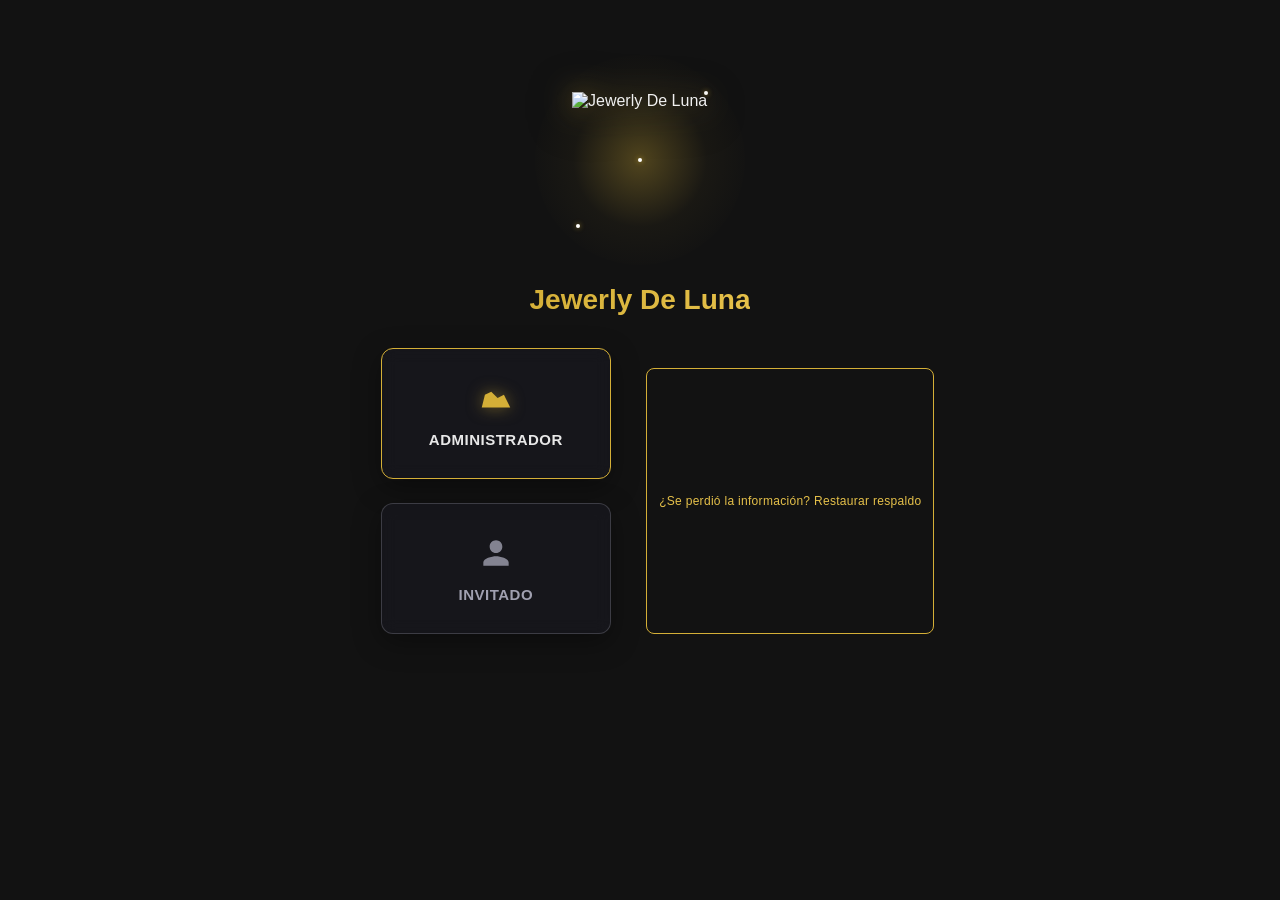
==== index.html @ 83b4154e "Clarify rejected folder selection and request folder before manual backup" ====
<!DOCTYPE html>
<html lang="es">
<head>
    <meta charset="UTF-8">
    <meta name="viewport" content="width=device-width, initial-scale=1.0">
    <title>Jewerly De Luna - Punto de Venta</title>
    <link rel="stylesheet" href="css/styles.css">
</head>
    <body>
    <div id="toast-container" class="toast-container"></div>

    <div id="login-screen" class="login-screen hidden">
        <!-- Header: logotipo circular con halo de destellos dorados -->
        <div class="login-header">
            <img src="assets/logo.png" alt="Jewerly De Luna" class="login-logo">
            <span class="logo-sparkle"></span>
            <span class="logo-sparkle logo-sparkle-2"></span>
            <span class="logo-sparkle logo-sparkle-3"></span>
        </div>

        <h1 class="login-title">Jewerly De Luna</h1>

        <!-- Módulo de Selección de Rol -->
        <div id="role-selection" class="role-selection">
            <div class="role-cards">
                <button type="button" class="role-card role-card-admin" data-role="admin">
                    <svg class="role-icon" viewBox="0 0 24 24" fill="currentColor" aria-hidden="true">
                        <path d="M3 18 L21 18 L17 10 L13 12 L9 8 L5 10 Z"></path>
                    </svg>
                    <span class="role-label">Administrador</span>
                </button>
                <button type="button" class="role-card role-card-guest" data-role="guest">
                    <svg class="role-icon" viewBox="0 0 24 24" fill="currentColor" aria-hidden="true">
                        <path d="M12 12c2.21 0 4-1.79 4-4s-1.79-4-4-4-4 1.79-4 4 1.79 4 4 4zm0 2c-2.67 0-8 1.34-8 4v2h16v-2c0-2.66-5.33-4-8-4z"></path>
                    </svg>
                    <span class="role-label">Invitado</span>
                </button>
            </div>
            <div class="login-restore">
                <button type="button" id="login-restore-btn" class="btn btn-outline btn-sm">¿Se perdió la información? Restaurar respaldo</button>
                <p id="login-local-recovery-hint" class="volume-help-text-small hidden"></p>
            </div>
        </div>

        <!-- Formularios (revelados tras seleccionar un rol) -->
        <div id="login-forms-wrapper" class="login-forms-wrapper hidden">
            <div class="login-card">
                <form id="admin-login-form" class="login-form" data-login-form="admin">
                    <div class="input-group">
                        <input type="text" name="username" placeholder=" " autocomplete="off" required>
                        <label>Usuario</label>
                    </div>
                    <div class="input-group">
                        <input type="password" name="password" placeholder=" " autocomplete="off" required>
                        <label>Contraseña</label>
                    </div>
                    <button type="submit" class="btn btn-primary login-btn">Ingresar</button>
                    <button type="button" id="forgot-password-btn" class="btn btn-link">¿Olvidó su contraseña?</button>
                    <div id="login-error" class="login-error"></div>
                </form>

                <form id="guest-login-form" class="login-form hidden" data-login-form="guest">
                    <div class="input-group">
                        <input type="password" name="guest-key" inputmode="numeric" placeholder=" " autocomplete="off">
                        <label>Clave de Cajero (opcional)</label>
                    </div>
                    <button type="submit" class="btn btn-primary login-btn">Ingresar con Clave</button>
                    <button type="button" id="guest-direct-btn" class="btn btn-outline login-btn">Ingresar como Invitado</button>
                    <div id="guest-login-error" class="login-error"></div>
                </form>

                <button type="button" id="back-to-roles" class="btn btn-link back-to-roles">← Volver a la selección de rol</button>
            </div>
        </div>

        <div id="recovery-modal" class="modal-overlay hidden">
            <div class="modal">
                <h3 class="modal-title">Recuperación de Contraseña</h3>
                <form id="recovery-form" class="recovery-form">
                    <div class="input-group">
                        <input type="email" name="email" placeholder=" " required>
                        <label>Correo Electrónico</label>
                    </div>
                    <div class="recovery-question hidden">
                        <div class="input-group">
                            <input type="text" name="security-answer" placeholder=" " required>
                            <label id="security-question-label">Pregunta de Seguridad</label>
                        </div>
                    </div>
                    <div class="modal-actions">
                        <button type="button" class="btn btn-outline" id="cancel-recovery">Cancelar</button>
                        <button type="submit" class="btn btn-primary" id="submit-recovery">Enviar</button>
                    </div>
                </form>
            </div>
        </div>
    </div>

    <!-- Modal: Acceso a Reportes (Invitado) -->
    <div id="reports-password-modal" class="modal-overlay hidden">
        <div class="modal">
            <h3 class="modal-title">Acceso a Reportes</h3>
            <p>Ingresa la contraseña de Administrador para ver los reportes de ventas del turno.</p>
            <div class="input-group">
                <input type="password" id="reports-admin-password" placeholder=" " required>
                <label for="reports-admin-password">Contraseña de Administrador</label>
            </div>
            <div id="reports-password-error" class="login-error"></div>
            <div class="modal-actions">
                <button type="button" id="cancel-reports-access" class="btn btn-outline">Cancelar</button>
                <button type="button" id="confirm-reports-access" class="btn btn-primary">Acceder</button>
            </div>
        </div>
    </div>

    <div id="cash-open-overlay" class="modal-overlay hidden">
        <div class="modal cash-modal">
            <h3 class="modal-title">Apertura de Caja</h3>
            <div class="cash-open-body">
                <p class="cash-open-message">
                    <span id="cash-open-user">Bienvenido, </span>
                    Ingresa el monto inicial en caja para comenzar tu turno.
                </p>
                <div class="input-group">
                    <input type="number" id="initial-amount" step="0.01" min="0" placeholder=" " required>
                    <label for="initial-amount">Monto Inicial ($)</label>
                </div>
                <div class="modal-actions">
                    <button type="button" id="cancel-cash-open" class="btn btn-outline">Cancelar</button>
                    <button type="button" id="confirm-cash-open" class="btn btn-primary">Ingresar</button>
                </div>
            </div>
        </div>
    </div>

    <!-- Modal: Confirmación de Cierre -->
    <div id="cash-close-confirmation" class="modal-overlay hidden">
        <div class="modal confirmation-modal">
            <h3 class="modal-title">¿Estás seguro?</h3>
            <p class="confirmation-message">
                ¿Estás seguro de que deseas cerrar la sesión de caja?
            </p>
            <div class="modal-actions">
                <button type="button" id="cancel-close-cash" class="btn btn-outline">Cancelar</button>
                <button type="button" id="confirm-close-cash" class="btn btn-primary">Cerrar Caja</button>
            </div>
        </div>
    </div>

    <!-- Modal: Resumen de Cierre de Caja -->
    <div id="cash-summary-overlay" class="modal-overlay hidden">
        <div class="modal summary-modal">
            <h3 class="modal-title">Resumen de Cierre de Caja</h3>
            <div class="summary-content">
                <div class="summary-grid" id="cash-summary-content">
                </div>
            </div>
            <p id="cut-backup-status" class="volume-help-text-small" role="status" aria-live="polite"></p>
<div class="summary-actions">
                <button type="button" id="print-cut-btn" class="btn btn-outline admin-only">Imprimir Cierre de Caja</button>
                <button type="button" id="send-email-btn" class="btn btn-outline">Guardar respaldo y enviar correo</button>
                <button type="button" id="download-local-btn" class="btn btn-outline">Descargar JSON del corte</button>
            </div>
            <div class="summary-footer">
                <div class="auto-save-notice">
                    <span class="auto-save-icon">✓</span>
                    Copia guardada automáticamente en historial local
                </div>
                <button type="button" id="close-summary-btn" class="btn btn-primary">Continuar</button>
            </div>
        </div>
    </div>

    <!-- Vista: Suscripción Vencida / Sistema Bloqueado -->
    <div id="license-overlay" class="license-overlay hidden">
        <div class="license-card">
            <img src="assets/logo.png" alt="Jewerly De Luna" class="license-logo">
            <h1 class="license-title">Suscripción Vencida</h1>
            <p class="license-message" id="license-message">
                Tu licencia de Jewerly De Luna ha expirado.
                Ingresa tu Token de Reactivación mensual para continuar trabajando.
            </p>

            <div id="tamper-warning" class="tamper-warning hidden">
                <p class="tamper-text">
                    ⚠️ Se detectó alteración de reloj.
                    El sistema está bloqueado por seguridad.
                </p>
            </div>

            <form id="token-form" class="token-form">
                <div class="input-group">
                    <input type="text" id="reactivation-token" placeholder=" " required>
                    <label for="reactivation-token">Token de Reactivación</label>
                </div>
                <button type="submit" class="btn btn-primary license-btn">Activar Licencia</button>
                <div id="token-error" class="login-error"></div>
                <div id="token-success" class="success-message"></div>
            </form>

            <div class="license-actions">
                <button id="export-backup-btn" class="btn btn-outline">Exportar Respaldo Local (JSON)</button>
                <button id="import-backup-btn" class="btn btn-outline">Importar Respalado</button>
                <input type="file" id="import-file" accept=".json" style="display: none;">
            </div>

            <div class="license-footer">
                <p class="license-help">
                    Necesitas el token para este mes.
                    Contacta a Jewerly De Luna Soporte.
                </p>
            </div>
        </div>
    </div>

    <div id="pos-app" class="pos-app hidden">
        <header class="pos-header">
        <div class="header-left">
                <img src="assets/moon-logo.svg" alt="Jewerly De Luna" class="header-logo">
                <h1 class="pos-title">Jewerly De Luna</h1>
                <button id="menu-toggle" class="btn btn-icon menu-btn">
                    <span class="hamburger"></span>
                </button>
             </div>
             <div class="header-right">
                <span class="user-badge" id="current-user">Cajero: <span id="user-name"></span></span>
                <button id="cash-drawer-btn" class="btn btn-outline admin-only">Corte de Caja</button>
                <button id="cash-close-btn" class="btn btn-outline guest-only">Cierre de Caja</button>
                <button id="backup-btn" class="btn btn-outline admin-only">Respaldo</button>
                <button id="returns-btn" class="btn btn-outline guest-allowed">Devoluciones</button>
                <button id="cancel-sale-btn" class="btn btn-outline admin-only">Anular Venta</button>
                <button id="guarantee-btn" class="btn btn-outline guest-allowed">Cambio por Garantía</button>
                <button id="withdrawal-btn" class="btn btn-outline guest-allowed">Retiro para Depósito / Retiro de Efectivo</button>
                <button id="logout-btn" class="btn btn-outline">Salir</button>
            </div>
        </header>

        <div class="pos-main">
            <aside id="sidebar" class="sidebar">
                <nav class="nav-menu">
                    <a href="#" class="nav-item active" data-section="sales"> Ventas</a>
                    <a href="#" class="nav-item admin-only" data-section="inventory">Inventario</a>
                    <a href="#" class="nav-item" data-section="vip">Clientes VIP</a>
                    <a href="#" class="nav-item guest-allowed" data-section="reports">Reportes</a>
                    <a href="#" class="nav-item admin-only" data-section="settings">Configuración</a>
                </nav>
            </aside>

            <main class="pos-content">
                <section id="sales-section" class="section active">
                    <div class="sales-toolbar">
                        <div class="search-bar">
                             <input type="text" id="barcode-input" placeholder="Escanea o busca producto..." class="search-input">
                        </div>

                        <!-- Buscador / Picker de Cliente VIP en Caja -->
                        <div class="vip-sales-picker">
                            <div class="vip-picker-row">
                                <input type="text" id="vip-search-input" placeholder="Cliente VIP..." class="search-input vip-search-input" autocomplete="off">
                                <button id="add-vip-quick-btn" class="btn btn-outline btn-sm guest-allowed" title="Registrar nuevo cliente VIP rápidamente">
                                    + Nuevo VIP
                                </button>
                            </div>
                            <div id="vip-search-dropdown" class="vip-dropdown hidden"></div>
                            <div id="vip-selected-badge" class="vip-selected-badge hidden">
                                 <span class="vip-badge-name" id="vip-badge-name"></span>
                                 <span class="vip-badge-phone" id="vip-badge-phone"></span>
                                 <span class="vip-badge-pieces" id="vip-badge-pieces"></span>
                                 <button type="button" id="vip-unlink-sales-btn" class="btn btn-outline btn-sm" title="Desvincular cliente VIP">Desvincular</button>
                                 <button type="button" id="vip-clear-sales-btn" class="btn btn-icon btn-sm" title="Quitar cliente VIP">×</button>
                             </div>
                            <div id="vip-reward-alert" class="reward-alert-highlight hidden">
                                <div class="reward-alert-content">
                                    <span class="reward-alert-icon">🎁</span>
                                    <div class="reward-alert-text">
                                        <strong>¡Cliente elegible para Joya Gratis!</strong>
                                        <span id="reward-alert-customer"></span>
                                    </div>
                                    <div class="reward-alert-actions">
                                        <button type="button" id="reward-redeem-btn" class="btn btn-success btn-sm">Canjear</button>
                                        <button type="button" id="reward-dismiss-btn" class="btn btn-sm btn-outline">Cerrar</button>
                                    </div>
                                </div>
                            </div>
                        </div>

                        <div class="toolbar-actions">
                            <button id="add-product-btn" class="btn btn-outline">Agregar</button>
                            <!-- Botones de pausa y recuperación de ventas -->
                            <button id="pause-sale-btn" class="btn btn-outline">Pausar Venta</button>
                            <button id="held-sales-btn" class="btn btn-outline">Ventas en Espera ( <span id="held-count">0</span> )</button>
                            <button id="reprint-last-btn" class="btn btn-outline">Reimprimir Último Ticket</button>
                            <button id="clear-cart-btn" class="btn btn-outline">Limpiar</button>
                            <button id="checkout-btn" class="btn btn-primary">Finalizar Venta</button>
                        </div>
                    </div>

                    <div class="sales-table-container">
                        <table class="sales-table">
                            <thead>
                                <tr>
                                    <th>Código de Barras</th>
                                    <th>Descripción del Producto</th>
                                    <th>Precio Venta</th>
                                    <th>Cant.</th>
                                    <th>Importe</th>
                                    <th>Existencia</th>
                                    <th>Acciones</th>
                                </tr>
                            </thead>
                            <tbody id="sales-table-body">
                            </tbody>
                        </table>
                    </div>

                    <div class="sales-footer">
                    <div class="totals">
                        <div class="total-row">
                            <span class="total-label">Subtotal:</span>
                            <span class="total-value" id="subtotal-amount">$0.00</span>
                        </div>
                        <div class="total-row total-grand">
                            <span class="total-label">Total:</span>
                            <span class="total-value" id="total-amount">$0.00</span>
                        </div>
                    </div>
                    </div>
                </section>

                <!-- Modal: Ventas en Espera -->
                <div id="held-sales-overlay" class="modal-overlay hidden">
                    <div class="modal" style="max-width: 640px;">
                        <h3 class="modal-title">Ventas en Espera</h3>
                        <div class="held-sales-list" id="held-sales-list">
                            <!-- Ventas pausadas renderizadas por app.renderHeldSales() -->
                        </div>
                        <div class="modal-actions">
                            <button type="button" id="close-held-sales-btn" class="btn btn-outline">Cerrar</button>
                        </div>
                    </div>
                </div>

                <!-- Modal: Procesamiento de Pago -->
                <div id="payment-modal-overlay" class="payment-overlay hidden">
                    <div class="payment-modal payment-modal-wide">
                        <div class="payment-modal-header">
                            <h3 class="payment-title">Seleccionar Método de Pago</h3>
                            <div class="payment-total-bar">
                                <span>Total a Pagar:</span>
                                <span id="payment-total" class="payment-total-display">$0.00</span>
                            </div>
                        </div>

                         <!-- Búsqueda de Cliente VIP -->
                         <div class="vip-payment-search" style="position: relative;">
                             <div class="input-group">
                                 <input type="text" id="vip-phone-input" placeholder=" " autocomplete="off">
                                 <label for="vip-phone-input">Buscar Cliente VIP (teléfono o nombre)</label>
                             </div>
                             <div id="vip-payment-dropdown" class="vip-dropdown hidden"></div>
                             <div id="vip-info" class="vip-info-badge hidden"></div>
                         </div>

                         <!-- Selector de método de pago -->
                         <div class="payment-method-selector">
                            <button type="button" class="payment-method-btn active" data-method="cash">
                                <span class="method-icon">💵</span> Efectivo
                            </button>
                            <button type="button" class="payment-method-btn" data-method="card">
                                <span class="method-icon">💳</span> Tarjeta
                            </button>
                            <button type="button" class="payment-method-btn" data-method="mixed">
                                <span class="method-icon">🔄</span> Pago Mixto
                            </button>
                            <button type="button" class="payment-method-btn" data-method="transfer">
                                <span class="method-icon">🏦</span> Transferencia
                            </button>
                        </div>

                        <!-- Sección: Efectivo + Calculadora de cambio -->
                        <div class="payment-section cash-calculator-section hidden" id="cash-calculator-section">
                            <div class="calculator-display">
                                <div class="calc-row">
                                    <span>Recibido:</span>
                                    <span id="received-amount-display" class="calc-value received">$0.00</span>
                                </div>
                                <div class="calc-row">
                                    <span>Cambio:</span>
                                    <span id="change-amount-display" class="calc-value change">$0.00</span>
                                </div>
                            </div>

                            <!-- Botones de denominaciones (MXN) -->
                            <div class="denomination-grid" id="denomination-grid">
                                <!-- Botones generados dinámicamente por app.bindPaymentEvents -->
                            </div>

                            <div class="calculator-actions">
                                <button class="btn btn-outline btn-exact-cash" id="exact-cash-btn">Efectivo Exacto</button>
                                <button class="btn btn-outline" id="clear-received-btn">Limpiar</button>
                                <button class="btn btn-primary" id="confirm-cash-btn" disabled>Confirmar Pago en Efectivo</button>
                            </div>
                        </div>

                         <!-- Sección: Pago Mixto -->
                         <div class="payment-section mixed-payment-section hidden" id="mixed-payment-section">
                             <div class="input-group">
                                 <input type="number" id="mixed-cash-input" step="0.01" min="0" placeholder=" ">
                                 <label for="mixed-cash-input">Monto en Efectivo ($)</label>
                             </div>
                             <div class="input-group">
                                 <input type="number" id="mixed-card-input" step="0.01" min="0" placeholder=" ">
                                 <label for="mixed-card-input">Monto en Tarjeta ($)</label>
                             </div>

                             <!-- Botones de denominaciones rápidas (MXN) -->
                             <div class="mixed-denominations">
                                 <div class="denomination-label">Billetes</div>
                                 <div class="denomination-grid mixed-denomination-grid" id="mixed-denom-bills">
                                     <!-- Botones generados dinámicamente por app.bindPaymentEvents -->
                                 </div>
                                 <div class="denomination-label">Monedas</div>
                                 <div class="denomination-grid mixed-denomination-grid" id="mixed-denom-coins">
                                     <!-- Botones generados dinámicamente por app.bindPaymentEvents -->
                                 </div>
                             </div>

                             <div class="payment-total-bar">
                                <span>Total Ingresado:</span>
                                <span id="mixed-total-display" class="payment-total-display">$0.00</span>
                            </div>
                            <div class="calculator-actions">
                                <button class="btn btn-primary" id="confirm-mixed-btn" disabled>Confirmar Pago Mixto</button>
                            </div>
                        </div>

                         <!-- Sección: Tarjeta (confirmación simple) -->
                         <div class="payment-section card-payment-section hidden" id="card-payment-section">
                             <div class="payment-info">
                                 <p>¿Confirmar pago con tarjeta por <strong id="card-total-display">$0.00</strong>?</p>
                                 <p class="payment-hint">Asegúrate de que la tarjeta se haya cargado correctamente.</p>
                             </div>
                             <div class="calculator-actions">
                                 <button class="btn btn-primary" id="confirm-card-btn">Confirmar Pago con Tarjeta</button>
                             </div>
                         </div>

                         <!-- Sección: Transferencia bancaria -->
                         <div class="payment-section transfer-payment-section hidden" id="transfer-payment-section">
                             <div class="payment-info">
                                 <p>¿Confirmar pago por transferencia por <strong id="transfer-total-display">$0.00</strong>?</p>
                                 <p class="payment-hint">Pide al cliente que realice la transferencia y proporcióname los datos bancarios.</p>
                             </div>

                              <div class="transfer-bank-details">
                                  <div class="input-group">
                                      <input type="text" id="transfer-bank-input" placeholder=" " autocomplete="off">
                                      <label for="transfer-bank-input">Banco</label>
                                  </div>
                                  <div class="transfer-clabe-row">
                                      <div class="input-group" style="flex: 1; margin-bottom: 0;">
                                          <input type="text" id="transfer-clabe-input" placeholder=" " autocomplete="off">
                                          <label for="transfer-clabe-input">Número de Tarjeta / CLABE</label>
                                      </div>
                                      <button type="button" class="btn btn-outline btn-sm copy-clabe-btn" id="copy-clabe-btn" title="Copiar cuenta al portapapeles">Copiar Cuenta</button>
                                  </div>
                                  <div class="input-group">
                                      <input type="text" id="transfer-holder-input" placeholder=" " autocomplete="off">
                                      <label for="transfer-holder-input">Titular</label>
                                  </div>
                                  <div class="input-group">
                                      <input type="text" id="transfer-reference-input" placeholder=" " autocomplete="off">
                                      <label for="transfer-reference-input">Número de Comprobante / Referencia (Opcional)</label>
                                  </div>
                              </div>

                              <div class="calculator-actions">
                                  <button type="button" class="btn btn-outline" id="save-bank-data-btn">Guardar Datos Bancarios</button>
                                  <button class="btn btn-primary" id="confirm-transfer-btn">Confirmar Pago con Transferencia</button>
                              </div>
                         </div>

                        <div class="payment-actions">
                            <button class="btn btn-outline" id="cancel-payment-btn">Cancelar</button>
                        </div>
                    </div>
                </div>

                <!-- Modal: Pausar Venta -->
                <div id="pause-sale-overlay" class="modal-overlay hidden">
                    <div class="modal" style="max-width: 420px;">
                        <h3 class="modal-title">Pausar Venta</h3>
                        <p class="confirmation-message">
                            ¿Deseas pausar la venta actual y atender a otro cliente?
                        </p>
                        <div class="input-group">
                            <input type="text" id="pause-note-input" placeholder=" " autocomplete="off">
                            <label for="pause-note-input">Nota (opcional)</label>
                        </div>
                        <div class="modal-actions">
                            <button type="button" id="cancel-pause-btn" class="btn btn-outline">Cancelar</button>
                            <button type="button" id="confirm-pause-btn" class="btn btn-primary">Pausar Venta</button>
                        </div>
                    </div>
                </div>

    <!-- Modal: Devoluciones de Piezas -->
                <div id="returns-overlay" class="modal-overlay hidden">
                    <div class="modal" style="max-width: 720px;">
                        <h3 class="modal-title">Devolución de Piezas</h3>
                        <div class="returns-step" id="returns-step-search">
                            <p class="returns-help-text">Busca una venta por folio o fecha para devolver piezas.</p>
                            <div class="input-group">
                                <input type="text" id="return-sale-search" placeholder=" " autocomplete="off">
                                <label for="return-sale-search">Folio de Venta</label>
                            </div>
                            <div class="returns-sale-list" id="returns-sale-list">
                                <p class="empty-text">Ingresa el folio de la venta para buscar</p>
                            </div>
                        </div>
                        <div class="returns-step hidden" id="returns-step-items">
                            <div class="returns-sale-header">
                                <div class="returns-sale-id">Folio: <span id="returns-selected-sale-id"></span></div>
                                <div class="returns-sale-meta" id="returns-selected-sale-meta"></div>
                                <button type="button" id="returns-back-btn" class="btn btn-outline btn-sm">← Cambiar Venta</button>
                            </div>
                            <div class="returns-items" id="returns-items-list">
                            </div>
                            <div class="returns-refund-summary">
                                <div class="returns-refund-row">
                                    <span class="returns-refund-label">Total a Devolver:</span>
                                    <span class="returns-refund-value" id="returns-refund-amount">$0.00</span>
                                </div>
                            </div>
                            <div class="input-group">
                                <label>Método de Reembolso</label>
                                <div class="payment-method-selector" style="margin-top: 4px;">
                                    <button type="button" class="payment-method-btn active" data-refund-method="cash">
                                        <span class="method-icon">💵</span> Efectivo
                                    </button>
                                    <button type="button" class="payment-method-btn" data-refund-method="card">
                                        <span class="method-icon">💳</span> Tarjeta
                                    </button>
                                </div>
                            </div>
                            <div class="input-group">
                                <input type="text" id="return-note-input" placeholder=" " autocomplete="off">
                                <label for="return-note-input">Nota (opcional)</label>
                            </div>
                        </div>
                        <div class="modal-actions">
                            <button type="button" id="cancel-returns-btn" class="btn btn-outline">Cancelar</button>
                            <button type="button" id="confirm-return-btn" class="btn btn-primary" disabled>Confirmar Devolución</button>
                        </div>
                    </div>
                </div>

                <!-- Modal: Anulación de Venta -->
                <div id="cancel-sale-overlay" class="modal-overlay hidden">
                    <div class="modal" style="max-width: 640px;">
                        <h3 class="modal-title">Anular Venta</h3>
                        <div class="cancel-step" id="cancel-step-search">
                            <p class="returns-help-text">Busca una venta por folio para anular.</p>
                            <div class="input-group">
                                <input type="text" id="cancel-sale-search" placeholder=" " autocomplete="off">
                                <label for="cancel-sale-search">Folio de Venta</label>
                            </div>
                            <div class="cancel-sale-list" id="cancel-sale-list">
                                <p class="empty-text">Ingresa el folio de la venta para buscar</p>
                            </div>
                        </div>
                        <div class="cancel-step hidden" id="cancel-step-confirm">
                            <div class="cancel-sale-header">
                                <div class="cancel-sale-id">Folio: <span id="cancel-selected-sale-id"></span></div>
                                <div class="cancel-sale-meta" id="cancel-selected-sale-meta"></div>
                                <button type="button" id="cancel-back-btn" class="btn btn-outline btn-sm">← Cambiar Venta</button>
                            </div>
                            <div class="returns-help-text" style="margin-bottom: 12px;">
                                Estado: <span class="cancel-sale-status">Activa</span>
                            </div>
                            <div class="input-group">
                                <input type="text" id="cancel-reason-input" placeholder=" " autocomplete="off">
                                <label for="cancel-reason-input">Motivo de Anulación</label>
                            </div>
                        </div>
                        <div class="modal-actions">
                            <button type="button" id="cancel-modal-close-btn" class="btn btn-outline">Cancelar</button>
                            <button type="button" id="confirm-cancel-btn" class="btn btn-primary" disabled>Anular Venta</button>
                        </div>
                    </div>
                </div>

                <!-- Modal: Cambio por Garantía / Defecto -->
                <div id="guarantee-overlay" class="modal-overlay hidden">
                    <div class="modal" style="max-width: 720px;">
                        <h3 class="modal-title">Cambio por Garantía / Defecto</h3>
                        <div class="guarantee-step" id="guarantee-step-search">
                            <p class="returns-help-text">Busca una venta por folio para registrar un cambio por garantía.</p>
                            <div class="returns-help-text" style="color: var(--success); margin-bottom: 12px;">
                                Sin movimiento de efectivo ($0.00) - Solo ajuste físico de inventario
                            </div>
                            <div class="input-group">
                                <input type="text" id="guarantee-sale-search" placeholder=" " autocomplete="off">
                                <label for="guarantee-sale-search">Folio de Venta</label>
                            </div>
                            <div class="guarantee-sale-list" id="guarantee-sale-list">
                                <p class="empty-text">Ingresa el folio de la venta para buscar</p>
                            </div>
                        </div>
                        <div class="guarantee-step hidden" id="guarantee-step-items">
                            <div class="guarantee-sale-header">
                                <div class="guarantee-sale-id">Folio: <span id="guarantee-selected-sale-id"></span></div>
                                <div class="guarantee-sale-meta" id="guarantee-selected-sale-meta"></div>
                                <button type="button" id="guarantee-back-btn" class="btn btn-outline btn-sm">← Cambiar Venta</button>
                            </div>

                            <div class="guarantee-defective-section">
                                <h4 class="guarantee-section-title">Piezas Defectuosas (Reingreso)</h4>
                                <p class="returns-help-text">Selecciona las piezas dañadas, rotas o defectuosas de esta venta:</p>
                                <div class="guarantee-defective-items" id="guarantee-defective-items">
                                </div>
                            </div>

                            <div class="guarantee-replacement-section">
                                <h4 class="guarantee-section-title">Piezas de Reemplazo (Salida)</h4>
                                <p class="returns-help-text">Busca y selecciona las piezas de sustitución desde el inventario:</p>
                                <div class="input-group">
                                    <input type="text" id="guarantee-inventory-search" placeholder=" " autocomplete="off">
                                    <label for="guarantee-inventory-search">Buscar Pieza de Reemplazo</label>
                                </div>
                                <div class="guarantee-inventory-results" id="guarantee-inventory-results">
                                    <p class="empty-text">Busca piezas en el inventario</p>
                                </div>
                                <div id="guarantee-replacement-summary">
                                    <p class="empty-text">No has seleccionado piezas de reemplazo</p>
                                </div>
                            </div>
                        </div>
                        <div class="guarantee-step hidden" id="guarantee-step-confirm">
                            <div class="guarantee-confirm-summary">
                                <h4>Confirmar Cambio por Garantía</h4>
                                <div class="guarantee-confirm-sale">
                                    <div class="detail-row"><span class="detail-label">Venta Original:</span><span class="detail-value" id="guarantee-confirm-sale-id"></span></div>
                                </div>
                                <div class="guarantee-confirm-defective">
                                    <h5 class="guarantee-subtitle">Piezas por Garantía (Merma / Pieza Rota)</h5>
                                    <div id="guarantee-confirm-defective-list"></div>
                                </div>
                                <div class="guarantee-confirm-replacement">
                                    <h5 class="guarantee-subtitle">Piezas de Reemplazo (Salida)</h5>
                                    <div id="guarantee-confirm-replacement-list"></div>
                                </div>
                                <div class="guarantee-zero-impact">
                                    <span class="zero-impact-label">Impacto en Caja:</span>
                                    <span class="zero-impact-value">$0.00</span>
                                    <span class="zero-impact-note">(Sin movimiento de efectivo)</span>
                                </div>
                            </div>
                            <div class="input-group">
                                <input type="text" id="guarantee-note-input" placeholder=" " autocomplete="off">
                                <label for="guarantee-note-input">Nota (opcional)</label>
                            </div>
                        </div>
                        <div class="modal-actions">
                            <button type="button" id="guarantee-cancel-btn" class="btn btn-outline">Cancelar</button>
                            <button type="button" id="guarantee-prev-btn" class="btn btn-outline hidden">← Atrás</button>
                            <button type="button" id="guarantee-next-btn" class="btn btn-outline hidden">Continuar</button>
                            <button type="button" id="guarantee-confirm-btn" class="btn btn-primary hidden">Confirmar Cambio</button>
                        </div>
                    </div>
                </div>

                <!-- Modal: Retiro para Depósito -->
                <div id="withdrawal-overlay" class="modal-overlay hidden">
                    <div class="modal" style="max-width: 480px;">
                        <h3 class="modal-title">Retiro para Depósito</h3>
                        <p class="returns-help-text">
                            Retira efectivo de la caja para depositar en el banco u otra fuente.
                            El monto se restará del reporte de caja del día.
                        </p>
                        <div class="input-group">
                            <input type="number" id="withdrawal-amount-input" step="0.01" min="0.01" placeholder=" " autocomplete="off">
                            <label for="withdrawal-amount-input">Monto a Retirar ($)</label>
                        </div>
                        <div class="input-group">
                            <textarea id="withdrawal-note-input" placeholder=" " rows="3" maxlength="500" autocomplete="off"></textarea>
                            <label for="withdrawal-note-input">Nota Explicativa</label>
                        </div>
                        <div class="modal-actions">
                            <button type="button" id="withdrawal-cancel-btn" class="btn btn-outline">Cancelar</button>
                            <button type="button" id="withdrawal-confirm-btn" class="btn btn-primary" disabled>Confirmar Retiro</button>
                        </div>
                    </div>
                </div>

                <section id="inventory-section" class="section">
                    <div class="inventory-toolbar">
                        <input type="text" id="inventory-search" placeholder="Buscar en inventario..." class="search-input">
                        <button id="add-inventory-btn" class="btn btn-primary admin-only">Nuevo Producto</button>
                    </div>
                    <div class="inventory-grid" id="inventory-grid">
                    </div>
                </section>

                <section id="vip-section" class="section">
            <div class="vip-section-header">
                <h2 class="section-title vip-section-title">Clientes VIP</h2>
                <span class="vip-section-count" id="vip-section-count">0 cliente(s)</span>
            </div>
            <div class="vip-toolbar">
                <input type="text" id="vip-search" placeholder="Buscar por nombre o teléfono..." class="search-input">
                <button id="add-vip-btn" class="btn btn-primary guest-allowed">Nuevo Cliente VIP</button>
            </div>
            <div class="data-table-container vip-table-container">
                <table class="data-table vip-table" id="vip-table">
                    <thead>
                        <tr>
                            <th>Nombre</th>
                            <th>Teléfono</th>
                            <th>Piezas Acumuladas</th>
                            <th>Historial de Recompensas</th>
                            <th>Estado Actual</th>
                            <th class="action-header admin-only">Acciones</th>
                        </tr>
                    </thead>
                    <tbody id="vip-table-body">
                    </tbody>
                </table>
            </div>
        </section>

                 <section id="reports-section" class="section">
                     <h2 class="section-title">Reportes</h2>

                     <!-- Selector de vistas temporales -->
                     <div class="reports-tabs">
                         <button type="button" class="reports-tab-btn active" data-report-tab="dia">Día</button>
                         <button type="button" class="reports-tab-btn" data-report-tab="semana">Semana</button>
                         <button type="button" class="reports-tab-btn" data-report-tab="mes">Mes</button>
                         <button type="button" class="reports-tab-btn" data-report-tab="anio">Año</button>
                     </div>

                     <!-- ========== Pestaña DÍA (sin cambios) ========== -->
                     <div class="report-tab-content" data-report-tab="dia">
                         <!-- Reportes por Día -->
                         <div class="day-report-module" id="day-report-module">
                         <div class="day-report-toolbar">
                                 <div class="day-report-date-picker">
                                     <label for="report-date-select">Fecha:</label>
                                     <input type="date" id="report-date-select">
                                     <button id="report-today-btn" class="btn btn-outline btn-sm">Hoy</button>
                                     <button id="refresh-dashboard-btn" class="btn btn-outline btn-sm">Refrescar</button>
                                 </div>
                                 <div class="day-report-actions admin-only">
                                     <button id="print-daily-report-btn" class="btn btn-outline btn-sm">Imprimir Consolidado</button>
                                     <button id="export-daily-report-btn" class="btn btn-outline btn-sm">Exportar Consolidado</button>
                                 </div>
                             </div>

                                 <div class="daily-consolidated-container" id="daily-consolidated-container">
                                 </div>
                             </div>

                              <div class="reports-container" style="margin-top: 24px;">
                                  <div class="report-card admin-only">
                                      <h3>Total Ventas</h3>
                                      <p class="report-value" id="daily-sales">$0.00</p>
                                  </div>
                                  <div class="report-card admin-only">
                                      <h3>Transacciones</h3>
                                      <p class="report-value" id="daily-transactions">0</p>
                                  </div>
                                  <div class="report-card admin-only">
                                      <h3>Piezas Vendidas</h3>
                                      <p class="report-value" id="daily-pieces">0</p>
                                  </div>
                                  <div class="report-card admin-only">
                                      <h3>Ganancia Neta</h3>
                                      <p class="report-value" id="daily-profit">$0.00</p>
                                  </div>
                                  <div class="report-card admin-only">
                                      <h3>Margen Promedio</h3>
                                      <p class="report-value" id="avg-margin">0%</p>
                                  </div>
                                  <div class="report-card admin-only">
                                      <h3>Retiros Efectivo</h3>
                                      <p class="report-value" id="daily-withdrawals-count">0</p>
                                  </div>
                                  <div class="report-card admin-only">
                                      <h3>Devoluciones</h3>
                                      <p class="report-value" id="daily-returns-count">0</p>
                                  </div>
                                  <div class="report-card admin-only">
                                      <h3>Cambios Garantía</h3>
                                      <p class="report-value" id="daily-guarantees-count">0</p>
                                  </div>
                              </div>
                              <div class="admin-only" style="margin-top: 24px;">
                                   <div class="chart-header">
                                       <h3 class="section-title">Gráfica 1: Ventas ($)</h3>
                                       <button type="button" id="refresh-daily-chart" class="btn-icon btn-sm" title="Refrescar">
                                           <span aria-hidden="true">&#x21bb;</span>
                                       </button>
                                   </div>
                                   <div class="chart-container" id="daily-financial-chart-container">
                                       <canvas id="daily-financial-chart" width="600" height="300"></canvas>
                                   </div>
                               </div>
                               <div class="admin-only" style="margin-top: 24px;">
                                   <div class="chart-header">
                                       <h3 class="section-title">Gráfica 2: Piezas Vendidas</h3>
                                   </div>
                                    <div class="chart-container" id="daily-volume-chart-container">
                                        <canvas id="daily-volume-chart" width="600" height="300"></canvas>
                                    </div>
                                </div>
                                <div class="admin-only" style="margin-top: 24px;">
                                    <div class="chart-header">
                                        <h3 class="section-title">Gráfica 3: Ventas por Hora ($)</h3>
                                    </div>
                                    <div class="chart-container" id="daily-sales-chart-container">
                                        <canvas id="daily-sales-chart" width="600" height="300"></canvas>
                                    </div>
                                </div>
                      </div>

                      <!-- ========== Pestaña SEMANA ========== -->
                      <div class="report-tab-content hidden" data-report-tab="semana">
                          <div class="reports-container">
                              <div class="report-card admin-only">
                                  <h3>Total Ventas</h3>
                                  <p class="report-value" id="weekly-sales">$0.00</p>
                              </div>
                              <div class="report-card admin-only">
                                  <h3>Transacciones</h3>
                                  <p class="report-value" id="weekly-transactions">0</p>
                              </div>
                              <div class="report-card admin-only">
                                  <h3>Piezas Vendidas</h3>
                                  <p class="report-value" id="weekly-pieces">0</p>
                              </div>
                              <div class="report-card admin-only">
                                  <h3>Ganancia Neta</h3>
                                  <p class="report-value" id="weekly-profit">$0.00</p>
                              </div>
                              <div class="report-card admin-only">
                                  <h3>Margen Promedio</h3>
                                  <p class="report-value" id="weekly-margin">0%</p>
                              </div>
                          </div>
                          <div class="admin-only" style="margin-top: 24px;">
                              <div class="chart-header">
                                  <h3 class="section-title">Gráfica 1: Ventas ($)</h3>
                                  <button type="button" id="refresh-weekly-chart" class="btn-icon btn-sm" title="Refrescar">
                                      <span aria-hidden="true">&#x21bb;</span>
                                  </button>
                              </div>
                              <div class="chart-container" id="weekly-financial-chart-container">
                                   <canvas id="weekly-financial-chart" width="600" height="300"></canvas>
                               </div>
                          </div>
                          <div class="admin-only" style="margin-top: 24px;">
                              <div class="chart-header">
                                  <h3 class="section-title">Gráfica 2: Piezas Vendidas</h3>
                              </div>
                              <div class="chart-container" id="weekly-volume-chart-container">
                                   <canvas id="weekly-volume-chart" width="600" height="300"></canvas>
                               </div>
                          </div>
                      </div>

                      <!-- ========== Pestaña MES ========== -->
                      <div class="report-tab-content hidden" data-report-tab="mes">
                          <div class="admin-only backup-actions" style="margin-bottom:16px">
                              <label for="report-month-select">Mes y año:</label>
                              <input type="month" id="report-month-select" aria-describedby="report-month-status">
                              <button type="button" id="report-month-load" class="btn btn-outline">Consultar mes</button>
                          </div>
                          <p id="report-month-status" class="volume-help-text-small" role="status" aria-live="polite"></p>
                          <p id="report-month-products" class="volume-help-text-small"></p>
                          <div id="monthly-top-products-container" class="chart-container admin-only" aria-label="Productos más vendidos del mes"><canvas id="monthly-top-products-chart"></canvas></div>
                          <div class="reports-container">
                              <div class="report-card admin-only">
                                  <h3>Total Ventas</h3>
                                  <p class="report-value" id="monthly-sales">$0.00</p>
                              </div>
                              <div class="report-card admin-only">
                                  <h3>Transacciones</h3>
                                  <p class="report-value" id="monthly-transactions">0</p>
                              </div>
                              <div class="report-card admin-only">
                                  <h3>Piezas Vendidas</h3>
                                  <p class="report-value" id="monthly-pieces">0</p>
                              </div>
                              <div class="report-card admin-only">
                                  <h3>Ganancia Neta</h3>
                                  <p class="report-value" id="monthly-profit">$0.00</p>
                              </div>
                              <div class="report-card admin-only">
                                  <h3>Margen Promedio</h3>
                                  <p class="report-value" id="monthly-margin">0%</p>
                              </div>
                              <div class="report-card admin-only highlight-card">
                                  <h3>Mejor Mes</h3>
                                  <p class="report-value" id="monthly-best-month">—</p>
                                  <span class="report-subvalue" id="monthly-best-month-value">$0.00</span>
                              </div>
                          </div>
                          <div class="admin-only" style="margin-top: 24px;">
                              <div class="chart-header">
                                  <h3 class="section-title">Gráfica 1: Ventas ($)</h3>
                                  <button type="button" id="refresh-monthly-chart" class="btn-icon btn-sm" title="Refrescar">
                                      <span aria-hidden="true">&#x21bb;</span>
                                  </button>
                              </div>
                              <div class="chart-container" id="monthly-financial-chart-container">
                                   <canvas id="monthly-financial-chart" width="600" height="300"></canvas>
                               </div>
                          </div>
                          <div class="admin-only" style="margin-top: 24px;">
                              <div class="chart-header">
                                  <h3 class="section-title">Gráfica 2: Piezas Vendidas</h3>
                              </div>
                              <div class="chart-container" id="monthly-volume-chart-container">
                                   <canvas id="monthly-volume-chart" width="600" height="300"></canvas>
                               </div>
                          </div>
                      </div>

                      <!-- ========== Pestaña AÑO ========== -->
                      <div class="report-tab-content hidden" data-report-tab="anio">
                          <div class="admin-only">
                              <div class="chart-header" style="margin-bottom: 16px;">
                                  <label for="year-selector">Año:</label>
                                  <select id="year-selector"></select>
                                  <button type="button" id="refresh-historical-chart" class="btn-icon btn-sm" title="Refrescar">
                                      <span aria-hidden="true">&#x21bb;</span>
                                  </button>
                              </div>
                              <p id="report-year-status" class="volume-help-text-small" role="status" aria-live="polite"></p>
                              <div id="annual-top-products-container" class="chart-container" aria-label="Productos más vendidos del año"><canvas id="annual-top-products-chart"></canvas></div>
                          </div>
                          <div class="reports-container">
                              <div class="report-card admin-only">
                                  <h3>Total Ventas</h3>
                                  <p class="report-value" id="annual-sales">$0.00</p>
                              </div>
                              <div class="report-card admin-only">
                                  <h3>Transacciones</h3>
                                  <p class="report-value" id="annual-transactions">0</p>
                              </div>
                              <div class="report-card admin-only">
                                  <h3>Piezas Vendidas</h3>
                                  <p class="report-value" id="annual-pieces">0</p>
                              </div>
                              <div class="report-card admin-only">
                                  <h3>Ganancia Neta</h3>
                                  <p class="report-value" id="annual-profit">$0.00</p>
                              </div>
                              <div class="report-card admin-only">
                                  <h3>Margen Promedio</h3>
                                  <p class="report-value" id="annual-margin">0%</p>
                              </div>
                              <div class="report-card admin-only highlight-card">
                                  <h3>Mejor Mes</h3>
                                  <p class="report-value" id="annual-best-month">—</p>
                                  <span class="report-subvalue" id="annual-best-month-value">$0.00</span>
                              </div>
                          </div>
                          <div class="admin-only" style="margin-top: 24px;">
                              <div class="chart-header">
                                  <h3 class="section-title">Gráfica 1: Ventas ($)</h3>
                                  <button type="button" id="refresh-annual-chart" class="btn-icon btn-sm" title="Refrescar">
                                      <span aria-hidden="true">&#x21bb;</span>
                                  </button>
                              </div>
                              <div class="chart-container" id="annual-financial-chart-container">
                                   <canvas id="annual-financial-chart" width="600" height="300"></canvas>
                               </div>
                          </div>
                          <div class="admin-only" style="margin-top: 24px;">
                              <div class="chart-header">
                                  <h3 class="section-title">Gráfica 2: Piezas Vendidas</h3>
                              </div>
                               <div class="chart-container" id="annual-volume-chart-container">
                                   <canvas id="annual-volume-chart" width="600" height="300"></canvas>
                               </div>
                          </div>
                      </div>

                      <!-- Desglose por Categoría y Productos Más Vendidos -->
                      <div class="admin-only" id="category-breakdown-section" style="margin-top: 32px;">
                          <h3 class="section-title">Desglose por Categoría y Productos Más Vendidos</h3>

                          <!-- A) Piezas vendidas por categoría -->
                          <div class="report-block" style="margin-bottom: 32px;">
                              <div class="chart-header">
                                  <h3 class="section-title">Piezas Vendidas por Categoría</h3>
                                  <span class="report-subvalue" id="category-pieces-total">0 piezas</span>
                              </div>
                              <div class="reports-container" id="category-breakdown-cards">
                                  <!-- Tarjetas dinámicas por categoría -->
                              </div>
                              <div class="admin-only" style="margin-top: 24px;">
                                  <div class="chart-container" id="category-breakdown-chart-container">
                                      <canvas id="category-breakdown-chart" width="600" height="300"></canvas>
                                  </div>
                              </div>
                          </div>

                          <!-- B) Top 5 productos más vendidos -->
                          <div class="report-block">
                              <div class="chart-header">
                                  <h3 class="section-title">Top 5 Productos Más Vendidos</h3>
                                  <span class="report-subvalue" id="top-products-subtitle">0 ventas</span>
                              </div>
                              <div class="top-products-list" id="top-products-list">
                                  <!-- Lista dinámica: Top 5 -->
                              </div>
                              <div class="admin-only" style="margin-top: 24px;">
                                  <div class="chart-container" id="top-products-chart-container">
                                      <canvas id="top-products-chart" width="600" height="300"></canvas>
                                  </div>
                              </div>
                          </div>
                      </div>
                  </div>
            </section>

            <section id="settings-section" class="section">
                <h2 class="section-title">Configuración</h2>
                <div class="settings-form">
                    <div class="form-divider">
                        <h3 class="form-divider-title">Información de la Tienda</h3>
                    </div>
                    <div class="input-group">
                        <input type="text" id="store-name-input" placeholder=" " required>
                        <label for="store-name-input">Nombre de la Tienda</label>
                    </div>
                    <div class="input-group">
                        <input type="text" id="store-address-input" placeholder=" ">
                        <label for="store-address-input">Dirección</label>
                    </div>
                     <div class="input-group">
                         <input type="text" id="store-phone-input" placeholder=" ">
                         <label for="store-phone-input">Teléfono</label>
                     </div>
                      <div class="input-group">
                          <input type="text" id="store-rfc-input" placeholder=" ">
                          <label for="store-rfc-input">RFC / Identificación</label>
                      </div>
                       <div class="form-divider">
                           <h3 class="form-divider-title">Datos Bancarios para Transferencia</h3>
                       </div>
                       <div class="input-group">
                           <input type="text" id="settings-transfer-bank-input" placeholder=" ">
                           <label for="settings-transfer-bank-input">Banco</label>
                       </div>
                       <div class="input-group">
                           <input type="text" id="settings-transfer-clabe-input" placeholder=" ">
                            <label for="settings-transfer-clabe-input">Número de Tarjeta / CLABE (18 dígitos)</label>
                       </div>
                       <div class="input-group">
                           <input type="text" id="settings-transfer-holder-input" placeholder=" ">
                           <label for="settings-transfer-holder-input">Titular</label>
                       </div>

                      <div class="form-divider">
                          <h3 class="form-divider-title">Logotipo del Ticket</h3>
                      </div>
                      <div class="logo-upload-section">
                         <div class="logo-preview-container" id="logo-preview-container">
                             <img id="logo-preview" class="logo-preview" src="" alt="Logotipo" style="display: none;">
                             <div id="logo-placeholder" class="logo-placeholder">
                                 <span class="logo-placeholder-text">Sin logotipo</span>
                             </div>
                         </div>
                         <div class="logo-upload-controls">
                             <input type="file" id="store-logo-input" accept="image/*" style="display: none;">
                             <button type="button" id="logo-upload-btn" class="btn btn-outline btn-sm">Seleccionar Imagen</button>
                             <button type="button" id="logo-remove-btn" class="btn btn-outline btn-sm">Eliminar Logotipo</button>
                         </div>
                         <p class="logo-help-text">Formatos soportados: PNG, JPG, GIF (máx. 500 KB)</p>
                     </div>

                     <div class="form-divider">
                         <h3 class="form-divider-title">Plantilla de Ticket</h3>
                     </div>
                     <div class="input-group">
                         <input type="text" id="receipt-header-input" placeholder=" ">
                         <label for="receipt-header-input">Encabezado del Ticket</label>
                     </div>
                     <div class="input-group">
                         <input type="text" id="receipt-footer-input" placeholder=" ">
                         <label for="receipt-footer-input">Mensaje de Agradecimiento (Pie de Ticket)</label>
                     </div>

                     <div class="form-divider">
                         <h3 class="form-divider-title">Campos Opcionales del Ticket</h3>
                     </div>
                     <div class="checkbox-group">
                         <input type="checkbox" id="receipt-show-cashier" placeholder=" ">
                         <label for="receipt-show-cashier">Mostrar nombre del cajero</label>
                     </div>
                     <div class="checkbox-group">
                         <input type="checkbox" id="receipt-show-date">
                         <label for="receipt-show-date">Mostrar fecha y hora</label>
                     </div>
                     <div class="checkbox-group">
                         <input type="checkbox" id="receipt-show-payment-method">
                         <label for="receipt-show-payment-method">Mostrar método de pago</label>
                     </div>
                     <div class="checkbox-group">
                         <input type="checkbox" id="receipt-show-payment-details">
                         <label for="receipt-show-payment-details">Mostrar detalles de pago (recibido y cambio)</label>
                     </div>
                     <div class="input-group">
                         <input type="number" id="low-stock-input" min="1" placeholder=" ">
                         <label for="low-stock-input">Umbral de Stock Bajo</label>
                     </div>

                    <div class="form-divider">
                        <h3 class="form-divider-title">Correo para Reportes</h3>
                    </div>
                     <div class="input-group">
                         <input type="email" id="admin-email-input" placeholder=" ">
                         <label for="admin-email-input">Correo del Administrador</label>
                     </div>

                     <div class="form-divider">
                         <h3 class="form-divider-title">Configuración de EmailJS (Respaldo por Correo)</h3>
                     </div>
                      <p class="volume-help-text-small" style="margin-bottom: 16px;">
                          Configura EmailJS para enviar reportes de corte de caja y cierre de día
                          directamente al correo del administrador como respaldo inalterable.
                          El envío se realiza mediante una API en segundo plano (EmailJS) sin abrir pestañas
                          nuevas ni enlaces mailto:. Si no está configurado, el reporte se guarda localmente
                          para envío manual explícito.
                      </p>
                     <div class="input-group">
                         <input type="text" id="emailjs-public-key" placeholder=" " autocomplete="off">
                         <label for="emailjs-public-key">Public Key de EmailJS</label>
                     </div>
                     <div class="input-group">
                         <input type="text" id="emailjs-service-id" placeholder=" " autocomplete="off">
                         <label for="emailjs-service-id">Service ID de EmailJS</label>
                     </div>
                     <div class="input-group">
                         <input type="text" id="emailjs-template-id" placeholder=" " autocomplete="off">
                         <label for="emailjs-template-id">Template ID de EmailJS</label>
                     </div>
                      <div class="checkbox-group">
                          <input type="checkbox" id="emailjs-auto-send" style="margin-right: 8px;" disabled>
                          <label for="emailjs-auto-send" style="position: static; transform: none; background: none; padding: 0; display: inline;">
                              Envío manual de correos (requiere botón - nunca automático)
                          </label>
                      </div>
                     <button type="button" id="test-email-btn" class="btn btn-outline btn-sm">Probar Envío de Correo</button>

                     <div class="form-divider">
                        <h3 class="form-divider-title">Credenciales de Acceso</h3>
                    </div>

                        <div class="creds-display">
                            <div class="cred-row">
                                <span class="cred-label">Usuario Admin:</span>
                                <span class="cred-value" id="display-admin-user">admin</span>
                            </div>
                            <div class="cred-row">
                                <span class="cred-label">Clave de Cajero:</span>
                                <span class="cred-value" id="display-guest-key">1234</span>
                            </div>
                        </div>

                        <div class="form-divider">
                            <h3 class="form-divider-title">Cambiar Contraseña de Administrador</h3>
                        </div>
                        <div class="input-group">
                            <input type="password" id="admin-current-pass" placeholder=" " required>
                            <label for="admin-current-pass">Contraseña Actual</label>
                        </div>
                        <div class="input-group">
                            <input type="password" id="admin-new-pass" placeholder=" " required>
                            <label for="admin-new-pass">Nueva Contraseña</label>
                        </div>
                        <div class="input-group">
                            <input type="password" id="admin-confirm-pass" placeholder=" " required>
                            <label for="admin-confirm-pass">Confirmar Contraseña</label>
                        </div>
                        <button id="change-admin-pass-btn" class="btn btn-outline">Cambiar Contraseña Admin</button>

                        <div class="form-divider">
                            <h3 class="form-divider-title">Cambiar Clave de Cajero</h3>
                        </div>
                        <div class="input-group">
                            <input type="password" id="guest-current-key" placeholder=" " required>
                            <label for="guest-current-key">Clave Actual</label>
                        </div>
                        <div class="input-group">
                            <input type="password" id="guest-new-key" placeholder=" " required>
                            <label for="guest-new-key">Nueva Clave</label>
                        </div>
                        <div class="input-group">
                            <input type="password" id="guest-confirm-key" placeholder=" " required>
                            <label for="guest-confirm-key">Confirmar Clave</label>
                        </div>
                        <button id="change-guest-key-btn" class="btn btn-outline">Cambiar Clave de Cajero</button>

                        <!-- Módulo de Ajuste de Precios por Volumen (Solo Admin) -->
                        <div class="form-divider admin-only">
                            <h3 class="form-divider-title">Precios por Volumen (Mayoreo)</h3>
                        </div>
                        <div id="volume-pricing-manager" class="admin-only">
                            <p class="volume-help-text">
                                Define los rangos de cantidad y precios unitarios para el
                                <strong>Precio Mayoreo</strong>. Se aplica automáticamente al
                                agregar piezas del mismo producto.
                            </p>
                            <!-- Rangos de volumen renderizados dinámicamente -->
                            <div class="volume-tiers" id="volume-tiers">
                                <!-- Tier inputs generados por app.renderVolumePricingTiers() -->
                            </div>
                            <div class="volume-pricing-actions">
                                <button id="add-tier-btn" class="btn btn-outline">Agregar Rango</button>
                                <button id="save-volume-pricing-btn" class="btn btn-outline">Guardar Precios de Volumen</button>
                                <button id="reset-volume-pricing-btn" class="btn btn-outline">Restablecer por Defecto</button>
                            </div>
                        </div>

                        <div class="form-divider admin-only">
                            <h3 class="form-divider-title">Programa de Fidelización - Clientes VIP</h3>
                        </div>
                        <div class="admin-only" id="vip-config-section">
                            <div class="input-group">
                                <input type="number" id="vip-pieces-for-free-input" min="1" placeholder=" " required>
                                <label for="vip-pieces-for-free-input">Piezas requeridas para Joya Gratis (VIP)</label>
                            </div>
                            <p class="volume-help-text-small">
                                Define la meta de piezas acumuladas que un cliente VIP debe alcanzar
                                para canjear una Joya Gratis (ej. 10 piezas). Este valor es exclusivo
                                de administrador.
                            </p>
                        </div>

                        <!-- Promoción Buen Fin -->
                        <div class="form-divider admin-only">
                            <h3 class="form-divider-title">Promoción Buen Fin</h3>
                        </div>
                        <div class="admin-only" id="buen-fin-config-section">
                            <div class="checkbox-group">
                                <input type="checkbox" id="buen-fin-active">
                                <label for="buen-fin-active" style="position: static; transform: none; background: none; padding: 0; display: inline;">
                                    Aplicar promoción de Buen Fin (Lleva 7 piezas y la 8ª es GRATIS)
                                </label>
                            </div>
                            <p class="volume-help-text-small">
                                Cuando está activa, por cada bloque de 8 piezas en el carrito la pieza de
                                menor valor se cobra a $0. La pieza gratis se descuenta del inventario pero
                                NO se cuenta como pieza vendida en los reportes.
                            </p>
                        </div>


                           <div class="form-divider">
                               <h3 class="form-divider-title">Respaldos del negocio</h3>
                           </div>
                           <div class="admin-only" id="local-recovery-section">
                               <p class="volume-help-text-small">Cada venta se guarda en el navegador y actualiza el respaldo en la carpeta elegida. El mes activo se conserva. Puede archivar meses terminados después de verificar sus archivos.</p>
                               <p class="volume-help-text-small">Para activar la carpeta, entre a una carpeta específica (por ejemplo, Escritorio → historial luna → reportes joyería) y pulse “Seleccionar carpeta”. Evite seleccionar Escritorio, Documentos o Descargas completos. La activación termina cuando aparece la confirmación del primer archivo verificado.</p>
                               <div class="backup-actions">
                                   <button type="button" id="auto-backup-choose-btn" class="btn btn-outline">Elegir carpeta de respaldos</button>
                                   <button type="button" id="interval-backup-now-btn" class="btn btn-primary">Guardar respaldo ahora</button>
                                   <button type="button" id="monthly-backup-btn" class="btn btn-outline">Descargar respaldo completo (JSON)</button>
                                   <button type="button" id="monthly-archive-read-btn" class="btn btn-outline">Consultar historial por meses</button>
                                   <button type="button" id="monthly-archive-close-btn" class="btn btn-outline">Verificar y archivar meses terminados</button>
                                   <button type="button" id="auto-backup-import-btn" class="btn btn-outline">Importar respaldo JSON</button>
                                   <input type="file" id="import-backup-setting-file" accept="application/json,.json" style="display: none;">
                               </div>
                               <p id="auto-backup-status" class="volume-help-text-small"></p>
                               <p id="auto-backup-feedback" class="volume-help-text-small" role="status" aria-live="polite"></p>
                               <p id="monthly-backup-status" class="volume-help-text-small"></p>
                               <p id="monthly-archive-status" class="volume-help-text-small" role="status" aria-live="polite"></p>
                               <div id="monthly-archive-summary" class="volume-help-text-small"></div>
                               <div class="backup-actions">
                                   <button type="button" id="auto-backup-reauth-btn" class="btn btn-outline hidden">Reactivar permiso</button>
                               </div>
                               <details id="backup-advanced-options">
                                   <summary class="volume-help-text-small">Opciones avanzadas</summary>
                                   <p class="volume-help-text-small">Estas acciones se conservan para administración y recuperación.</p>
                                   <div class="backup-actions">
                                       <button type="button" id="monthly-archive-create-btn" class="btn btn-outline">Crear sólo copia por meses</button>
                                       <button type="button" id="auto-backup-disable-btn" class="btn btn-outline hidden">Pausar respaldo automático</button>
                                       <button type="button" id="local-recovery-restore-btn" class="btn btn-outline">Recuperar copia de este navegador</button>
                                   </div>
                                   <p id="local-recovery-status" class="volume-help-text-small"></p>
                                   <p class="volume-help-text-small">Guardar respaldo ahora verifica la copia interna, intenta guardar el JSON completo en la carpeta y crear la copia mensual. El corte también intenta ambos archivos. Si falta permiso, presione Reactivar. Las descargas JSON van al destino de descargas de su navegador.</p>
                                   <p class="volume-help-text-small">Las copias mensuales están en “Historial_mensual”. En Reportes puede seleccionar mes y año para consultar los archivos. Archivar verifica primero el respaldo y retira sólo ventas de meses terminados; requiere caja cerrada. Conserva inventario, clientes, mes activo y originales de recuperación. Guarde también una copia en otro dispositivo.</p>
                                   <p class="volume-help-text-small">Importar respaldo JSON lee un archivo de su computadora; Recuperar copia de este navegador utiliza la copia interna disponible. La importación agrega lo que falta y conserva los registros actuales cuando hay diferencias. Antes de importar, termine cobros pendientes y cierre las otras pestañas del punto de venta. Se conserva una copia del archivo importado.</p>
                               </details>
                               <div id="backup-setting-error" class="login-error"></div>
                               <div id="backup-setting-success" class="success-message"></div>
                           </div>

                           <div id="settings-error" class="login-error"></div>
                        <div id="settings-success" class="success-message"></div>

                         <button id="save-settings-btn" class="btn btn-primary">Guardar Configuración General</button>
                     </div>
                </section>
            </main>
        </div>
     </div>

     <!-- Ticket Preview Modal (hidden by default, shown only on explicit print/preview click) -->
     <div id="ticket-modal" class="ticket-modal hidden">
         <div class="ticket-modal-backdrop" id="ticket-modal-backdrop"></div>
         <div class="ticket-modal-content">
             <div class="ticket-modal-header">
                 <h3 class="ticket-modal-title">Vista Previa del Ticket</h3>
                 <button type="button" id="ticket-modal-close" class="ticket-modal-close" title="Cerrar">×</button>
             </div>
             <div class="ticket-preview-wrapper" id="ticket-preview-wrapper">
                 <div class="ticket-receipt" id="ticket-receipt">
                     <!-- Receipt content rendered by Print.showTicketModal() -->
                 </div>
             </div>
             <div class="ticket-modal-actions">
                 <button type="button" id="ticket-print-btn" class="btn btn-outline btn-sm">Imprimir Ticket</button>
                 <button type="button" id="ticket-modal-close-btn" class="btn btn-primary btn-sm">Cerrar</button>
             </div>
         </div>
     </div>

      <!-- Marco de impresión oculto (off-screen): el ticket se renderiza dentro
           de este iframe y se envía a imprimir sin abrir ventanas emergentes. -->
      <iframe id="pos-print-frame" aria-hidden="true"
              style="position:fixed;top:-9999px;left:-9999px;width:300px;height:600px;border:0;"></iframe>

      <!-- EmailJS SDK v4 para envío directo de correos -->
     <script type="text/javascript" src="https://cdn.jsdelivr.net/npm/@emailjs/browser@4/dist/email.min.js"></script>
     <!-- Chart.js para gráficas interactivas -->
     <script src="https://cdn.jsdelivr.net/npm/chart.js@4.4.1/dist/chart.umd.min.js"></script>
      <!-- chartjs-plugin-datalabels: plugin desactivado globalmente en app.js (_initChartDefaults).
           Las etiquetas de texto NO aparecen sobre las barras; los montos ($ y piezas)
           se muestran únicamente en el tooltip al pasar el ratón. -->
     <script src="https://cdn.jsdelivr.net/npm/chartjs-plugin-datalabels@2.0.0/dist/chartjs-plugin-datalabels.min.js"></script>
     <script src="js/storage.js?v=20261104-folder1"></script>
     <script src="js/business.js?v=20261104-folder1"></script>
     <!-- Capturador global de errores (Error Boundary) -->
     <script src="js/errorBoundary.js?v=20261104-folder1"></script>
     <script src="js/auth.js?v=20261104-folder1"></script>
     <!-- Módulo POS: VolumePricing, HeldSales, BarcodeScanner, PaymentProcessor -->
     <script src="js/pos.js?v=20261104-folder1"></script>
     <script src="js/cart.js?v=20261104-folder1"></script>
     <script src="js/checkout.js?v=20261104-folder1"></script>
     <script src="js/inventory.js?v=20261104-folder1"></script>
     <script src="js/vip.js?v=20261104-folder1"></script>
     <script src="js/cut.js?v=20261104-folder1"></script>
     <script src="js/reports.js?v=20261104-folder1"></script>
     <script src="js/print.js?v=20261104-folder1"></script>
     <script src="js/backup.js?v=20261104-folder1"></script>
     <script src="js/monthly-archive.js?v=20261104-folder1"></script>
     <script src="js/returns.js?v=20261104-folder1"></script>
      <script src="js/guarantee.js?v=20261104-folder1"></script>
      <script src="js/telegram-notify.js?v=20261104-folder1"></script>
      <script src="js/app.js?v=20261104-folder1"></script>
</body>
</html>
---- css/styles.css ----
* {
    margin: 0;
    padding: 0;
    box-sizing: border-box;
}

:root {
    --bg-primary: #0a0a12;
    --bg-secondary: #12121a;
    --bg-tertiary: #1a1a24;
    --bg-input: #0f0f17;
    --border-color: #2a2a3a;
    --gold: #d4af37;
    --gold-light: #e6c14a;
    --gold-dark: #b3942c;
    --text-primary: #f0f0f0;
    --text-secondary: #a0a0b0;
    --text-muted: #707080;
    --danger: #e74c3c;
    --success: #27ae60;
    --shadow: 0 4px 24px rgba(0, 0, 0, 0.4);
    --shadow-inset: inset 0 1px 3px rgba(0, 0, 0, 0.5);
    --font-family: 'Segoe UI', 'Roboto', 'Helvetica Neue', Arial, sans-serif;
    --radius-sm: 4px;
    --radius-md: 8px;
    --radius-lg: 12px;
}

body {
    font-family: var(--font-family);
    background: linear-gradient(135deg, var(--bg-primary) 0%, #0d0d15 100%);
    color: var(--text-primary);
    min-height: 100vh;
    overflow-x: hidden;
}

.hidden {
    display: none !important;
}

.product-cost {
    color: var(--text-secondary);
    font-size: 12px;
    padding-top: 4px;
}

.product-profit {
    color: var(--success);
    font-size: 12px;
    font-weight: 600;
}

.btn {
    display: inline-flex;
    align-items: center;
    justify-content: center;
    padding: 10px 20px;
    border-radius: var(--radius-md);
    border: 1px solid transparent;
    font-size: 14px;
    font-weight: 500;
    cursor: pointer;
    transition: all 0.2s ease;
    outline: none;
}

.btn:hover {
    transform: translateY(-1px);
}

.btn:active {
    transform: translateY(0);
}

.btn-primary {
    background: linear-gradient(135deg, var(--gold) 0%, var(--gold-dark) 100%);
    color: #0a0a12;
    font-weight: 600;
    box-shadow: 0 4px 14px rgba(212, 175, 55, 0.3);
}

.btn-primary:hover {
    box-shadow: 0 6px 20px rgba(212, 175, 55, 0.4);
}

.btn-outline {
    background: transparent;
    border-color: var(--gold);
    color: var(--gold-light);
}

.btn-outline:hover {
    background: rgba(212, 175, 55, 0.1);
    color: var(--gold);
}

.btn-icon {
    padding: 8px 12px;
    background: transparent;
    border: 1px solid var(--border-color);
    color: var(--text-secondary);
    border-radius: var(--radius-sm);
}

.btn-icon:hover {
    background: var(--bg-tertiary);
    color: var(--gold);
}

.hamburger,
.hamburger::before,
.hamburger::after {
    content: '';
    display: block;
    width: 24px;
    height: 2px;
    background: var(--text-secondary);
    border-radius: 2px;
    transition: all 0.2s ease;
    position: relative;
}

.hamburger::before,
.hamburger::after {
    position: absolute;
    left: 0;
}

.hamburger::before {
    top: -7px;
}

.hamburger::after {
    bottom: -7px;
}

.input-group {
    position: relative;
    margin-bottom: 20px;
}

.input-group input {
    width: 100%;
    padding: 14px 16px;
    background: var(--bg-input);
    border: 1.5px solid var(--border-color);
    border-radius: var(--radius-md);
    font-size: 15px;
    color: var(--text-primary);
    transition: all 0.2s ease;
}

.input-group input:focus {
    outline: none;
    border-color: var(--gold);
    box-shadow: 0 0 0 3px rgba(212, 175, 55, 0.2);
}

.input-group textarea {
    width: 100%;
    padding: 12px 16px;
    background: var(--bg-input);
    border: 1.5px solid var(--border-color);
    border-radius: var(--radius-md);
    font-size: 15px;
    color: var(--text-primary);
    transition: all 0.2s ease;
    resize: vertical;
}

.input-group textarea:focus {
    outline: none;
    border-color: var(--gold);
    box-shadow: 0 0 0 3px rgba(212, 175, 55, 0.2);
}

.input-group label {
    position: absolute;
    left: 16px;
    top: 50%;
    transform: translateY(-50%);
    color: var(--text-secondary);
    font-size: 15px;
    pointer-events: none;
    transition: all 0.2s ease;
}

.input-group textarea + label {
    top: 12px;
    transform: none;
}

.input-group input:focus + label,
.input-group input:not(:placeholder-shown) + label,
.input-group textarea:focus + label,
.input-group textarea:not(:placeholder-shown) + label {
    top: -8px;
    font-size: 11px;
    font-weight: 600;
    color: var(--gold);
    background: var(--bg-primary);
    padding: 0 6px;
}

/* Select dentro de .input-group: apariencia consistente con los inputs */
.input-group select {
    width: 100%;
    padding: 14px 16px;
    background: var(--bg-input);
    border: 1.5px solid var(--border-color);
    border-radius: var(--radius-md);
    font-size: 15px;
    color: var(--text-primary);
    transition: all 0.2s ease;
    appearance: none;
    background-image: url("data:image/svg+xml,%3Csvg xmlns='http://www.w3.org/2000/svg' width='12' height='12' viewBox='0 0 24 24' fill='none' stroke='%23a0a0b0' stroke-width='2' stroke-linecap='round' stroke-linejoin='round'%3E%3Cpolyline points='6 9 12 15 18 9'%3E%3C/polyline%3E%3C/svg%3E");
    background-repeat: no-repeat;
    background-position: right 14px center;
    background-size: 12px;
}

.input-group select:focus {
    outline: none;
    border-color: var(--gold);
    box-shadow: 0 0 0 3px rgba(212, 175, 55, 0.2);
}

/* Etiqueta flotante para selects (siempre visible como outlined) */
.input-group select + label {
    top: -8px;
    transform: none;
    font-size: 11px;
    font-weight: 600;
    color: var(--gold);
    background: var(--bg-primary);
    padding: 0 6px;
}

.login-screen {
    position: fixed;
    inset: 0;
    display: flex;
    flex-direction: column;
    align-items: center;
    background: #121212;
    z-index: 1000;
    padding: 20px;
}

.login-card {
    background: var(--bg-secondary);
    border: 1px solid var(--border-color);
    border-radius: var(--radius-lg);
    padding: 32px;
    width: 100%;
    max-width: 420px;
    box-shadow: var(--shadow);
}

/* ===== LOGIN: HEADER CON HALO DORADO Y SELECCIÓN DE ROL ===== */

.login-header {
    position: relative;
    display: flex;
    align-items: center;
    justify-content: center;
    width: 248px;
    height: 248px;
    margin: 16px auto 0;
}

.login-header::before {
    content: '';
    position: absolute;
    top: 50%;
    left: 50%;
    width: 210px;
    height: 210px;
    transform: translate(-50%, -50%);
    border-radius: 50%;
    background: radial-gradient(circle, rgba(212, 175, 55, 0.32) 0%, rgba(212, 175, 55, 0.04) 45%, transparent 75%);
    z-index: -1;
    animation: haloPulse 3.2s ease-in-out infinite;
}

.logo-sparkle {
    position: absolute;
    width: 4px;
    height: 4px;
    background: #fff;
    border-radius: 50%;
    box-shadow: 0 0 5px rgba(212, 175, 55, 0.7);
    animation: sparkle 2.2s ease-in-out infinite;
}

.logo-sparkle.logo-sparkle-2 { top: 22%; left: 76%; animation-delay: 0.28s; }
.logo-sparkle.logo-sparkle-3 { top: 76%; left: 24%; animation-delay: 0.56s; }

@keyframes haloPulse {
    0%, 100% { opacity: 0.7; transform: translate(-50%, -50%) scale(1); }
    50% { opacity: 0.9; transform: translate(-50%, -50%) scale(1.07); }
}

@keyframes sparkle {
    0%, 100% { opacity: 0; transform: scale(0.5); }
    50% { opacity: 1; transform: scale(1.2); }
}

@keyframes floatBob {
    0%, 100% { transform: translateY(0); }
    50% { transform: translateY(-6px); }
}

.role-selection {
    display: flex;
    justify-content: center;
    width: 100%;
    margin-bottom: 16px;
}

.role-cards {
    display: flex;
    gap: 24px;
    flex-wrap: wrap;
    justify-content: center;
}

.role-card {
    flex: 1 1 200px;
    max-width: 230px;
    background: rgba(26, 26, 36, 0.55);
    border: 1.5px solid rgba(212, 175, 55, 0.28);
    border-radius: var(--radius-lg);
    padding: 30px 16px;
    display: flex;
    flex-direction: column;
    align-items: center;
    gap: 14px;
    color: var(--text-primary);
    font-size: 15px;
    font-weight: 500;
    cursor: pointer;
    transition: box-shadow 0.25s ease, border-color 0.25s ease, color 0.25s ease, background 0.25s ease;
    backdrop-filter: blur(8px);
    box-shadow: 0 8px 28px rgba(0, 0, 0, 0.35);
    animation: floatBob 3.6s ease-in-out infinite;
}

.role-card:hover {
    box-shadow: 0 0 15px rgba(212, 175, 55, 0.4);
    border-color: var(--gold);
}

.role-card:active {
    animation: none;
    transform: translateY(-1px);
}

.role-card-admin {
    border-color: var(--gold);
    color: #e8e8e8;
}

.role-card-admin .role-icon {
    font-size: 38px;
    color: var(--gold);
    filter: drop-shadow(0 0 8px rgba(212, 175, 55, 0.5));
}

.role-card-guest {
    border-color: rgba(160, 160, 176, 0.28);
    color: var(--text-secondary);
}

.role-card-guest .role-icon {
    font-size: 34px;
    color: var(--text-secondary);
    opacity: 0.8;
}

.role-icon {
    width: 38px;
    height: 38px;
    flex-shrink: 0;
}

.role-label {
    font-size: 15px;
    font-weight: 600;
    letter-spacing: 0.5px;
    text-transform: uppercase;
}

.login-forms-wrapper {
    display: flex;
    justify-content: center;
    width: 100%;
}

.back-to-roles {
    display: block;
    width: 100%;
    margin-top: 8px;
    text-align: center;
}

.btn-link {
    background: transparent;
    border: none;
    color: var(--text-secondary);
    font-size: 13px;
    cursor: pointer;
    padding: 8px 4px;
    text-decoration: underline;
    text-decoration-color: var(--border-color);
}

.btn-link:hover {
    color: var(--gold);
    text-decoration-color: var(--gold);
    transform: none;
    box-shadow: none;
}

.modal-overlay {
    position: fixed;
    inset: 0;
    background: rgba(0, 0, 0, 0.8);
    display: flex;
    align-items: center;
    justify-content: center;
    z-index: 2000;
    padding: 20px;
}

.modal {
    background: var(--bg-secondary);
    border: 1px solid var(--border-color);
    border-radius: var(--radius-lg);
    padding: 32px;
    width: 100%;
    max-width: 420px;
    box-shadow: var(--shadow);
}

.modal-title {
    font-size: 20px;
    color: var(--gold);
    margin-bottom: 20px;
    text-align: center;
}

.modal-actions {
    display: flex;
    justify-content: flex-end;
    gap: 12px;
    margin-top: 8px;
}

.recovery-form .input-group {
    margin-bottom: 16px;
}

.login-logo {
    width: 136px;
    height: 136px;
    object-fit: contain;
    display: block;
    position: relative;
    z-index: 1;
    margin: 0 auto;
    filter: drop-shadow(0 0 14px rgba(212, 175, 55, 0.5)) drop-shadow(0 6px 18px rgba(0, 0, 0, 0.55));
}

.login-title {
    text-align: center;
    font-size: 28px;
    font-weight: 700;
    margin-bottom: 32px;
    background: linear-gradient(135deg, var(--gold) 0%, var(--gold-light) 100%);
    -webkit-background-clip: text;
    -webkit-text-fill-color: transparent;
    background-clip: text;
}

.login-form {
    margin-top: 8px;
}

.login-btn {
    width: 100%;
    margin-top: 8px;
    font-size: 16px;
    padding: 14px;
}

.login-btn + .login-btn {
    margin-top: 8px;
}

.login-btn.btn-outline {
    border-color: var(--gold);
    color: var(--gold-light);
}

.btn-sm {
    padding: 6px 12px;
    font-size: 12px;
}

.login-error {
    color: var(--danger);
    font-size: 13px;
    text-align: center;
    margin-top: 12px;
    min-height: 18px;
}

.pos-app {
    min-height: 100vh;
    display: flex;
    flex-direction: column;
}

.pos-app::before {
    content: '';
    position: fixed;
    top: 50%;
    left: 50%;
    transform: translate(-50%, -50%);
    width: 320px;
    height: 320px;
    background: url('../assets/moon-logo.svg') no-repeat center/contain;
    opacity: 0.05;
    pointer-events: none;
    z-index: 0;
}

.pos-header {
    display: flex;
    align-items: center;
    justify-content: space-between;
    padding: 16px 24px;
    background: var(--bg-secondary);
    border-bottom: 1px solid var(--border-color);
    box-shadow: 0 2px 8px rgba(0, 0, 0, 0.2);
    position: sticky;
    top: 0;
    z-index: 100;
    backdrop-filter: blur(10px);
}

.pos-header .header-left {
    display: flex;
    align-items: center;
    gap: 16px;
}

.pos-header .header-right {
    display: flex;
    align-items: center;
    gap: 12px;
}

.header-logo {
    width: 40px;
    height: 40px;
    object-fit: contain;
    flex-shrink: 0;
}

.pos-title {
    font-size: 22px;
    font-weight: 700;
    background: linear-gradient(135deg, var(--gold) 0%, var(--gold-light) 100%);
    -webkit-background-clip: text;
    -webkit-text-fill-color: transparent;
    background-clip: text;
}

.user-badge {
    font-size: 13px;
    color: var(--text-secondary);
    padding: 4px 14px;
    background: var(--bg-tertiary);
    border-radius: 9999px;
    border: 1px solid var(--gold);
}

.user-badge span {
    color: var(--gold);
    font-weight: 600;
}

.pos-main {
    position: relative;
    z-index: 1;
    display: flex;
    flex: 1;
    overflow: hidden;
}

.sidebar {
    width: 240px;
    background: var(--bg-secondary);
    border-right: 1px solid var(--border-color);
    padding: 0;
    height: 100%;
    overflow-y: auto;
}

.nav-menu {
    display: flex;
    flex-direction: column;
    gap: 4px;
    padding: 16px;
}

.nav-item {
    padding: 12px 16px;
    border-radius: 0;
    color: var(--text-secondary);
    font-size: 14px;
    font-weight: 500;
    text-decoration: none;
    transition: all 0.2s ease;
    border: none;
    background: none;
    cursor: pointer;
    text-align: left;
}

.nav-item:hover {
    background: var(--bg-tertiary);
    color: var(--gold-light);
}

.nav-item.active {
    background: var(--gold);
    color: #0a0a12;
    font-weight: 600;
}

.pos-content {
    flex: 1;
    overflow-y: auto;
    padding: 24px;
}

.section {
    display: none;
}

.section.active {
    display: block;
}

.section-title {
    font-size: 18px;
    font-weight: 600;
    margin-bottom: 20px;
    color: var(--gold);
}

.chart-header {
    display: flex;
    align-items: center;
    justify-content: space-between;
    margin-bottom: 20px;
}

.chart-header .section-title {
    margin-bottom: 0;
    flex: 1;
}

.chart-header .btn-icon {
    flex-shrink: 0;
}

.sales-toolbar {
    display: flex;
    align-items: center;
    gap: 16px;
    margin-bottom: 20px;
    flex-wrap: wrap;
}

.search-bar {
    display: flex;
    gap: 12px;
    flex: 1;
    min-width: 300px;
}

.search-input {
    flex: 1;
    padding: 12px 16px;
    background: #1a1a1a;
    border: 1.5px solid var(--border-color);
    border-radius: var(--radius-md);
    color: var(--text-primary);
    font-size: 14px;
    transition: all 0.2s ease;
}

.search-input:focus {
    outline: none;
    border-color: var(--gold);
    box-shadow: 0 0 0 3px rgba(212, 175, 55, 0.3);
}

.toolbar-actions {
    display: flex;
    gap: 12px;
}

.sales-table-container {
    background: var(--bg-secondary);
    border: 1px solid var(--border-strong);
    border-radius: var(--radius-md);
    overflow: hidden;
    box-shadow: var(--shadow-md);
}

.sales-table {
    width: 100%;
    border-collapse: collapse;
}

.sales-table th {
    background: var(--bg-tertiary);
    color: var(--gold);
    padding: 14px 16px;
    text-align: left;
    font-size: 13px;
    font-weight: 600;
    text-transform: uppercase;
    letter-spacing: 0.5px;
    border-bottom: 1px solid rgba(212, 175, 55, 0.2);
}

.sales-table th:first-child {
    border-top-left-radius: 0;
}

.sales-table th:last-child {
    border-top-right-radius: 0;
}

.sales-table td {
    padding: 12px 16px;
    border-bottom: 1px solid rgba(212, 175, 55, 0.2);
    font-size: 14px;
    color: var(--text-primary);
}

.sales-table tbody tr {
    transition: background-color 0.2s ease;
}

.sales-table tbody tr:hover {
    background: rgba(212, 175, 55, 0.04);
}

.sales-table tbody tr:last-child td {
    border-bottom: none;
}

.sales-table tbody tr td:first-child {
    color: var(--text-muted);
    font-family: 'Courier New', monospace;
}

.sales-footer {
    margin-top: 20px;
    background: var(--bg-secondary);
    border: 1px solid var(--border-color);
    border-radius: var(--radius-md);
    padding: 20px 24px;
    box-shadow: var(--shadow);
}

.totals {
    display: flex;
    flex-direction: column;
    gap: 8px;
    margin-left: auto;
    width: 100%;
    max-width: 320px;
}

.total-row {
    display: flex;
    justify-content: space-between;
    align-items: center;
    padding: 8px 0;
    border-bottom: 1px solid rgba(212, 175, 55, 0.2);
}

.total-row:last-child {
    border-bottom: none;
}

.total-label {
    color: var(--text-secondary);
    font-size: 14px;
}

.total-value {
    font-size: 16px;
    font-weight: 500;
    color: var(--text-primary);
}

.total-grand {
    padding-top: 16px;
    margin-top: 8px;
    border-top: 2px solid var(--border-color);
}

.total-grand .total-label {
    color: var(--gold);
    font-size: 18px;
    font-weight: 700;
}

.total-grand .total-value {
    color: var(--gold);
    font-size: 24px;
    font-weight: 700;
}

.inventory-toolbar {
    display: flex;
    gap: 16px;
    margin-bottom: 20px;
}

.inventory-toolbar .search-input {
    flex: 1;
}

.inventory-grid {
    display: grid;
    grid-template-columns: repeat(auto-fill, minmax(240px, 1fr));
    gap: 16px;
}

.inventory-card {
    background: var(--bg-secondary);
    border: 1px solid var(--border-color);
    border-radius: var(--radius-md);
    padding: 16px;
    box-shadow: var(--shadow);
    transition: all 0.2s ease;
    position: relative;
    /* Stock 0 no bloquea la tarjeta: siempre clicable para editar/reabastecer.
       El stock 0 sólo impide agregar al carrito de ventas. */
    cursor: pointer;
    pointer-events: auto;
}

.inventory-card:hover {
    border-color: var(--gold);
    transform: translateY(-2px);
}

.inventory-card.low-stock {
    border-color: var(--danger);
}

.inventory-card.low-stock:hover {
    border-color: var(--danger);
}

.inventory-card.low-stock .product-stock {
    color: var(--danger);
}

.inventory-card .product-name {
    font-weight: 600;
    color: var(--text-primary);
    margin-bottom: 4px;
}

.inventory-card .product-sku {
    font-size: 12px;
    color: var(--text-muted);
    font-family: 'Courier New', monospace;
}

.inventory-card .product-category-badge {
    display: inline-block;
    margin-top: 6px;
    padding: 2px 10px;
    font-size: 11px;
    font-weight: 600;
    color: var(--gold-light);
    background: rgba(212, 175, 55, 0.12);
    border: 1px solid rgba(212, 175, 55, 0.3);
    border-radius: var(--radius-sm);
}

.inventory-card .product-price {
    color: var(--gold);
    font-weight: 600;
    margin-top: 8px;
}

.inventory-card .product-stock {
    font-size: 12px;
    color: var(--text-secondary);
    margin-top: 4px;
}

.inventory-card .delete-product-btn {
    position: absolute;
    top: 8px;
    right: 8px;
    width: 24px;
    height: 24px;
    padding: 0;
    font-size: 16px;
    color: var(--danger);
    border-color: var(--border-color);
    opacity: 0.6;
}

.inventory-card .delete-product-btn:hover {
    opacity: 1;
    background: rgba(231, 76, 61, 0.1);
    border-color: var(--danger);
}

.reports-container {
    display: grid;
    grid-template-columns: repeat(auto-fill, minmax(200px, 1fr));
    gap: 20px;
}

.report-card {
    background: var(--bg-secondary);
    border: 1px solid var(--border-color);
    border-radius: var(--radius-md);
    padding: 24px;
    text-align: center;
    box-shadow: var(--shadow);
}

.report-card h3 {
    color: var(--text-secondary);
    font-size: 13px;
    text-transform: uppercase;
    letter-spacing: 0.5px;
    margin-bottom: 12px;
}

.report-value {
    font-size: 28px;
    font-weight: 700;
    color: var(--gold);
}

.settings-form {
    display: flex;
    flex-direction: column;
    max-width: 400px;
    gap: 20px;
}

@media (max-width: 768px) {
    .pos-header {
        padding: 12px 16px;
    }

    .pos-main {
        flex-direction: column;
    }

    .sidebar {
        width: 100%;
        height: auto;
        border-right: none;
        border-bottom: 1px solid var(--border-color);
    }

    .toolbar-actions {
        width: 100%;
    }

    .toolbar-actions .btn {
        flex: 1;
    }
}

@keyframes glow {
    0%, 100% {
        text-shadow: 0 0 10px rgba(212, 175, 55, 0.5),
                     0 0 20px rgba(212, 175, 55, 0.3);
    }
    50% {
        text-shadow: 0 0 20px rgba(212, 175, 55, 0.8),
                     0 0 40px rgba(212, 175, 55, 0.5);
    }
}

.sales-table tbody tr td {
    color: var(--text-primary);
}

.sales-table td.barcode-cell {
    color: var(--text-muted);
    font-family: 'Courier New', monospace;
}

.sales-table td.description-cell {
    color: #ffffff;
    font-weight: 500;
}

.sales-table td.price-cell,
.sales-table td.amount-cell {
    color: var(--gold);
    text-align: right;
    font-family: 'Courier New', monospace;
}

.qty-cell {
    text-align: center;
}

.qty-input {
    width: 60px;
    text-align: center;
    padding: 4px 6px;
    background: var(--bg-input);
    border: 1px solid var(--border-color);
    border-radius: var(--radius-sm);
    color: var(--text-primary);
    font-size: 14px;
}

.qty-input:focus {
    outline: none;
    border-color: var(--gold);
}

.price-input {
    width: 80px;
    text-align: right;
    padding: 4px 6px;
    background: var(--bg-input);
    border: 1px solid var(--border-color);
    border-radius: var(--radius-sm);
    color: var(--text-primary);
    font-size: 14px;
    font-family: 'Courier New', monospace;
}

.price-input:focus {
    outline: none;
    border-color: var(--gold);
}

/* Quitar flechas de incremento de los <input type="number"> */
.price-input::-webkit-outer-spin-button,
.price-input::-webkit-inner-spin-button,
.qty-input::-webkit-outer-spin-button,
.qty-input::-webkit-inner-spin-button {
    -webkit-appearance: none;
    margin: 0;
}

.price-input[type="number"],
.qty-input[type="number"] {
    -moz-appearance: textfield;
}

.stock-cell {
    text-align: center;
    color: var(--text-secondary);
}

.action-cell {
    text-align: center;
}

.empty-row {
    text-align: center;
    padding: 40px 20px;
}

.empty-text {
    color: var(--text-muted);
    font-style: italic;
}

.payment-overlay {
    position: fixed;
    inset: 0;
    background: rgba(0, 0, 0, 0.7);
    display: flex;
    align-items: center;
    justify-content: center;
    z-index: 2000;
    padding: 20px;
}

.payment-modal {
    background: var(--bg-secondary);
    border: 1px solid var(--border-color);
    border-radius: var(--radius-lg);
    padding: 32px;
    width: 100%;
    max-width: 480px;
    box-shadow: var(--shadow);
}

.payment-modal-header {
    background: linear-gradient(135deg, var(--bg-primary) 0%, #0a0a12 100%);
    border-bottom: 2px solid var(--gold);
    padding: 20px 24px 12px;
    margin: -32px -32px 20px;
}

.payment-title {
    font-size: 22px;
    font-weight: 700;
    color: var(--gold);
    text-align: center;
    margin-bottom: 16px;
    display: flex;
    align-items: center;
    justify-content: center;
    gap: 8px;
}

.payment-title::before {
    content: "✦";
    color: var(--gold-light);
    font-size: 22px;
    filter: drop-shadow(0 0 4px rgba(212, 175, 55, 0.8));
    letter-spacing: 2px;
}

.payment-options {
    display: flex;
    gap: 16px;
    margin-bottom: 24px;
    flex-wrap: wrap;
}

.payment-options .btn {
    flex: 1;
    min-width: 120px;
    font-size: 16px;
    padding: 14px;
}

.payment-actions {
    display: flex;
    justify-content: flex-end;
    gap: 12px;
}

.add-product-form .input-group {
    margin-bottom: 16px;
}

.add-product-form input {
    width: 100%;
    padding: 14px 16px;
    background: var(--bg-input);
    border: 1.5px solid var(--border-color);
    border-radius: var(--radius-md);
    color: var(--text-primary);
    font-size: 15px;
}

.add-product-form input:focus {
    outline: none;
    border-color: var(--gold);
    box-shadow: 0 0 0 3px rgba(212, 175, 55, 0.2);
}

.add-product-form label {
    position: absolute;
    left: 16px;
    top: 50%;
    transform: translateY(-50%);
    color: var(--text-secondary);
    font-size: 15px;
    pointer-events: none;
    transition: all 0.2s ease;
}

.add-product-form input:focus + label,
.add-product-form input:not(:placeholder-shown) + label {
    top: -8px;
    font-size: 11px;
    font-weight: 600;
    color: var(--gold);
    background: var(--bg-primary);
    padding: 0 6px;
}

.sidebar.collapsed .nav-menu {
    padding: 12px 8px;
}

.sidebar.collapsed .nav-item {
    padding: 12px;
    justify-content: center;
}

.sidebar.collapsed .nav-item span {
    display: none;
}

.sidebar.collapsed {
    width: 60px;
}

.pos-app:not(.sidebar-collapsed) .menu-btn {
    display: none;
}

.form-divider {
    margin: 24px 0 16px;
    border-top: 1px solid var(--border-color);
}

.form-divider-title {
    display: block;
    margin-top: -11px;
    padding: 0 12px;
    background: var(--bg-secondary);
    color: var(--gold);
    font-size: 12px;
    font-weight: 600;
    text-transform: uppercase;
    letter-spacing: 0.5px;
}

.creds-display {
    background: var(--bg-tertiary);
    border: 1px solid var(--border-color);
    border-radius: var(--radius-md);
    padding: 16px;
    margin-bottom: 8px;
}

.cred-row {
    display: flex;
    justify-content: space-between;
    padding: 6px 0;
    border-bottom: 1px solid var(--border-color);
    font-size: 14px;
}

.cred-row:last-child {
    border-bottom: none;
}

.cred-label {
    color: var(--text-secondary);
}

.cred-value {
    color: var(--text-primary);
    font-family: 'Courier New', monospace;
    font-weight: 600;
}

.success-message {
    color: var(--success);
    font-size: 13px;
    text-align: center;
    margin-top: 12px;
    min-height: 18px;
}

.settings-form .btn {
    margin-top: 8px;
}

.settings-form .btn[type="submit"] {
    margin-top: 16px;
}

@media (max-width: 768px) {
    .toolbar-actions .btn {
        flex: 1;
    }
}

/* ===== LICENSE OVERLAY ===== */

.license-overlay {
    position: fixed;
    inset: 0;
    background: linear-gradient(135deg, var(--bg-primary) 0%, #0d0d15 100%);
    display: flex;
    align-items: center;
    justify-content: center;
    z-index: 5000;
    padding: 20px;
    backdrop-filter: blur(10px);
}

.license-card {
    background: var(--bg-secondary);
    border: 1px solid var(--border-color);
    border-left: 3px solid var(--gold);
    border-radius: var(--radius-lg);
    padding: 40px;
    width: 100%;
    max-width: 480px;
    box-shadow: 0 8px 40px rgba(0, 0, 0, 0.5);
    text-align: center;
}

.license-logo {
    width: 80px;
    height: 80px;
    object-fit: contain;
    margin: 0 auto 20px;
}

.license-title {
    font-size: 26px;
    font-weight: 700;
    background: linear-gradient(135deg, var(--gold) 0%, var(--gold-light) 100%);
    -webkit-background-clip: text;
    -webkit-text-fill-color: transparent;
    background-clip: text;
    margin-bottom: 16px;
}

.license-message {
    color: var(--text-secondary);
    font-size: 15px;
    line-height: 1.6;
    margin-bottom: 24px;
}

.tamper-warning {
    background: rgba(231, 76, 61, 0.1);
    border: 1px solid rgba(231, 76, 61, 0.3);
    border-radius: var(--radius-md);
    padding: 16px;
    margin-bottom: 24px;
}

.tamper-text {
    color: var(--danger);
    font-weight: 600;
    font-size: 14px;
}

.token-form .input-group {
    margin-bottom: 20px;
}

.token-form input {
    width: 100%;
    padding: 14px 16px;
    background: var(--bg-input);
    border: 1.5px solid var(--border-color);
    border-radius: var(--radius-md);
    color: var(--text-primary);
    font-size: 16px;
    font-family: 'Courier New', monospace;
    letter-spacing: 1px;
    text-align: center;
}

.token-form input:focus {
    outline: none;
    border-color: var(--gold);
    box-shadow: 0 0 0 3px rgba(212, 175, 55, 0.2);
}

.token-form label {
    top: -8px;
    font-size: 11px;
    font-weight: 600;
    color: var(--gold);
    background: var(--bg-primary);
    padding: 0 6px;
}

.license-btn {
    width: 100%;
    margin-top: 8px;
    font-size: 16px;
    padding: 14px;
}

.license-actions {
    display: flex;
    gap: 12px;
    margin: 24px 0;
    flex-wrap: wrap;
}

.license-actions .btn {
    flex: 1;
}

.license-footer {
    margin-top: 16px;
    padding-top: 16px;
    border-top: 1px solid var(--border-color);
}

.license-help {
    color: var(--text-muted);
    font-size: 12px;
    line-height: 1.5;
}

@media (max-width: 480px) {
    .license-card {
        padding: 28px;
    }

    .license-title {
        font-size: 22px;
    }

    .license-actions {
        flex-direction: column;
    }
}

/* ===== CASH MODALS ===== */

.cash-modal .modal-title {
    color: var(--gold);
    font-size: 22px;
}

.cash-open-body {
    text-align: left;
}

.cash-open-message {
    font-size: 14px;
    color: var(--text-secondary);
    margin-bottom: 20px;
    text-align: center;
}

.cash-open-message strong {
    color: var(--gold);
}

#initial-amount {
    font-size: 20px;
    text-align: center;
    font-family: 'Courier New', monospace;
    letter-spacing: 2px;
}

.confirmation-modal .modal-title {
    color: var(--gold);
    font-size: 22px;
}

.confirmation-message {
    color: var(--text-secondary);
    font-size: 16px;
    margin-bottom: 24px;
    text-align: center;
}

/* ===== CASH SUMMARY MODAL ===== */

.summary-modal .modal-title {
    color: var(--gold);
    font-size: 22px;
    text-align: center;
}

.session-timestamps {
    background: var(--bg-tertiary);
    border: 1px solid var(--border-color);
    border-radius: var(--radius-md);
    padding: 12px 16px;
    margin-bottom: 12px;
}

.session-time-row {
    display: flex;
    justify-content: space-between;
    padding: 4px 0;
}

.session-time-row .summary-label {
    color: var(--text-secondary);
}

.session-time-row .summary-value {
    color: var(--text-primary);
    font-family: 'Courier New', monospace;
    font-size: 13px;
}

.summary-content {
    margin: 20px 0;
}

.summary-grid {
    display: grid;
    gap: 8px;
    max-width: 400px;
    margin: 0 auto;
}

.summary-row {
    display: flex;
    justify-content: space-between;
    padding: 8px 12px;
    border-bottom: 1px solid var(--border-color);
}

.summary-row.total {
    border-top: 2px solid var(--border-color);
    font-weight: 600;
}

.summary-label {
    color: var(--text-secondary);
}

.summary-value {
    color: var(--text-primary);
    font-family: 'Courier New', monospace;
}

.summary-value.gold {
    color: var(--gold);
}

/* ============================================================
   CLASES DE UTILIDAD PARA VALORES
   ============================================================ */

.gold {
    color: var(--gold) !important;
    font-weight: 600;
}

.summary-actions {
    display: flex;
    gap: 12px;
    margin: 20px 0;
}

.summary-actions .btn {
    flex: 1;
}

.auto-save-notice {
    display: flex;
    align-items: center;
    justify-content: center;
    gap: 8px;
    color: var(--success);
    font-size: 13px;
    margin-bottom: 16px;
}

.auto-save-icon {
    font-size: 16px;
}

.summary-footer .btn {
    width: 100%;
    margin-top: 8px;
}

/* ============================================================
   VENTAS EN ESPERA - PANEL Y TARJETAS
   ============================================================ */

/* Entrada de efectivo contado para invitados/casheros */
.guest-cash-count {
    margin-top: 16px;
    padding-top: 12px;
    border-top: 1px solid var(--border-color);
}

/* ============================================================
   BOTONES DE PAUSA / VENTAS EN ESPERA
   ============================================================ */

.pause-sale-btn,
.held-sales-btn {
    border-color: var(--gold);
    color: var(--gold-light);
}

.pause-sale-btn:hover,
.held-sales-btn:hover {
    background: rgba(212, 175, 55, 0.1);
    color: var(--gold);
}

/* ============================================================
   VENTAS EN ESPERA - PANEL Y TARJETAS
   ============================================================ */

.held-sales-list {
    max-height: 400px;
    overflow-y: auto;
}

.held-sale-card {
    display: flex;
    justify-content: space-between;
    align-items: center;
    background: var(--bg-tertiary);
    border: 1px solid var(--border-color);
    border-radius: var(--radius-md);
    padding: 12px 16px;
    margin-bottom: 8px;
    transition: all 0.2s ease;
}

.held-sale-card:hover {
    border-color: var(--gold);
    background: var(--bg-secondary);
}

.held-sale-info {
    flex: 1;
}

.held-sale-id {
    font-family: 'Courier New', monospace;
    font-size: 12px;
    color: var(--text-muted);
    margin-bottom: 4px;
}

.held-sale-details {
    display: flex;
    justify-content: space-between;
    font-size: 13px;
    color: var(--text-secondary);
    margin-bottom: 2px;
}

.held-sale-time {
    color: var(--gold);
    font-weight: 600;
}

.held-sale-note {
    font-size: 11px;
    color: var(--text-secondary);
    font-style: italic;
    margin-top: 2px;
}

.held-sale-actions {
    display: flex;
    gap: 8px;
}

.btn-sm {
    padding: 6px 10px;
    font-size: 12px;
}

/* ============================================================
   MODAL DE PAGO MEJORADO
   ============================================================ */

.payment-modal-wide {
    max-width: 520px;
    width: 95%;
}

.payment-total-bar {
    display: flex;
    justify-content: space-between;
    align-items: center;
    padding: 12px 16px;
    background: var(--bg-tertiary);
    border-radius: var(--radius-md);
    margin-bottom: 16px;
    border: 1px solid var(--border-color);
}

.payment-total-display {
    color: #FFD700;
    font-size: 28px;
    font-weight: 800;
    letter-spacing: 0.5px;
    text-shadow: 0 0 8px rgba(255, 215, 0, 0.4);
}

.payment-method-selector {
    display: flex;
    gap: 8px;
    margin-bottom: 20px;
    flex-wrap: wrap;
}

.payment-method-btn {
    flex: 1;
    min-width: 120px;
    padding: 14px 10px;
    background: var(--bg-tertiary);
    border: 1.5px solid var(--border-color);
    border-radius: var(--radius-md);
    color: var(--text-secondary);
    font-size: 14px;
    font-weight: 500;
    cursor: pointer;
    text-align: center;
    transition: all 0.2s ease;
}

.payment-method-btn:hover {
    background: var(--bg-input);
    color: var(--gold-light);
}

.payment-method-btn.active {
    background: rgba(212, 175, 55, 0.1);
    border-color: var(--gold);
    color: var(--gold);
    font-weight: 600;
}

.payment-method-btn .method-icon {
    font-size: 18px;
    display: block;
    margin-bottom: 4px;
}

.payment-section {
    margin: 20px 0;
    padding: 16px;
    background: var(--bg-tertiary);
    border: 1px solid var(--border-color);
    border-radius: var(--radius-md);
}

/* Calculadora de cambio */
.calculator-display {
    display: flex;
    flex-direction: column;
    gap: 8px;
    margin-bottom: 16px;
}

.calc-row {
    display: flex;
    justify-content: space-between;
    align-items: center;
    padding: 8px 12px;
    background: var(--bg-input);
    border-radius: var(--radius-sm);
}

.calc-value {
    font-family: 'Courier New', monospace;
    font-size: 16px;
    font-weight: 600;
}

.received {
    color: var(--text-primary);
}

.change-positive {
    color: var(--success);
}

.change-negative {
    color: var(--danger);
}

/* Botones de denominaciones MXN */
.denomination-grid {
    display: grid;
    grid-template-columns: repeat(auto-fill, minmax(90px, 1fr));
    gap: 10px;
    margin-bottom: 16px;
}

.denomination-btn {
    background: var(--bg-input);
    border: 1px solid var(--border-color);
    border-radius: var(--radius-sm);
    padding: 12px 8px;
    color: var(--text-primary);
    font-size: 16px;
    font-weight: 600;
    font-family: 'Courier New', monospace;
    cursor: pointer;
    transition: all 0.2s ease;
    text-align: center;
}

.denomination-btn:hover {
    background: rgba(212, 175, 55, 0.1);
    border-color: var(--gold);
    color: var(--gold);
    transform: translateY(-1px);
}

/* Grupo de denominaciones para Pago Mixto */
.mixed-denominations {
    margin-top: 8px;
    margin-bottom: 16px;
}

.denomination-label {
    font-size: 11px;
    text-transform: uppercase;
    color: var(--text-secondary);
    letter-spacing: 0.04em;
    margin: 8px 0 6px;
    font-weight: 600;
}

.mixed-denomination-grid {
    grid-template-columns: repeat(auto-fill, minmax(70px, 1fr));
}

.calculator-actions {
    display: flex;
    gap: 12px;
}

.calculator-actions .btn {
    flex: 1;
}

.btn-exact-cash {
    border: 2px solid var(--gold);
    color: var(--gold);
    font-weight: 600;
    background: rgba(212, 175, 55, 0.05);
    box-shadow: 0 0 10px rgba(212, 175, 55, 0.25);
}

.btn-exact-cash:hover {
    background: rgba(212, 175, 55, 0.2);
    border-color: var(--gold-light);
    color: var(--gold-light);
    box-shadow: 0 0 16px rgba(212, 175, 55, 0.5);
}

.payment-section .btn-primary {
    background: #D4AF37;
    color: #000;
    font-weight: 700;
    box-shadow: 0 4px 14px rgba(212, 175, 55, 0.3);
}

.payment-section .btn-primary:hover {
    box-shadow: 0 6px 20px rgba(212, 175, 55, 0.4);
}

.payment-section .btn-primary:disabled {
    background: var(--bg-tertiary);
    color: var(--text-muted);
    box-shadow: none;
    cursor: not-allowed;
}

/* Pago mixto */
.mixed-payment-section .input-group {
    margin-bottom: 16px;
}

.payment-info {
    text-align: center;
    padding: 8px;
}

.payment-hint {
    color: var(--text-secondary);
    font-size: 13px;
    margin-top: 8px;
}

/* Sección de pago por Transferencia bancaria */
.transfer-bank-details {
    margin: 16px 0;
}

.transfer-clabe-row {
    display: flex;
    align-items: flex-end;
    gap: 8px;
    margin-bottom: 20px;
}

.transfer-clabe-row .input-group {
    margin-bottom: 0;
}

.copy-clabe-btn {
    height: 40px;
    align-self: flex-end;
    margin-bottom: 4px;
}

/* ============================================================
   PRECIOS DE VOLUMEN - CONFIGURACIÓN ADMIN
   ============================================================ */

.volume-help-text {
    color: var(--text-secondary);
    font-size: 13px;
    margin-bottom: 16px;
    line-height: 1.5;
}

.volume-help-text strong {
    color: var(--gold);
}

.volume-tiers {
    display: flex;
    flex-direction: column;
    gap: 12px;
    margin-bottom: 16px;
}

.volume-tier-row {
    display: flex;
    align-items: center;
    gap: 12px;
    padding: 12px;
    background: var(--bg-tertiary);
    border: 1px solid var(--border-color);
    border-radius: var(--radius-md);
}

.tier-inputs {
    display: flex;
    align-items: center;
    gap: 8px;
    flex: 1;
}

.tier-inputs input {
    width: 80px;
    text-align: center;
}

.tier-separator {
    color: var(--text-muted);
    font-size: 14px;
    margin: 0 4px;
}

.volume-pricing-actions {
    display: flex;
    gap: 12px;
    flex-wrap: wrap;
    margin-top: 8px;
}

.volume-pricing-actions .btn {
    flex: 1;
    min-width: 140px;
}

/* ============================================================
   MODAL DE PAUSA DE VENTA
   ============================================================ */

#pause-sale-overlay .modal {
    max-width: 420px;
}

#pause-sale-overlay .modal-title {
    color: var(--gold);
    font-size: 22px;
    text-align: center;
}

#pause-sale-overlay .confirmation-message {
    color: var(--text-secondary);
    font-size: 16px;
    margin-bottom: 20px;
    text-align: center;
}

#pause-sale-overlay .modal-actions {
    display: flex;
    justify-content: flex-end;
    gap: 12px;
    margin-top: 16px;
}

/* ============================================================
   RESPONSIVE
   ============================================================ */

@media (max-width: 768px) {
    .payment-method-selector {
        flex-direction: column;
    }

    .payment-method-btn {
        min-width: 100%;
    }

    .volume-tier-row {
        flex-direction: column;
        align-items: stretch;
    }

    .tier-inputs input {
        width: 100%;
    }

    .volume-pricing-actions {
        flex-direction: column;
    }
}

/* Checkbox y ayuda de precios de volumen en formulario de producto */
.checkbox-group {
    display: flex;
    align-items: center;
    margin-bottom: 8px;
}

.checkbox-group input[type="checkbox"] {
    width: auto;
    margin: 0;
    margin-right: 8px;
}

.checkbox-group label {
    position: static;
    transform: none;
    background: none;
    padding: 0;
    display: inline;
    color: var(--text-primary);
    font-size: 14px;
}

.volume-help-text-small {
    color: var(--text-secondary);
    font-size: 11px;
    line-height: 1.4;
    margin-top: 4px;
}

/* ============================================================
   LOGOTIPO DE TICKET - PREVIEW EN CONFIGURACIÓN
   ============================================================ */

.logo-upload-section {
    margin-bottom: 16px;
    text-align: center;
}

.logo-preview-container {
    width: 120px;
    height: 120px;
    margin: 0 auto 16px;
    border: 2px dashed var(--border-color);
    border-radius: var(--radius-md);
    display: flex;
    align-items: center;
    justify-content: center;
    overflow: hidden;
    background: var(--bg-input);
    transition: all 0.2s ease;
}

.logo-preview-container.active {
    border-color: var(--gold);
    background: var(--bg-tertiary);
}

.logo-preview {
    max-width: 100%;
    max-height: 100%;
    object-fit: contain;
    display: block;
}

.logo-placeholder {
    width: 100%;
    height: 100%;
    display: flex;
    align-items: center;
    justify-content: center;
}

.logo-placeholder-text {
    color: var(--text-muted);
    font-size: 12px;
    text-align: center;
}

.logo-upload-controls {
    display: flex;
    gap: 8px;
    justify-content: center;
    margin-bottom: 8px;
}

.logo-help-text {
    color: var(--text-muted);
    font-size: 11px;
    line-height: 1.4;
}

/* ============================================================
   MÓDULO DE REPORTES POR DÍA
   ============================================================ */

.day-report-module {
    margin-bottom: 24px;
}

.day-report-toolbar {
    display: flex;
    align-items: center;
    gap: 16px;
    margin-bottom: 20px;
    flex-wrap: wrap;
}

.day-report-date-picker {
    display: flex;
    align-items: center;
    gap: 8px;
    background: var(--bg-secondary);
    border: 1px solid var(--border-color);
    border-radius: var(--radius-md);
    padding: 12px 16px;
}

.day-report-date-picker label {
    color: var(--text-secondary);
    font-size: 13px;
    margin: 0;
    position: static;
    top: auto;
    transform: none;
    background: none;
    padding: 0;
}

.day-report-date-picker input[type="date"] {
    background: var(--bg-input);
    border: 1.5px solid var(--border-color);
    border-radius: var(--radius-sm);
    color: var(--text-primary);
    font-size: 13px;
    padding: 4px 8px;
    outline: none;
}

.day-report-date-picker input[type="date"]:focus {
    border-color: var(--gold);
    box-shadow: 0 0 0 2px rgba(212, 175, 55, 0.2);
}

.day-report-actions {
    display: flex;
    gap: 8px;
    margin-left: auto;
}

.daily-consolidated-container {
    background: var(--bg-secondary);
    border: 1px solid var(--border-strong);
    border-radius: var(--radius-md);
    padding: 24px;
    box-shadow: var(--shadow-md);
}

.daily-consolidated h2,
.daily-consolidated h3,
.daily-consolidated h4 {
    color: var(--gold);
    margin-bottom: 16px;
}

.consolidated-header {
    display: flex;
    justify-content: space-between;
    align-items: center;
    margin-bottom: 20px;
}

.consolidated-header h3 {
    margin-bottom: 0;
    color: var(--gold-light);
}

.session-count-badge {
    background: var(--bg-tertiary);
    border: 1px solid var(--border-strong);
    border-radius: var(--radius-sm);
    color: var(--gold-light);
    font-size: 12px;
    padding: 4px 12px;
}

.consolidated-grid {
    display: grid;
    grid-template-columns: repeat(auto-fill, minmax(140px, 1fr));
    gap: 16px;
    margin-bottom: 24px;
}

.consolidated-card {
    background: var(--bg-tertiary);
    border: 1px solid var(--border-color);
    border-radius: var(--radius-md);
    padding: 16px;
    text-align: center;
}

.consolidated-card:hover {
    border-color: var(--gold);
}

.consolidated-label {
    display: block;
    color: var(--text-secondary);
    font-size: 12px;
    text-transform: uppercase;
    letter-spacing: 0.5px;
    margin-bottom: 8px;
}

.consolidated-value {
    display: block;
    color: var(--gold);
    font-size: 22px;
    font-weight: 700;
    font-family: 'Courier New', monospace;
}

.sessions-container {
    margin-top: 24px;
}

.sessions-container h4 {
    color: var(--text-secondary);
    font-size: 14px;
    margin-bottom: 12px;
    text-transform: uppercase;
    letter-spacing: 0.5px;
}

.session-cut-card {
    background: var(--bg-tertiary);
    border: 1px solid var(--border-strong);
    border-radius: var(--radius-md);
    margin-bottom: 12px;
    overflow: hidden;
    transition: all 0.25s cubic-bezier(0.4, 0, 0.2, 1);
    box-shadow: var(--shadow-sm);
}

.session-cut-card:hover {
    border-color: var(--gold);
    box-shadow: var(--shadow-gold-bright);
}

.session-cut-card.open {
    border-left: 3px solid var(--success);
}

.session-cut-header {
    display: flex;
    align-items: center;
    justify-content: space-between;
    padding: 12px 16px;
    cursor: pointer;
    transition: all 0.2s ease;
}

.session-cut-header:hover {
    background: var(--bg-secondary);
}

.session-cut-info {
    display: flex;
    flex-direction: column;
    gap: 2px;
    flex: 1;
}

.session-cut-id {
    font-family: 'Courier New', monospace;
    font-size: 12px;
    color: var(--text-muted);
}

.session-cut-time {
    font-size: 13px;
    color: var(--text-secondary);
}

.session-cut-cashier {
    font-size: 12px;
    color: var(--text-muted);
}

.session-cut-summary {
    display: flex;
    align-items: center;
    gap: 12px;
}

.session-cut-total {
    font-family: 'Courier New', monospace;
    font-size: 18px;
    font-weight: 700;
    color: var(--gold);
}

.session-cut-badge {
    padding: 2px 10px;
    border-radius: var(--radius-sm);
    font-size: 11px;
    font-weight: 600;
    text-transform: uppercase;
}

.badge-open {
    background: rgba(39, 174, 96, 0.2);
    color: var(--success);
    border: 1px solid var(--success);
}

.badge-closed {
    background: rgba(160, 160, 176, 0.15);
    color: var(--text-secondary);
    border: 1px solid var(--border-strong);
}

.session-expand-icon {
    color: var(--text-muted);
    font-size: 14px;
    transition: transform 0.2s ease;
    margin-left: 8px;
}

.session-cut-header:hover .session-expand-icon {
    color: var(--gold);
}

.session-cut-detail {
    padding: 16px;
    border-top: 1px solid var(--border-strong);
    background: var(--bg-secondary);
}

.session-detail-summary {
    display: grid;
    grid-template-columns: repeat(auto-fill, minmax(140px, 1fr));
    gap: 12px;
    margin-bottom: 16px;
}

.detail-row {
    display: flex;
    justify-content: space-between;
    padding: 8px 12px;
    background: var(--bg-input);
    border-radius: var(--radius-sm);
    border: 1px solid var(--border-color);
}

.detail-label {
    color: var(--text-secondary);
    font-size: 12px;
}

.detail-value {
    color: var(--text-primary);
    font-size: 13px;
    font-weight: 600;
    font-family: 'Courier New', monospace;
}

.detail-value.gold {
    color: var(--gold);
}

.session-detail-sales h5 {
    color: var(--gold-light);
    font-size: 13px;
    text-transform: uppercase;
    letter-spacing: 0.5px;
    margin-bottom: 12px;
}

.session-detail-table {
    width: 100%;
    border-collapse: collapse;
    font-size: 13px;
}

.session-detail-table th {
    background: var(--bg-input);
    color: var(--gold);
    padding: 8px 12px;
    text-align: left;
    font-size: 11px;
    text-transform: uppercase;
    letter-spacing: 0.5px;
    border-bottom: 1px solid var(--border-color);
}

.session-detail-table td {
    padding: 8px 12px;
    border-bottom: 1px solid var(--border-color);
}

.session-detail-table tbody tr:hover {
    background: var(--bg-secondary);
}

.btn-sm {
    padding: 6px 12px;
    font-size: 12px;
}

/* ============================================================
   CLIENTES VIP - Tabla de clientes fidelización
   ============================================================ */

.vip-toolbar {
    display: flex;
    gap: 12px;
    margin-bottom: 20px;
    flex-wrap: wrap;
}

.data-table-container {
    background: var(--bg-secondary);
    border: 1px solid var(--border-strong);
    border-radius: var(--radius-md);
    overflow: hidden;
    box-shadow: var(--shadow-md);
}

.data-table {
    width: 100%;
    border-collapse: collapse;
}

.data-table th {
    background: var(--bg-tertiary);
    color: var(--gold);
    padding: 14px 16px;
    text-align: left;
    font-size: 13px;
    font-weight: 600;
    text-transform: uppercase;
    letter-spacing: 0.5px;
    border-bottom: 1px solid rgba(212, 175, 55, 0.2);
}

.data-table td {
    padding: 12px 16px;
    border-bottom: 1px solid rgba(212, 175, 55, 0.08);
    font-size: 14px;
    color: var(--text-primary);
}

.data-table tbody tr {
    transition: background-color 0.2s ease;
}

.data-table tbody tr:hover {
    background: rgba(212, 175, 55, 0.05);
}

.data-table tbody tr:last-child td {
    border-bottom: none;
}

.data-table td:first-child {
    color: var(--text-primary);
    font-weight: 500;
}

.action-header {
    width: 120px;
}

/* Status Badge para VIP */
.status-badge {
    display: inline-flex;
    align-items: center;
    gap: 4px;
    padding: 3px 10px;
    border-radius: 12px;
    font-size: 12px;
    font-weight: 600;
}

.status-eligible {
    color: var(--gold-bright);
    background: rgba(212, 175, 55, 0.15);
    border: 1px solid rgba(212, 175, 55, 0.3);
}

.status-accumulating {
    color: var(--text-secondary);
    background: rgba(108, 117, 125, 0.15);
    border: 1px solid var(--border-color);
}

.vip-history-badge {
    color: var(--gold-light);
    cursor: pointer;
    font-weight: 500;
}

.vip-history-badge:hover {
    text-decoration: underline;
}

/* ============================================================
   CLIENTES VIP - Tabla: columnas Nombre / Teléfono separadas
   ============================================================ */

.vip-name-cell {
    min-width: 150px;
    color: var(--text-primary);
    font-weight: 600;
}

.vip-name {
    color: var(--text-primary);
    font-weight: 600;
}

.vip-phone-cell {
    min-width: 130px;
    color: var(--text-secondary);
}

.vip-phone-muted {
    color: var(--text-secondary);
    font-size: 13px;
}

/* Métrica de piezas acumuladas con contraste claro */
.vip-pieces-cell {
    min-width: 170px;
}

.vip-pieces-value {
    display: inline-block;
    font-weight: 700;
    color: var(--gold);
    font-size: 15px;
}

.vip-progress-container {
    height: 10px;
    background: var(--bg-primary);
    border: 1px solid var(--border-strong);
    border-radius: 5px;
    overflow: hidden;
    margin-top: 6px;
    box-shadow: inset 0 1px 2px rgba(0, 0, 0, 0.4);
}

.vip-progress-bar {
    height: 100%;
    width: 0;
    background: linear-gradient(90deg, var(--gold-bright) 0%, var(--gold) 50%, var(--gold-dark) 100%);
    border-radius: 5px;
    transition: width 0.4s cubic-bezier(0.4, 0, 0.2, 1);
    box-shadow: 0 0 8px rgba(255, 215, 0, 0.5), 0 0 12px rgba(212, 175, 55, 0.4);
}

.vip-progress-bar.vip-progress-eligible {
    background: linear-gradient(90deg, var(--gold-shiny) 0%, var(--gold-bright) 50%, var(--gold) 100%);
    box-shadow: 0 0 12px rgba(255, 215, 0, 0.7), 0 0 24px rgba(255, 234, 0, 0.5);
    animation: vip-progress-pulse 2s ease-in-out infinite;
}

@keyframes vip-progress-pulse {
    0%, 100% { box-shadow: 0 0 12px rgba(255, 215, 0, 0.6), 0 0 24px rgba(255, 234, 0, 0.4); }
    50% { box-shadow: 0 0 20px rgba(255, 215, 0, 0.9), 0 0 32px rgba(255, 234, 0, 0.7); }
}

.vip-progress-label {
    display: flex;
    justify-content: space-between;
    align-items: center;
    gap: 8px;
    margin-top: 4px;
}

.vip-progress-text {
    color: var(--text-primary);
    font-weight: 700;
    font-size: 12px;
}

.vip-threshold-text {
    color: var(--text-secondary);
    font-size: 12px;
}

/* Historal vacío */
.vip-history-cell .text-muted {
    color: var(--text-muted);
}

/* ============================================================
   CLIENTES VIP - Columna de Acciones
   Botones de icono de tamaño fijo pequeño, alineación
   horizontal limpia con flexbox (gap 8px) y colores definidos.
   ============================================================ */

.vip-table .action-header {
    width: auto;
    min-width: 230px;
}

.vip-table .action-cell {
    min-width: 230px;
    padding: 8px 12px;
}

.vip-action-group {
    display: flex;
    flex-wrap: wrap;
    align-items: center;
    gap: 8px;
    justify-content: flex-end;
}

.btn-vip-icon {
    flex: 0 0 auto;
    width: 32px;
    min-width: 32px;
    height: 32px;
    padding: 6px;
    font-size: 14px;
    line-height: 1;
    border-radius: 6px;
    border: 1px solid var(--border-color);
    background: var(--bg-input);
    color: var(--text-secondary);
    display: inline-flex;
    align-items: center;
    justify-content: center;
    transition: all 0.15s ease;
}

.btn-vip-icon:hover {
    transform: none;
    box-shadow: 0 0 6px rgba(212, 175, 55, 0.3);
}

.btn-vip-icon.btn-sm {
    padding: 4px;
    font-size: 13px;
}

/* Variantes de color para los botones VIP */
.btn-vip-icon.btn-gold {
    background: linear-gradient(135deg, var(--gold) 0%, var(--gold-dark) 100%);
    border-color: var(--gold);
    color: #0a0a12;
    font-weight: 600;
}

.btn-vip-icon.btn-gold:hover {
    box-shadow: 0 0 10px rgba(212, 175, 55, 0.5);
}

.btn-vip-icon.btn-gold-outline {
    background: transparent;
    border-color: var(--gold);
    color: var(--gold-light);
}

.btn-vip-icon.btn-gold-outline:hover {
    background: rgba(212, 175, 55, 0.12);
    color: var(--gold);
}

.btn-vip-icon.btn-green {
    background: var(--success);
    border-color: var(--success);
    color: var(--bg-primary);
}

.btn-vip-icon.btn-green:hover {
    box-shadow: 0 0 8px rgba(39, 174, 96, 0.4);
}

.btn-vip-icon.btn-red {
    background: var(--danger);
    border-color: var(--danger);
    color: #fff;
}

.btn-vip-icon.btn-red:hover {
    box-shadow: 0 0 8px rgba(231, 76, 61, 0.4);
}

.btn-vip-icon.btn-blue {
    background: #3498db;
    border-color: #3498db;
    color: #fff;
}

.btn-vip-icon.btn-blue:hover {
    box-shadow: 0 0 8px rgba(52, 152, 219, 0.4);
}

.text-muted {
    color: var(--text-muted);
}

/* VIP Payment Integration */
.vip-payment-search {
    padding: 12px 20px;
    border-bottom: 1px solid var(--border-color);
    background: rgba(212, 175, 55, 0.03);
}

.vip-payment-search .input-group {
    margin-bottom: 0;
}

.vip-info-badge {
    padding: 12px 20px;
    border-bottom: 1px solid var(--border-color);
    background: rgba(212, 175, 55, 0.08);
}

.vip-payment-info {
    display: flex;
    gap: 12px;
    align-items: center;
    flex-wrap: wrap;
}

.vip-payment-name {
    font-weight: 600;
    color: var(--text-primary);
}

.vip-payment-pieces {
    color: var(--gold-light);
    font-size: 13px;
}

/* VIP History Modal */
.vip-customer-summary {
    margin-top: 12px;
    padding: 12px;
    background: var(--bg-secondary);
    border-radius: var(--radius-md);
    border: 1px solid var(--border-color);
}

.vip-summary-row {
    display: flex;
    justify-content: space-between;
    padding: 6px 0;
    font-size: 14px;
    border-bottom: 1px solid rgba(212, 175, 55, 0.1);
}

.vip-summary-row:last-child {
    border-bottom: none;
}

.vip-history-container {
    margin-top: 16px;
}

.vip-history-row {
    display: flex;
    justify-content: space-between;
    align-items: center;
    padding: 8px 12px;
    border-bottom: 1px solid rgba(212, 175, 55, 0.1);
    font-size: 13px;
}

.vip-history-row:last-child {
    border-bottom: none;
}

.vip-history-date {
    color: var(--text-secondary);
    flex: 1;
}

.vip-history-desc {
    color: var(--text-primary);
    flex: 2;
}

.vip-history-pieces {
    font-weight: 600;
}

/* ============================================================
   VIP SALES PICKER — Campo autocompletable en pantalla de Caja
   ============================================================ */

.vip-sales-picker {
    display: flex;
    flex-direction: column;
    gap: 8px;
    min-width: 280px;
    position: relative;
}

.vip-picker-row {
    display: flex;
    align-items: center;
    gap: 8px;
    flex-wrap: wrap;
}

.vip-sales-picker .vip-search-input {
    flex: 1;
    min-width: 160px;
}

.vip-search-input {
    padding-right: 32px;
}

/* Dropdown de autocompletado */
.vip-dropdown {
    position: absolute;
    top: 100%;
    left: 0;
    right: 0;
    z-index: 1000;
    background: var(--bg-tertiary);
    border: 1px solid var(--border-color);
    border-radius: var(--radius-md);
    box-shadow: var(--shadow);
    max-height: 240px;
    overflow-y: auto;
    margin-top: 4px;
    display: none;
}

.vip-sales-picker .vip-dropdown {
    max-width: calc(100% - 40px);
}

.payment-overlay .vip-dropdown {
    max-width: calc(100% - 32px);
}

.vip-dropdown-item {
    display: flex;
    flex-direction: column;
    gap: 2px;
    padding: 10px 14px;
    cursor: pointer;
    border-bottom: 1px solid rgba(212, 175, 55, 0.08);
    transition: background 0.15s ease;
}

.vip-dropdown-item:hover {
    background: rgba(212, 175, 55, 0.08);
}

.vip-dropdown-item.vip-dropdown-item-highlighted {
    background: rgba(212, 175, 55, 0.15);
    outline: 2px solid var(--gold);
    outline-offset: -2px;
}

.vip-dropdown-item:last-child {
    border-bottom: none;
}

.vip-dropdown-name {
    font-weight: 600;
    color: var(--text-primary);
    font-size: 14px;
}

.vip-dropdown-phone {
    color: var(--text-secondary);
    font-size: 12px;
}

.vip-dropdown-pieces {
    color: var(--gold-light);
    font-weight: 600;
}

.vip-dropdown-highlight {
    background: rgba(212, 175, 55, 0.35);
    border-radius: 2px;
}

.vip-dropdown .empty-text {
    padding: 12px 14px;
    color: var(--text-muted);
    font-size: 13px;
}

/* Badge de cliente VIP seleccionado en caja */
.vip-selected-badge {
    display: flex;
    align-items: center;
    gap: 8px;
    padding: 8px 14px;
    background: rgba(212, 175, 55, 0.1);
    border: 1px solid var(--gold);
    border-radius: var(--radius-md);
    font-size: 14px;
}

.vip-badge-name {
    font-weight: 600;
    color: var(--text-primary);
}

.vip-badge-phone {
    color: var(--text-secondary);
    font-size: 13px;
}

.vip-badge-pieces {
    color: var(--gold-light);
    font-size: 13px;
}

/* Aviso destacado de recompensa (Alerta de Premio) */
.reward-alert-highlight {
    margin-top: 8px;
    padding: 14px 18px;
    background: linear-gradient(135deg, rgba(212, 175, 55, 0.2), rgba(212, 175, 55, 0.08));
    border: 2px solid var(--gold);
    border-radius: var(--radius-md);
    box-shadow: 0 0 16px rgba(212, 175, 55, 0.4);
    animation: pulse-gold 2s infinite;
}

@keyframes pulse-gold {
    0%, 100% { box-shadow: 0 0 12px rgba(212, 175, 55, 0.35); }
    50% { box-shadow: 0 0 24px rgba(212, 175, 55, 0.6); }
}

.reward-alert-content {
    display: flex;
    align-items: center;
    gap: 12px;
    flex-wrap: wrap;
}

.reward-alert-icon {
    font-size: 24px;
    flex: 0 0 auto;
}

.reward-alert-text {
    display: flex;
    flex-direction: column;
    flex: 1;
}

.reward-alert-text strong {
    color: var(--gold);
    font-size: 15px;
}

.reward-alert-text span {
    color: var(--text-secondary);
    font-size: 13px;
}

.reward-alert-actions {
    display: flex;
    gap: 8px;
    flex: 0 0 auto;
}

.btn-success {
    background: var(--success);
    color: var(--bg-primary);
    border: 1px solid var(--success);
}

.btn-success:hover {
    background: #32c869;
    box-shadow: 0 0 8px rgba(39, 174, 96, 0.4);
}

.positive {
    color: var(--success);
}

.negative {
    color: var(--danger);
}

/* ============================================================
   TOAST NOTIFICATIONS
   Sustitución visual de window.alert() con notificaciones
   no bloqueantes que aparecen y desaparecen suavemente.
   ============================================================ */

.toast-container {
    position: fixed;
    bottom: 24px;
    right: 24px;
    z-index: 3000;
    display: flex;
    flex-direction: column;
    gap: 12px;
    pointer-events: none;
}

.toast {
    display: flex;
    align-items: center;
    gap: 12px;
    min-width: 280px;
    max-width: 400px;
    padding: 14px 18px;
    border-radius: var(--radius-md);
    box-shadow: var(--shadow);
    font-size: 14px;
    font-weight: 500;
    color: var(--text-primary);
    opacity: 0;
    transform: translateX(120%);
    transition: all 0.3s cubic-bezier(0.4, 0, 0.2, 1);
    pointer-events: auto;
    cursor: default;
    border: 1px solid transparent;
}

.toast.show {
    opacity: 1;
    transform: translateX(0);
}

.toast.success {
    background: rgba(39, 174, 96, 0.15);
    border-color: var(--success);
}

.toast.success .toast-icon {
    color: var(--success);
}

.toast.error {
    background: rgba(231, 76, 61, 0.15);
    border-color: var(--danger);
}

.toast.error .toast-icon {
    color: var(--danger);
}

.toast.warning {
    background: rgba(212, 175, 55, 0.15);
    border-color: var(--gold);
}

.toast.warning .toast-icon {
    color: var(--gold);
}

.toast.info {
    background: rgba(160, 160, 176, 0.1);
    border-color: var(--border-color);
}

.toast.info .toast-icon {
    color: var(--text-secondary);
}

.toast-icon {
    font-size: 18px;
    flex-shrink: 0;
}

.toast-message {
    flex: 1;
    line-height: 1.4;
    white-space: pre-line;
}

.toast-close {
    background: none;
    border: none;
    color: var(--text-muted);
    font-size: 18px;
    line-height: 1;
    cursor: pointer;
    padding: 0;
    width: 20px;
    height: 20px;
    display: flex;
    align-items: center;
    justify-content: center;
    flex-shrink: 0;
}

.toast-close:hover {
    color: var(--text-primary);
}

/* ============================================================
   ERROR BOUNDARY - Banner informativo no bloqueante
   Aparece en la parte superior cuando se captura un error,
   permitiendo recargar solo el componente afectado.
   ============================================================ */

.error-banner {
    position: fixed;
    top: 0;
    left: 0;
    right: 0;
    z-index: 2500;
    background: rgba(231, 76, 61, 0.15);
    border-bottom: 2px solid var(--danger);
    backdrop-filter: blur(4px);
}

.error-banner-body {
    display: flex;
    align-items-center;
    gap: 12px;
    max-width: 1200px;
    margin: 0 auto;
    padding: 12px 20px;
    font-size: 14px;
    color: var(--text-primary);
}

.error-banner-icon {
    font-size: 20px;
    flex-shrink: 0;
}

.error-banner-content {
    flex: 1;
    min-width: 0;
}

.error-banner-title {
    font-weight: 600;
    color: var(--danger);
    margin-bottom: 2px;
}

.error-banner-message {
    font-size: 13px;
    color: var(--text-secondary);
    word-break: break-word;
}

.error-banner-actions {
    display: flex;
    gap: 8px;
    flex-shrink: 0;
}

/* ============================================================
   MODAL DE DEVOLUCIONES
   ============================================================ */

.returns-step {
    margin-bottom: 16px;
}

.returns-help-text {
    color: var(--text-secondary);
    font-size: 13px;
    margin-bottom: 12px;
}

.returns-sale-list,
.cancel-sale-list {
    max-height: 240px;
    overflow-y: auto;
    margin-bottom: 16px;
}

.returns-sale-card,
.cancel-sale-card {
    background: var(--bg-tertiary);
    border: 1px solid var(--border-color);
    border-radius: var(--radius-md);
    padding: 12px 16px;
    margin-bottom: 8px;
    cursor: pointer;
    transition: all 0.15s ease;
}

.returns-sale-card:hover,
.cancel-sale-card:hover {
    border-color: var(--gold);
    background: var(--bg-secondary);
}

.returns-sale-card.selected,
.cancel-sale-card.selected {
    border-color: var(--gold);
    background: rgba(212, 175, 55, 0.08);
}

.returns-sale-id,
.cancel-sale-id {
    font-family: 'Courier New', monospace;
    font-size: 12px;
    color: var(--text-muted);
    margin-bottom: 4px;
}

.returns-sale-meta,
.cancel-sale-meta {
    font-size: 13px;
    color: var(--text-secondary);
}

.returns-sale-header,
.cancel-sale-header {
    display: flex;
    align-items: flex-start;
    gap: 12px;
    margin-bottom: 16px;
    flex-wrap: wrap;
}

.returns-sale-id,
.cancel-sale-id {
    font-family: 'Courier New', monospace;
    font-size: 13px;
    color: var(--text-muted);
    flex: 1;
}

.returns-sale-meta,
.cancel-sale-meta {
    font-size: 12px;
    color: var(--text-secondary);
    flex: 2;
    min-width: 160px;
}

.cancel-sale-status {
    font-weight: 600;
}

.cancel-sale-status.active {
    color: var(--success);
}

.cancel-sale-status.canceled {
    color: var(--danger);
}

.returns-items {
    max-height: 320px;
    overflow-y: auto;
    margin-bottom: 16px;
}

.returns-item {
    display: flex;
    align-items: center;
    gap: 12px;
    padding: 8px 0;
    border-bottom: 1px solid var(--border-color);
    font-size: 14px;
}

.returns-item:last-child {
    border-bottom: none;
}

.returns-item-name {
    flex: 2;
    color: var(--text-primary);
}

.returns-item-price {
    flex: 1;
    text-align: right;
    color: var(--text-secondary);
    font-family: 'Courier New', monospace;
}

.returns-item-qty {
    flex: 1;
    display: flex;
    align-items: center;
    justify-content: center;
    gap: 4px;
}

.returns-item-qty label {
    font-size: 12px;
    color: var(--text-muted);
    margin: 0;
    position: static;
    transform: none;
    background: none;
    padding: 0;
}

.returns-item-qty input {
    width: 60px;
    text-align: center;
}

.returns-item-amount {
    flex: 1;
    text-align: right;
    font-family: 'Courier New', monospace;
    color: var(--gold);
    font-weight: 600;
}

.returns-refund-summary {
    background: var(--bg-tertiary);
    border: 1px solid var(--border-color);
    border-radius: var(--radius-md);
    padding: 12px 16px;
    margin-bottom: 16px;
}

.returns-refund-row {
    display: flex;
    justify-content: space-between;
    align-items: center;
}

.returns-refund-label {
    color: var(--text-secondary);
    font-size: 14px;
}

.returns-refund-value {
    font-size: 20px;
    font-weight: 700;
    color: var(--gold);
}

.payment-method-selector {
    display: flex;
    gap: 8px;
    flex-wrap: wrap;
}

.payment-method-btn {
    flex: 1;
    display: flex;
    align-items: center;
    justify-content: center;
    gap: 6px;
    padding: 10px 12px;
    background: var(--bg-input);
    border: 1.5px solid var(--border-color);
    border-radius: var(--radius-md);
    color: var(--text-primary);
    font-size: 14px;
    cursor: pointer;
    transition: all 0.2s ease;
}

.payment-method-btn:hover {
    border-color: var(--gold);
}

.payment-method-btn.active {
    background: rgba(212, 175, 55, 0.1);
    border-color: var(--gold);
    color: var(--gold);
    font-weight: 600;
}

.method-icon {
    font-size: 16px;
}

/* Cancelled sale row in tables */
.sale-row-canceled {
    opacity: 0.6;
    background: rgba(231, 76, 60, 0.05);
}

.sale-canceled-badge {
    display: inline-block;
    background: rgba(231, 76, 60, 0.2);
    color: var(--danger);
    font-size: 10px;
    padding: 2px 6px;
    border-radius: 4px;
    margin-left: 6px;
    font-weight: 600;
}

/* Adjustments in reports */
.adjustment-row {
    display: flex;
    justify-content: space-between;
    align-items: center;
    padding: 4px 0;
    color: var(--text-secondary);
    font-size: 13px;
}

.adjustment-row .adjustment-value {
    color: var(--danger);
    font-family: 'Courier New', monospace;
}

/* ============================================================
   GARANTÍA / DEFECTO
   ============================================================ */

.guarantee-step {
    margin-bottom: 16px;
}

.guarantee-help-text {
    color: var(--text-secondary);
    font-size: 13px;
    margin-bottom: 12px;
}

.guarantee-sale-list,
.guarantee-inventory-results {
    max-height: 280px;
    overflow-y: auto;
    margin-bottom: 16px;
}

.guarantee-sale-card {
    background: var(--bg-tertiary);
    border: 1px solid var(--border-color);
    border-radius: var(--radius-md);
    padding: 12px 16px;
    margin-bottom: 8px;
    cursor: pointer;
    transition: all 0.15s ease;
}

.guarantee-sale-card:hover {
    background: rgba(212, 175, 55, 0.05);
    border-color: var(--gold);
}

.guarantee-sale-card.selected {
    border-color: var(--gold);
    background: rgba(212, 175, 55, 0.08);
}

.guarantee-sale-id {
    color: var(--gold);
    font-weight: 600;
    font-size: 14px;
}

.guarantee-sale-meta {
    color: var(--text-secondary);
    font-size: 12px;
    margin-top: 4px;
}

.guarantee-sale-header {
    display: flex;
    justify-content: space-between;
    align-items: flex-start;
    margin-bottom: 16px;
    padding-bottom: 12px;
    border-bottom: 1px solid var(--border-color);
}

.guarantee-section-title {
    color: var(--text-primary);
    font-size: 15px;
    font-weight: 600;
    margin: 16px 0 8px 0;
}

.guarantee-defective-section,
.guarantee-replacement-section {
    padding: 12px 0;
}

.guarantee-defective-items {
    display: flex;
    flex-direction: column;
    gap: 12px;
}

.guarantee-inventory-card {
    background: var(--bg-tertiary);
    border: 1px solid var(--border-color);
    border-radius: var(--radius-md);
    padding: 12px 16px;
    margin-bottom: 8px;
    cursor: pointer;
    transition: all 0.15s ease;
}

.guarantee-inventory-card:hover {
    background: rgba(212, 175, 55, 0.05);
    border-color: var(--gold);
}

.guarantee-inventory-card.selected {
    border-color: var(--gold);
    background: rgba(212, 175, 55, 0.08);
}

.guarantee-inventory-name {
    color: var(--text-primary);
    font-weight: 600;
    font-size: 14px;
}

.guarantee-inventory-sku {
    color: var(--text-muted);
    font-size: 11px;
    margin-top: 2px;
}

.guarantee-inventory-qty {
    margin-top: 8px;
    display: flex;
    align-items: center;
    gap: 8px;
}

.guarantee-inventory-qty input {
    width: 60px;
    text-align: center;
    background: var(--bg-input);
    border: 1px solid var(--border-color);
    border-radius: var(--radius-sm);
    color: var(--text-primary);
    padding: 4px 6px;
}

.guarantee-replacement-summary {
    margin-top: 12px;
}

.guarantee-replacement-list {
    display: flex;
    flex-direction: column;
    gap: 8px;
}

.guarantee-confirm-summary {
    display: flex;
    flex-direction: column;
    gap: 16px;
}

.guarantee-confirm-sale {
    background: var(--bg-tertiary);
    border-radius: var(--radius-md);
    padding: 12px 16px;
}

.guarantee-confirm-defective,
.guarantee-confirm-replacement {
    background: var(--bg-tertiary);
    border-radius: var(--radius-md);
    padding: 12px 16px;
}

.guarantee-subtitle {
    color: var(--text-secondary);
    font-size: 13px;
    font-weight: 600;
    margin-bottom: 12px;
}

.guarantee-zero-impact {
    display: flex;
    align-items: center;
    justify-content: center;
    gap: 12px;
    padding: 12px;
    background: rgba(39, 174, 96, 0.08);
    border: 1px solid rgba(39, 174, 96, 0.2);
    border-radius: var(--radius-md);
    margin-top: 8px;
}

.zero-impact-label {
    color: var(--text-secondary);
    font-size: 13px;
}

.zero-impact-value {
    color: var(--success);
    font-family: 'Courier New', monospace;
    font-size: 16px;
    font-weight: 700;
}

.zero-impact-note {
    color: var(--text-muted);
    font-size: 11px;
    font-style: italic;
}


/* Botón de restauración en la pantalla de inicio de sesión */
.login-restore {
    display: flex;
    justify-content: center;
    margin-top: 1.25rem;
}

/* ============================================================
   PALETA DE COLORES REFINADA Y VARIABLES ADICIONALES
   ============================================================ */

:root {
    --gold-soft: #f0e6c3;
    --gold-muted: #a68a45;
    --gold-bright: #ffd700;
    --gold-shiny: #ffea00;
    --accent-purple: #7a5af8;
    --accent-teal: #0ea5a3;
    --accent-blue: #3498db;
    --border-strong: #3a3a4a;
    --shadow-sm: 0 2px 8px rgba(0, 0, 0, 0.25);
    --shadow-md: 0 4px 16px rgba(0, 0, 0, 0.3);
    --shadow-lg: 0 8px 32px rgba(0, 0, 0, 0.4);
    --shadow-gold: 0 4px 20px rgba(212, 175, 55, 0.25);
    --shadow-gold-bright: 0 0 20px rgba(255, 215, 0, 0.5);
    --radius-xs: 2px;
}

/* ============================================================
   REFINAMIENTO GLOBAL: transiciones suaves y sombras
   ============================================================ */

.btn {
    transition: all 0.2s cubic-bezier(0.4, 0, 0.2, 1);
}

.btn:hover {
    transform: translateY(-1px);
}

.btn:active {
    transform: translateY(0);
}

/* Mejora visual de las tablas: transición suave en filas */
.sales-table tbody tr,
.data-table tbody tr {
    transition: background-color 0.2s ease;
}

/* ============================================================
   MÓDULO DE REPORTES — Pestañas y navegación
   ============================================================ */

.reports-tabs {
    display: flex;
    gap: 8px;
    margin-bottom: 24px;
    flex-wrap: wrap;
    padding: 4px;
    background: var(--bg-tertiary);
    border: 1px solid var(--border-color);
    border-radius: var(--radius-md);
    box-shadow: var(--shadow-sm);
}

.reports-tab-btn {
    flex: 1;
    min-width: 80px;
    padding: 12px 16px;
    background: transparent;
    border: 1px solid transparent;
    border-radius: var(--radius-sm);
    color: var(--text-secondary);
    font-size: 14px;
    font-weight: 500;
    cursor: pointer;
    transition: all 0.2s ease;
    text-align: center;
}

.reports-tab-btn:hover {
    background: rgba(212, 175, 55, 0.08);
    color: var(--gold-light);
    border-color: var(--border-strong);
}

.reports-tab-btn.active {
    background: linear-gradient(135deg, rgba(212, 175, 55, 0.15) 0%, rgba(212, 175, 55, 0.08) 100%);
    border-color: var(--gold);
    color: var(--gold);
    font-weight: 600;
    box-shadow: 0 0 12px rgba(212, 175, 55, 0.2);
}

/* Contenedor de contenido de pestaña de reporte */
.report-tab-content {
    animation: fadeIn 0.3s ease;
}

@keyframes fadeIn {
    from { opacity: 0; transform: translateY(8px); }
    to { opacity: 1; transform: translateY(0); }
}

/* Contenedor de gráfica */
.chart-container {
    background: var(--bg-secondary);
    border: 1px solid var(--border-strong);
    border-radius: var(--radius-md);
    padding: 20px;
    box-shadow: var(--shadow-md);
    overflow-x: auto;
    height: 320px;
    position: relative;
}

.chart-container canvas {
    display: block;
    max-width: 100%;
    height: 100% !important;
    filter: drop-shadow(0 0 8px rgba(212, 175, 55, 0.1));
}

/* ============================================================
   TARJETAS DE REPORTE — Refinamiento visual
   ============================================================ */

.report-card {
    background: var(--bg-secondary);
    border: 1.5px solid var(--border-color);
    border-radius: var(--radius-md);
    padding: 24px;
    text-align: center;
    box-shadow: var(--shadow-md);
    transition: all 0.2s ease;
    position: relative;
    overflow: hidden;
}

.report-card::before {
    content: '';
    position: absolute;
    top: 0;
    left: 0;
    right: 0;
    height: 2px;
    background: linear-gradient(90deg, transparent, var(--gold), transparent);
    opacity: 0.4;
}

.report-card:hover {
    border-color: var(--gold);
    transform: translateY(-2px);
    box-shadow: var(--shadow-gold);
}

.report-card.highlight-card {
    background: linear-gradient(135deg, var(--bg-tertiary) 0%, var(--bg-secondary) 100%);
    border-color: var(--gold);
    position: relative;
}

.report-card.highlight-card::before {
    opacity: 1;
}

.report-card.highlight-card .report-value {
    color: var(--gold-light);
    text-shadow: 0 0 8px rgba(212, 175, 55, 0.3);
}

.report-card h3 {
    color: var(--text-secondary);
    font-size: 13px;
    text-transform: uppercase;
    letter-spacing: 0.5px;
    margin-bottom: 12px;
    font-weight: 600;
}

.report-value {
    font-size: 28px;
    font-weight: 700;
    color: var(--gold);
    font-family: 'Courier New', monospace;
}

.report-subvalue {
    display: block;
    margin-top: 6px;
    font-size: 13px;
    color: var(--text-secondary);
    font-family: 'Segoe UI', sans-serif;
    font-weight: 400;
}

/* Desglose por categoría y top productos */
.top-product-card {
    text-align: left;
}

.top-product-card h3 {
    display: flex;
    align-items: center;
    gap: 10px;
}

.top-product-rank {
    display: inline-flex;
    align-items: center;
    justify-content: center;
    width: 26px;
    height: 26px;
    font-size: 13px;
    font-weight: 700;
    color: #fff;
    background: var(--gold);
    border-radius: 50%;
    flex-shrink: 0;
}

.top-products-list {
    display: flex;
    flex-direction: column;
    gap: 12px;
}

/* ============================================================
   CLIENTES VIP — Dots de estado y celda de acciones
   ============================================================ */

.status-dot {
    display: inline-block;
    width: 6px;
    height: 6px;
    border-radius: 50%;
    margin-right: 6px;
}

.dot-green {
    background: var(--success);
    box-shadow: 0 0 4px rgba(39, 174, 96, 0.6);
}

.dot-blue {
    background: var(--accent-blue);
    box-shadow: 0 0 4px rgba(52, 152, 219, 0.6);
}

/* Columna de Acciones del módulo VIP: flex con gap 8px */
.vip-table .action-cell {
    min-width: 230px;
    padding: 8px 12px;
}

.vip-action-group {
    display: flex;
    flex-wrap: wrap;
    align-items: center;
    gap: 8px;
    justify-content: flex-end;
}

.vip-table-row:hover {
    background: rgba(212, 175, 55, 0.03);
}

/* ============================================================
   BOTÓN DE PELIGRO (usado en módulo VIP y otros)
   ============================================================ */

.btn-danger {
    background: var(--danger);
    color: #fff;
    border: 1px solid var(--danger);
    box-shadow: 0 2px 8px rgba(231, 76, 61, 0.3);
}

.btn-danger:hover {
    background: #c0392b;
    box-shadow: 0 4px 12px rgba(231, 76, 61, 0.4);
    transform: translateY(-1px);
}

.btn-danger:active {
    transform: translateY(0);
}

/* ============================================================
   AVISO DE STOCK BAJO
   ============================================================ */

.low-stock-notice {
    background: rgba(231, 76, 61, 0.1);
    border: 1px solid var(--danger);
    border-radius: var(--radius-md);
    padding: 12px 16px;
    margin-bottom: 16px;
    color: var(--danger);
    font-size: 14px;
    font-weight: 500;
    display: flex;
    align-items: center;
    gap: 8px;
    box-shadow: var(--shadow-sm);
}

.low-stock-notice::before {
    content: "⚠";
    font-size: 16px;
}

/* ============================================================
   ACCIONES DE RESPALDO (Configuración)
   ============================================================ */

.backup-actions {
    display: flex;
    gap: 12px;
    margin-top: 12px;
    flex-wrap: wrap;
}

.backup-actions .btn {
    flex: 1;
    min-width: 180px;
}

/* ============================================================
   RESUMEN DE CAJA — Vista restringida para Invitado
   ============================================================ */

.guest-pieces-sold .summary-label {
    color: var(--text-secondary);
}

.guest-pieces-sold .summary-value {
    color: var(--gold);
    font-family: 'Courier New', monospace;
    font-size: 18px;
    font-weight: 700;
}

/* ============================================================
   MODAL DE VISTA PREVIA DE TICKET
   ============================================================ */

.ticket-modal {
    position: fixed;
    inset: 0;
    background: rgba(0, 0, 0, 0.85);
    display: flex;
    align-items: center;
    justify-content: center;
    z-index: 3000;
    padding: 20px;
    opacity: 0;
    visibility: hidden;
    transition: opacity 0.3s ease;
}

.ticket-modal.show {
    opacity: 1;
    visibility: visible;
}

.ticket-modal-backdrop {
    position: absolute;
    inset: 0;
    background: transparent;
}

.ticket-modal-content {
    position: relative;
    background: var(--bg-secondary);
    border: 1px solid var(--border-color);
    border-radius: var(--radius-lg);
    padding: 24px;
    width: 100%;
    max-width: 480px;
    box-shadow: var(--shadow-lg);
    z-index: 1;
    display: flex;
    flex-direction: column;
    gap: 16px;
}

.ticket-modal-header {
    display: flex;
    align-items: center;
    justify-content: space-between;
    padding-bottom: 12px;
    border-bottom: 1px solid var(--border-color);
}

.ticket-modal-title {
    font-size: 20px;
    font-weight: 700;
    color: var(--gold);
}

.ticket-modal-close {
    width: 32px;
    height: 32px;
    padding: 0;
    background: transparent;
    border: 1px solid var(--border-color);
    border-radius: var(--radius-sm);
    color: var(--text-secondary);
    font-size: 20px;
    line-height: 1;
    cursor: pointer;
    display: flex;
    align-items: center;
    justify-content: center;
    transition: all 0.2s ease;
}

.ticket-modal-close:hover {
    background: var(--bg-tertiary);
    color: var(--gold);
    border-color: var(--gold);
}

.ticket-preview-wrapper {
    max-height: 500px;
    overflow-y: auto;
    padding: 16px;
    background: #fff;
    border-radius: var(--radius-md);
    border: 1px solid var(--border-color);
}

.ticket-receipt {
    font-family: 'Courier New', monospace;
    font-size: 12px;
    line-height: 1.4;
    color: #000;
}

.ticket-modal-actions {
    display: flex;
    gap: 12px;
    margin-top: 8px;
    justify-content: flex-end;
}

/* ============================================================
   REFINAMIENTO DE TARJETAS DE INVENTARIO
   ============================================================ */

.inventory-card {
    background: var(--bg-secondary);
    border: 1.5px solid var(--border-strong);
    border-radius: var(--radius-md);
    padding: 16px;
    box-shadow: var(--shadow-md);
    transition: all 0.25s cubic-bezier(0.4, 0, 0.2, 1);
    position: relative;
    cursor: pointer;
    pointer-events: auto;
    display: flex;
    flex-direction: column;
    gap: 6px;
    overflow: hidden;
}

.inventory-card::before {
    content: '';
    position: absolute;
    top: 0;
    left: 0;
    right: 0;
    height: 2px;
    background: linear-gradient(90deg, transparent, var(--gold), transparent);
    opacity: 0.3;
    transition: opacity 0.25s ease;
}

.inventory-card:hover {
    border-color: var(--gold);
    transform: translateY(-2px);
    box-shadow: var(--shadow-gold-bright);
}

.inventory-card:hover::before {
    opacity: 0.6;
}

.inventory-card.low-stock {
    border-color: var(--danger);
}

.inventory-card.low-stock:hover {
    border-color: var(--danger);
    box-shadow: 0 0 20px rgba(231, 76, 61, 0.3);
}

.inventory-card .product-name {
    font-weight: 600;
    color: var(--text-primary);
    font-size: 14px;
    margin-bottom: 0;
}

.inventory-card .product-sku {
    font-size: 11px;
    color: var(--text-muted);
    font-family: 'Courier New', monospace;
    margin-bottom: 8px;
}

.inventory-card .product-price {
    color: var(--gold);
    font-weight: 600;
    font-size: 16px;
    margin: 4px 0;
}

.inventory-card .product-stock {
    font-size: 12px;
    color: var(--text-secondary);
    margin: 4px 0;
}

.inventory-card .product-cost,
.inventory-card .product-profit {
    font-size: 12px;
}

/* ============================================================
   REFINAMIENTO DE TARJETAS DE RESUMEN (Consolidado / Reportes)
   ============================================================ */

.consolidated-card {
    background: var(--bg-tertiary);
    border: 1.5px solid var(--border-strong);
    border-radius: var(--radius-md);
    padding: 16px;
    text-align: center;
    transition: all 0.25s cubic-bezier(0.4, 0, 0.2, 1);
    box-shadow: var(--shadow-md);
}

.consolidated-card:hover {
    border-color: var(--gold);
    transform: translateY(-2px);
    box-shadow: var(--shadow-gold-bright);
}

.consolidated-label {
    display: block;
    color: var(--text-secondary);
    font-size: 11px;
    text-transform: uppercase;
    letter-spacing: 0.5px;
    margin-bottom: 8px;
}

.consolidated-value {
    display: block;
    color: var(--gold);
    font-size: 22px;
    font-weight: 700;
    font-family: 'Courier New', monospace;
}

/* ============================================================
   REFINAMIENTO DE FORMULARIOS GLOBALES
   ============================================================ */

.settings-form .input-group,
.add-product-form .input-group {
    margin-bottom: 16px;
}

.settings-form .input-group input,
.settings-form .input-group textarea,
.add-product-form input {
    width: 100%;
    padding: 14px 16px;
    background: var(--bg-input);
    border: 1.5px solid var(--border-color);
    border-radius: var(--radius-md);
    font-size: 15px;
    color: var(--text-primary);
    transition: all 0.2s ease;
}

.settings-form .input-group input:focus,
.add-product-form input:focus {
    outline: none;
    border-color: var(--gold);
    box-shadow: 0 0 0 3px rgba(212, 175, 55, 0.2);
}

/* ============================================================
   REFINAMIENTO GENERAL DE BOTONES
   ============================================================ */

.btn {
    font-weight: 500;
    letter-spacing: 0.3px;
}

.btn-primary {
    background: linear-gradient(135deg, var(--gold) 0%, var(--gold-dark) 100%);
    color: #0a0a12;
    font-weight: 600;
    box-shadow: 0 4px 14px rgba(212, 175, 55, 0.3);
}

.btn-primary:hover {
    box-shadow: 0 6px 20px rgba(212, 175, 55, 0.4);
}

.btn-sm {
    padding: 6px 12px;
    font-size: 12px;
}

.btn-icon {
    padding: 8px 12px;
    background: transparent;
    border: 1px solid var(--border-color);
    color: var(--text-secondary);
    border-radius: var(--radius-sm);
}

.btn-icon:hover {
    background: var(--bg-tertiary);
    color: var(--gold);
}

/* ============================================================
   REFINAMIENTO DE LA SECCIÓN DE CONFIGURACIÓN
   ============================================================ */

.form-divider-title {
    color: var(--gold);
    font-size: 12px;
    font-weight: 600;
    text-transform: uppercase;
    letter-spacing: 0.5px;
}

.creds-display {
    background: var(--bg-tertiary);
    border: 1px solid var(--border-color);
    border-radius: var(--radius-md);
    padding: 16px;
    margin-bottom: 8px;
    box-shadow: var(--shadow-sm);
}

/* ============================================================
   REFINAMIENTO DE MODALES
   ============================================================ */

.modal {
    background: var(--bg-secondary);
    border: 1px solid var(--border-color);
    border-radius: var(--radius-lg);
    padding: 32px;
    width: 100%;
    max-width: 420px;
    box-shadow: var(--shadow-lg);
}

.modal-actions {
    display: flex;
    justify-content: flex-end;
    gap: 12px;
    margin-top: 8px;
}

/* ============================================================
   REFINAMIENTO DE LA BARRA DE PÁGINAS (sin tocar sidebar)
   ============================================================ */

.pos-content {
    flex: 1;
    overflow-y: auto;
    padding: 24px;
}

.section-title {
    font-size: 20px;
    font-weight: 700;
    margin-bottom: 20px;
    color: var(--gold);
}

.pos-header {
    display: flex;
    align-items: center;
    justify-content: space-between;
    padding: 16px 24px;
    background: var(--bg-secondary);
    border-bottom: 1px solid var(--border-color);
    box-shadow: 0 2px 8px rgba(0, 0, 0, 0.2);
    position: sticky;
    top: 0;
    z-index: 100;
    backdrop-filter: blur(10px);
}

/* ============================================================
   BOTONES DE LA BARRA DE HERRAMIENTAS
   ============================================================ */

.toolbar-actions {
    display: flex;
    gap: 12px;
    flex-wrap: wrap;
}

.toolbar-actions .btn {
    transition: all 0.2s ease;
}

/* ============================================================
   BOTONES DE ACCIÓN EN TABLAS
   ============================================================ */

.action-cell {
    text-align: center;
    white-space: nowrap;
}

.qty-input,
.price-input {
    width: 60px;
    text-align: center;
    padding: 4px 6px;
    background: var(--bg-input);
    border: 1px solid var(--border-color);
    border-radius: var(--radius-sm);
    color: var(--text-primary);
    font-size: 14px;
    font-family: 'Courier New', monospace;
    transition: all 0.2s ease;
}

.qty-input:focus,
.price-input:focus {
    outline: none;
    border-color: var(--gold);
    box-shadow: 0 0 0 2px rgba(212, 175, 55, 0.2);
}

/* ============================================================
   CLIENTES VIP — Encabezado de sección
   ============================================================ */

.vip-section-header {
    display: flex;
    align-items: center;
    justify-content: space-between;
    margin-bottom: 20px;
    padding-bottom: 12px;
    border-bottom: 1px solid var(--border-strong);
}

.vip-section-title {
    font-size: 20px;
    font-weight: 700;
    color: var(--gold);
    margin: 0;
}

.vip-section-count {
    color: var(--gold-light);
    font-size: 14px;
    font-weight: 600;
    background: var(--bg-tertiary);
    padding: 4px 14px;
    border-radius: 9999px;
    border: 1px solid var(--border-strong);
    box-shadow: var(--shadow-sm);
}

/* ============================================================
   CLIENTES VIP — Barra de herramientas
   ============================================================ */

.vip-toolbar {
    display: flex;
    gap: 12px;
    margin-bottom: 20px;
    flex-wrap: wrap;
    align-items: center;
}

.vip-toolbar #vip-search {
    flex: 1;
    min-width: 240px;
}

/* ============================================================
   CLIENTES VIP — Formulario de cliente
   ============================================================ */

.vip-form .input-group {
    margin-bottom: 16px;
}

.vip-form .input-group input,
.vip-form .input-group textarea {
    width: 100%;
    padding: 14px 16px;
    background: var(--bg-input);
    border: 1.5px solid var(--border-color);
    border-radius: var(--radius-md);
    font-size: 15px;
    color: var(--text-primary);
    transition: all 0.2s ease;
}

.vip-form .input-group input:focus,
.vip-form .input-group textarea:focus {
    outline: none;
    border-color: var(--gold);
    box-shadow: 0 0 0 3px rgba(212, 175, 55, 0.2);
}

.vip-form .input-group input[readonly] {
    background: var(--bg-tertiary);
    cursor: not-allowed;
}

/* ============================================================
   CLIENTES VIP — Historial de recompensas
   ============================================================ */

.session-detail-summary {
    display: grid;
    grid-template-columns: repeat(auto-fill, minmax(140px, 1fr));
    gap: 12px;
    margin-bottom: 16px;
}

.session-detail-content {
    display: flex;
    flex-direction: column;
    gap: 16px;
}

.session-detail-sales {
    margin-top: 8px;
}

/* ============================================================
   AJUSTES DE CAJA EN REPORTES
   ============================================================ */

.adjustment-row {
    display: flex;
    justify-content: space-between;
    align-items: center;
    padding: 6px 0;
    color: var(--text-secondary);
    font-size: 13px;
}

.adjustment-row .adjustment-value {
    color: var(--danger);
    font-family: 'Courier New', monospace;
    font-weight: 600;
}

/* ============================================================
   CAMPO ADMIN-ONLY EN FORMULARIOS
   ============================================================ */

/* admin-only-field: los campos de costo deberían ser visibles solo para admins.
   Controlar la visibilidad vía JS (toggle .hidden) según isRoleAllowed().
   Por ahora se muestra por defecto; añadir lógica JS cuando se extienda el control de roles. */
.admin-only-field {
    display: block;
}

/* ============================================================
   REFINAMIENTO DE NOTIFICACIONES TOAST
   ============================================================ */

.toast {
    display: flex;
    align-items: center;
    gap: 12px;
    min-width: 280px;
    max-width: 400px;
    padding: 14px 18px;
    border-radius: var(--radius-md);
    box-shadow: var(--shadow-md);
    font-size: 14px;
    font-weight: 500;
    color: var(--text-primary);
    opacity: 0;
    transform: translateX(120%);
    transition: all 0.3s cubic-bezier(0.4, 0, 0.2, 1);
    pointer-events: auto;
    cursor: default;
    border: 1px solid transparent;
}

/* ============================================================
   REFINAMIENTO DE LA BARRA DE BÚSQUEDA
   ============================================================ */

.search-input {
    flex: 1;
    padding: 12px 16px;
    background: var(--bg-input);
    border: 1.5px solid var(--border-color);
    border-radius: var(--radius-md);
    color: var(--text-primary);
    font-size: 14px;
    transition: all 0.2s ease;
}

.search-input:focus {
    outline: none;
    border-color: var(--gold);
    box-shadow: 0 0 0 3px rgba(212, 175, 55, 0.3);
}

/* ============================================================
   REFINAMIENTO DE MODALES DE PAGO
   ============================================================ */

.payment-modal {
    background: var(--bg-secondary);
    border: 1px solid var(--border-color);
    border-radius: var(--radius-lg);
    padding: 32px;
    width: 100%;
    max-width: 480px;
    box-shadow: var(--shadow-lg);
}

.payment-modal-header {
    background: linear-gradient(135deg, var(--bg-primary) 0%, #0a0a12 100%);
    border-bottom: 2px solid var(--gold);
    padding: 20px 24px 12px;
    margin: -32px -32px 20px;
}

.payment-section {
    margin: 20px 0;
    padding: 16px;
    background: var(--bg-tertiary);
    border: 1px solid var(--border-color);
    border-radius: var(--radius-md);
}

/* ============================================================
   REFINAMIENTO DE LA CALCULADORA DE CAMBIO
   ============================================================ */

.calculator-display {
    display: flex;
    flex-direction: column;
    gap: 8px;
    margin-bottom: 16px;
}

.calc-row {
    display: flex;
    justify-content: space-between;
    align-items: center;
    padding: 8px 12px;
    background: var(--bg-input);
    border-radius: var(--radius-sm);
}

.denomination-grid {
    display: grid;
    grid-template-columns: repeat(auto-fill, minmax(90px, 1fr));
    gap: 10px;
    margin-bottom: 16px;
}

.denomination-btn {
    background: var(--bg-input);
    border: 1px solid var(--border-color);
    border-radius: var(--radius-sm);
    padding: 12px 8px;
    color: var(--text-primary);
    font-size: 16px;
    font-weight: 600;
    font-family: 'Courier New', monospace;
    cursor: pointer;
    transition: all 0.2s ease;
    text-align: center;
}

.denomination-btn:hover {
    background: rgba(212, 175, 55, 0.1);
    border-color: var(--gold);
    color: var(--gold);
    transform: translateY(-1px);
}

/* ============================================================
   REFINAMIENTO DE LA RECUPERACIÓN DE RESPALDO
   ============================================================ */

.login-restore .btn {
    transition: all 0.2s ease;
}

.login-restore .btn:hover {
    transform: translateY(-1px);
}

/* ============================================================
   REFINAMIENTO RESPONSIVO GENERAL
   ============================================================ */

@media (max-width: 768px) {
    .reports-tabs {
        flex-direction: column;
    }

    .reports-tab-btn {
        flex: 1;
        min-width: 100%;
    }

    .toolbar-actions {
        width: 100%;
    }

    .toolbar-actions .btn {
        flex: 1;
    }

    .pos-main {
        flex-direction: column;
    }

    .pos-content {
        padding: 16px;
    }

    .vip-section-header {
        flex-direction: column;
        align-items: flex-start;
        gap: 8px;
    }
}

@media (max-width: 480px) {
    .inventory-card {
        padding: 12px;
    }

    .consolidated-card {
        padding: 12px;
    }

    .report-card {
        padding: 16px;
    }

    .reports-container {
        grid-template-columns: 1fr;
    }
}
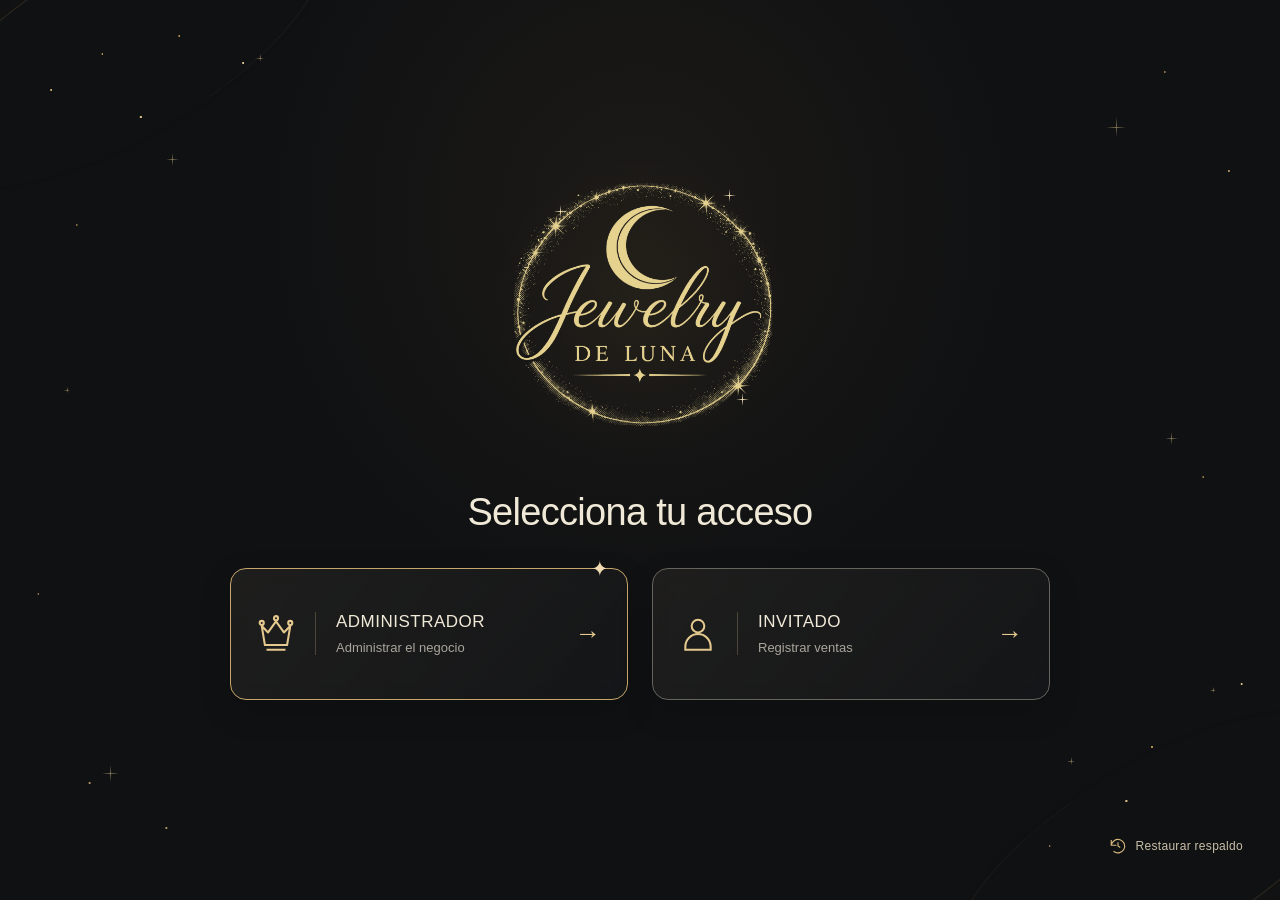
==== commit 82285b65: "Redesign login and shared cash opening with champagne branding" ====
--- a/index.html
+++ b/index.html
@@ -4,41 +4,40 @@
     <meta charset="UTF-8">
     <meta name="viewport" content="width=device-width, initial-scale=1.0">
     <title>Jewerly De Luna - Punto de Venta</title>
-    <link rel="stylesheet" href="css/styles.css">
+    <link rel="stylesheet" href="css/styles.css?v=20261118-access-ui1">
+    <link rel="stylesheet" href="css/login-premium.css?v=20261118-login1">
 </head>
     <body>
     <div id="toast-container" class="toast-container"></div>
 
     <div id="login-screen" class="login-screen hidden">
-        <!-- Header: logotipo circular con halo de destellos dorados -->
+        <div class="entry-ambience" aria-hidden="true"><span></span><span></span><span></span><span></span><span></span><span></span><span></span><span></span></div>
         <div class="login-header">
-            <img src="assets/logo.png" alt="Jewerly De Luna" class="login-logo">
-            <span class="logo-sparkle"></span>
-            <span class="logo-sparkle logo-sparkle-2"></span>
-            <span class="logo-sparkle logo-sparkle-3"></span>
+            <img src="assets/jewelry-logo-transparent.png" alt="Jewelry de Luna" class="login-logo" width="1254" height="1254">
+            <span class="logo-sparkle" aria-hidden="true"></span>
+            <span class="logo-sparkle logo-sparkle-2" aria-hidden="true"></span>
+            <span class="logo-sparkle logo-sparkle-3" aria-hidden="true"></span>
         </div>
-
-        <h1 class="login-title">Jewerly De Luna</h1>
 
         <!-- Módulo de Selección de Rol -->
         <div id="role-selection" class="role-selection">
+            <h1 class="entry-heading">Selecciona tu acceso</h1>
             <div class="role-cards">
                 <button type="button" class="role-card role-card-admin" data-role="admin">
-                    <svg class="role-icon" viewBox="0 0 24 24" fill="currentColor" aria-hidden="true">
-                        <path d="M3 18 L21 18 L17 10 L13 12 L9 8 L5 10 Z"></path>
+                    <svg class="role-icon" viewBox="0 0 24 24" fill="none" stroke="currentColor" stroke-width="1.3" stroke-linejoin="round" aria-hidden="true">
+                        <path d="m3 7 4 4 5-7 5 7 4-4-2 12H5L3 7Z M6 22h12"></path>
+                        <circle cx="3" cy="5" r="1.3"/><circle cx="12" cy="2" r="1.3"/><circle cx="21" cy="5" r="1.3"/>
                     </svg>
-                    <span class="role-label">Administrador</span>
+                    <span class="entry-role-text"><span class="role-label">Administrador</span><span class="entry-role-description">Administrar el negocio</span></span>
+                    <span class="entry-arrow" aria-hidden="true">→</span>
                 </button>
                 <button type="button" class="role-card role-card-guest" data-role="guest">
-                    <svg class="role-icon" viewBox="0 0 24 24" fill="currentColor" aria-hidden="true">
-                        <path d="M12 12c2.21 0 4-1.79 4-4s-1.79-4-4-4-4 1.79-4 4 1.79 4 4 4zm0 2c-2.67 0-8 1.34-8 4v2h16v-2c0-2.66-5.33-4-8-4z"></path>
+                    <svg class="role-icon" viewBox="0 0 24 24" fill="none" stroke="currentColor" stroke-width="1.3" aria-hidden="true">
+                        <circle cx="12" cy="7" r="4"/><path d="M4 22v-2a8 8 0 0 1 16 0v2H4Z"/>
                     </svg>
-                    <span class="role-label">Invitado</span>
+                    <span class="entry-role-text"><span class="role-label">Invitado</span><span class="entry-role-description">Registrar ventas</span></span>
+                    <span class="entry-arrow" aria-hidden="true">→</span>
                 </button>
-            </div>
-            <div class="login-restore">
-                <button type="button" id="login-restore-btn" class="btn btn-outline btn-sm">¿Se perdió la información? Restaurar respaldo</button>
-                <p id="login-local-recovery-hint" class="volume-help-text-small hidden"></p>
             </div>
         </div>
 
@@ -46,31 +45,36 @@
         <div id="login-forms-wrapper" class="login-forms-wrapper hidden">
             <div class="login-card">
                 <form id="admin-login-form" class="login-form" data-login-form="admin">
+                    <div class="entry-form-heading"><svg class="entry-form-icon" viewBox="0 0 24 24" fill="none" stroke="currentColor" stroke-width="1.2" stroke-linejoin="round" aria-hidden="true"><path d="m3 7 4 4 5-7 5 7 4-4-2 12H5L3 7Z M6 22h12"/><circle cx="3" cy="5" r="1.3"/><circle cx="12" cy="2" r="1.3"/><circle cx="21" cy="5" r="1.3"/></svg><h2>Administrador</h2><p>Ingresa con tu cuenta</p></div>
                     <div class="input-group">
-                        <input type="text" name="username" placeholder=" " autocomplete="off" required>
-                        <label>Usuario</label>
+                        <input type="text" id="entry-admin-username" name="username" placeholder=" " autocomplete="off" required>
+                        <label for="entry-admin-username">Usuario</label>
                     </div>
                     <div class="input-group">
-                        <input type="password" name="password" placeholder=" " autocomplete="off" required>
-                        <label>Contraseña</label>
-                    </div>
-                    <button type="submit" class="btn btn-primary login-btn">Ingresar</button>
-                    <button type="button" id="forgot-password-btn" class="btn btn-link">¿Olvidó su contraseña?</button>
+                        <input type="password" id="entry-admin-password" name="password" placeholder=" " autocomplete="off" required>
+                        <label for="entry-admin-password">Contraseña</label>
+                    </div>
+                    <button type="submit" class="btn btn-primary login-btn">Ingresar <span aria-hidden="true">→</span></button>
                     <div id="login-error" class="login-error"></div>
                 </form>
 
                 <form id="guest-login-form" class="login-form hidden" data-login-form="guest">
+                    <div class="entry-form-heading"><svg class="entry-form-icon" viewBox="0 0 24 24" fill="none" stroke="currentColor" stroke-width="1.2" aria-hidden="true"><circle cx="12" cy="7" r="4"/><path d="M4 22v-2a8 8 0 0 1 16 0v2H4Z"/></svg><h2>Invitado</h2></div>
                     <div class="input-group">
-                        <input type="password" name="guest-key" inputmode="numeric" placeholder=" " autocomplete="off">
-                        <label>Clave de Cajero (opcional)</label>
+                        <input type="password" id="entry-guest-key" name="guest-key" inputmode="numeric" placeholder=" " autocomplete="off">
+                        <label for="entry-guest-key">Clave de cajero (opcional)</label>
                     </div>
                     <button type="submit" class="btn btn-primary login-btn">Ingresar con Clave</button>
                     <button type="button" id="guest-direct-btn" class="btn btn-outline login-btn">Ingresar como Invitado</button>
                     <div id="guest-login-error" class="login-error"></div>
                 </form>
 
-                <button type="button" id="back-to-roles" class="btn btn-link back-to-roles">← Volver a la selección de rol</button>
-            </div>
+                <button type="button" id="back-to-roles" class="btn btn-link back-to-roles"><span aria-hidden="true">←</span> Volver a seleccionar rol</button>
+            </div>
+        </div>
+        <div class="login-restore">
+            <button type="button" id="login-restore-btn" class="btn btn-outline btn-sm"><svg width="18" height="18" viewBox="0 0 24 24" fill="none" stroke="currentColor" stroke-width="1.5" aria-hidden="true"><path d="M3 11a9 9 0 1 1 3 8M3 4v7h7M12 7v5l3 2"/></svg>Restaurar respaldo</button>
+            <p id="login-local-recovery-hint" class="volume-help-text-small hidden"></p>
         </div>
 
         <div id="recovery-modal" class="modal-overlay hidden">
@@ -114,11 +118,14 @@
     </div>
 
     <div id="cash-open-overlay" class="modal-overlay hidden">
+        <div class="entry-ambience" aria-hidden="true"><span></span><span></span><span></span><span></span><span></span><span></span><span></span><span></span></div>
+        <img class="cash-entry-logo" src="assets/jewelry-logo-transparent.png" alt="Jewelry de Luna" width="1254" height="1254">
         <div class="modal cash-modal">
-            <h3 class="modal-title">Apertura de Caja</h3>
+            <svg class="entry-form-icon" viewBox="0 0 32 32" fill="none" stroke="currentColor" stroke-width="1.3" aria-hidden="true"><path d="M5 13h22v13H5z M5 13l4-5h14l4 5M16 1v3M7 3l2 3M25 3l-2 3"/><circle cx="16" cy="19" r="2"/></svg>
+            <h3 class="modal-title">Apertura de caja</h3>
             <div class="cash-open-body">
                 <p class="cash-open-message">
-                    <span id="cash-open-user">Bienvenido, </span>
+                    <span id="cash-open-user">Bienvenido</span>
                     Ingresa el monto inicial en caja para comenzar tu turno.
                 </p>
                 <div class="input-group">
@@ -127,7 +134,7 @@
                 </div>
                 <div class="modal-actions">
                     <button type="button" id="cancel-cash-open" class="btn btn-outline">Cancelar</button>
-                    <button type="button" id="confirm-cash-open" class="btn btn-primary">Ingresar</button>
+                    <button type="button" id="confirm-cash-open" class="btn btn-primary">Ingresar <span aria-hidden="true">→</span></button>
                 </div>
             </div>
         </div>
@@ -224,6 +231,16 @@
              </div>
              <div class="header-right">
                 <span class="user-badge" id="current-user">Cajero: <span id="user-name"></span></span>
+                <button type="button" id="guest-admin-access-btn" class="admin-access-control hidden" aria-pressed="false" aria-label="Activar acceso administrador" title="Habilitar acceso administrador">
+                    <svg class="admin-access-icon" viewBox="0 0 24 24" fill="none" stroke="currentColor" stroke-width="1.7" stroke-linecap="round" stroke-linejoin="round" aria-hidden="true">
+                        <path id="guest-admin-lock-shackle" d="M8 11V7a4 4 0 0 1 8 0v4"/>
+                        <rect x="5" y="11" width="14" height="10" rx="3"/>
+                        <path d="M12 15v2"/>
+                    </svg>
+                    <span id="guest-admin-access-label">Acceso admin</span>
+                    <span id="guest-admin-access-action" class="admin-access-action" hidden>Bloquear</span>
+                </button>
+                <span id="guest-admin-access-status" class="admin-access-announcement hidden" role="status" aria-live="polite"></span>
                 <button id="cash-drawer-btn" class="btn btn-outline admin-only">Corte de Caja</button>
                 <button id="cash-close-btn" class="btn btn-outline guest-only">Cierre de Caja</button>
                 <button id="backup-btn" class="btn btn-outline admin-only">Respaldo</button>
@@ -1206,6 +1223,25 @@
                         </div>
                         <button id="change-guest-key-btn" class="btn btn-outline">Cambiar Clave de Cajero</button>
 
+                        <fieldset id="guest-admin-password-section" class="guest-admin-password-section" disabled>
+                            <legend>Contraseña de acceso administrador para invitados</legend>
+                            <p class="volume-help-text-small">Sólo se puede cambiar al iniciar sesión directamente como administrador.</p>
+                            <div class="input-group">
+                                <input type="password" id="guest-admin-current-password" placeholder=" " autocomplete="off">
+                                <label for="guest-admin-current-password">Contraseña actual de autorización</label>
+                            </div>
+                            <div class="input-group">
+                                <input type="password" id="guest-admin-new-password" placeholder=" " autocomplete="new-password">
+                                <label for="guest-admin-new-password">Nueva contraseña de autorización</label>
+                            </div>
+                            <div class="input-group">
+                                <input type="password" id="guest-admin-confirm-password" placeholder=" " autocomplete="new-password">
+                                <label for="guest-admin-confirm-password">Confirmar nueva contraseña</label>
+                            </div>
+                            <button type="button" id="change-guest-admin-password-btn" class="btn btn-outline">Cambiar contraseña de autorización</button>
+                        </fieldset>
+                        <p id="guest-admin-password-restriction" class="volume-help-text-small">El acceso temporal no permite cambiar esta contraseña.</p>
+                        <p id="guest-admin-password-message" class="volume-help-text-small" role="status"></p>
                         <!-- Módulo de Ajuste de Precios por Volumen (Solo Admin) -->
                         <div class="form-divider admin-only">
                             <h3 class="form-divider-title">Precios por Volumen (Mayoreo)</h3>
@@ -1280,7 +1316,6 @@
                                <p id="auto-backup-feedback" class="volume-help-text-small" role="status" aria-live="polite"></p>
                                <p id="monthly-backup-status" class="volume-help-text-small"></p>
                                <p id="monthly-archive-status" class="volume-help-text-small" role="status" aria-live="polite"></p>
-                               <div id="monthly-archive-summary" class="volume-help-text-small"></div>
                                <div class="backup-actions">
                                    <button type="button" id="auto-backup-reauth-btn" class="btn btn-outline hidden">Reactivar permiso</button>
                                </div>
@@ -1336,6 +1371,28 @@
       <iframe id="pos-print-frame" aria-hidden="true"
               style="position:fixed;top:-9999px;left:-9999px;width:300px;height:600px;border:0;"></iframe>
 
+      <dialog id="guest-admin-access-dialog" class="guest-admin-dialog" aria-labelledby="guest-admin-access-title">
+          <form id="guest-admin-access-form">
+              <h2 id="guest-admin-access-title">Acceso administrador</h2>
+              <p>Autoriza las funciones de administrador sin cerrar la caja del invitado. Desactiva el acceso al terminar.</p>
+              <div class="input-group">
+                  <input type="password" id="guest-admin-access-password" placeholder=" " autocomplete="off" required>
+                  <label for="guest-admin-access-password">Contraseña de autorización</label>
+              </div>
+              <p id="guest-admin-access-error" class="login-error" role="alert"></p>
+              <div class="backup-actions">
+                  <button type="button" id="guest-admin-access-cancel" class="btn btn-outline">Cancelar</button>
+                  <button type="submit" class="btn btn-primary">Habilitar acceso</button>
+              </div>
+          </form>
+      </dialog>
+      <dialog id="monthly-archive-dialog" class="archive-dialog" aria-labelledby="monthly-archive-title">
+          <div class="archive-dialog-header">
+              <h2 id="monthly-archive-title">Ventas del respaldo</h2>
+              <form method="dialog"><button class="btn btn-outline btn-sm" aria-label="Cerrar historial mensual">Cerrar</button></form>
+          </div>
+          <div id="monthly-archive-summary"></div>
+      </dialog>
       <!-- EmailJS SDK v4 para envío directo de correos -->
      <script type="text/javascript" src="https://cdn.jsdelivr.net/npm/@emailjs/browser@4/dist/email.min.js"></script>
      <!-- Chart.js para gráficas interactivas -->
@@ -1344,25 +1401,27 @@
            Las etiquetas de texto NO aparecen sobre las barras; los montos ($ y piezas)
            se muestran únicamente en el tooltip al pasar el ratón. -->
      <script src="https://cdn.jsdelivr.net/npm/chartjs-plugin-datalabels@2.0.0/dist/chartjs-plugin-datalabels.min.js"></script>
-     <script src="js/storage.js?v=20261104-folder1"></script>
-     <script src="js/business.js?v=20261104-folder1"></script>
+     <script src="js/storage.js?v=20261104-history1"></script>
+     <script src="js/business.js?v=20261104-history1"></script>
      <!-- Capturador global de errores (Error Boundary) -->
-     <script src="js/errorBoundary.js?v=20261104-folder1"></script>
-     <script src="js/auth.js?v=20261104-folder1"></script>
+     <script src="js/errorBoundary.js?v=20261104-history1"></script>
+     <script src="js/auth.js?v=20261118-access1"></script>
      <!-- Módulo POS: VolumePricing, HeldSales, BarcodeScanner, PaymentProcessor -->
-     <script src="js/pos.js?v=20261104-folder1"></script>
-     <script src="js/cart.js?v=20261104-folder1"></script>
-     <script src="js/checkout.js?v=20261104-folder1"></script>
-     <script src="js/inventory.js?v=20261104-folder1"></script>
-     <script src="js/vip.js?v=20261104-folder1"></script>
-     <script src="js/cut.js?v=20261104-folder1"></script>
-     <script src="js/reports.js?v=20261104-folder1"></script>
-     <script src="js/print.js?v=20261104-folder1"></script>
-     <script src="js/backup.js?v=20261104-folder1"></script>
-     <script src="js/monthly-archive.js?v=20261104-folder1"></script>
-     <script src="js/returns.js?v=20261104-folder1"></script>
-      <script src="js/guarantee.js?v=20261104-folder1"></script>
-      <script src="js/telegram-notify.js?v=20261104-folder1"></script>
-      <script src="js/app.js?v=20261104-folder1"></script>
+     <script src="js/pos.js?v=20261104-history1"></script>
+     <script src="js/cart.js?v=20261118-access1"></script>
+     <script src="js/checkout.js?v=20261104-history1"></script>
+     <script src="js/inventory.js?v=20261118-access1"></script>
+     <script src="js/vip.js?v=20261104-history1"></script>
+     <script src="js/cut.js?v=20261104-history1"></script>
+     <script src="js/reports.js?v=20261104-history1"></script>
+     <script src="js/print.js?v=20261104-history1"></script>
+     <script src="js/backup.js?v=20261104-history1"></script>
+     <script src="js/monthly-archive.js?v=20261104-history1"></script>
+     <script src="js/monthly-archive-view.js?v=20261104-history1"></script>
+     <script src="js/returns.js?v=20261104-history1"></script>
+      <script src="js/guarantee.js?v=20261104-history1"></script>
+      <script src="js/telegram-notify.js?v=20261104-history1"></script>
+      <script src="js/guest-admin.js?v=20261118-access-ui1"></script>
+      <script src="js/app.js?v=20261118-login1"></script>
 </body>
 </html>
--- a/css/styles.css
+++ b/css/styles.css
@@ -3,6 +3,44 @@
     padding: 0;
     box-sizing: border-box;
 }
+
+/* Consulta mensual: controles y tablas independientes del formulario de ajustes. */
+.archive-dialog { width: min(1200px, 96vw); max-width: 96vw; max-height: 90vh; margin: auto; padding: 0; overflow: auto; border: 1px solid var(--gold-dark); border-radius: 12px; background: var(--bg-secondary); color: var(--text-primary); }
+.archive-dialog::backdrop { background: rgba(0, 0, 0, .78); }
+.archive-dialog-header { display: flex; align-items: center; justify-content: space-between; gap: 16px; padding: 16px 20px; position: sticky; top: 0; z-index: 1; border-bottom: 1px solid var(--border-color); background: var(--bg-secondary); }
+.archive-dialog-header h2 { font-size: 18px; }
+.archive-dialog .archive-view { border: 0; margin: 0; }
+.archive-view { margin: 20px 0; padding: 20px; border: 1px solid var(--border-color); border-radius: 12px; background: var(--bg-secondary); color: var(--text-primary); font-size: 14px; line-height: 1.5; min-width: 0; }
+.archive-view h3 { color: var(--gold-light); margin-bottom: 8px; font-size: 21px; }
+.archive-view h4 { margin: 20px 0 12px; font-size: 18px; }
+.archive-note { color: var(--text-secondary); margin: 8px 0 16px; }
+.archive-notice { padding: 12px; margin: 12px 0; border-left: 3px solid var(--gold); background: var(--bg-tertiary); }
+.archive-controls { display: flex; flex-wrap: wrap; gap: 16px; margin: 20px 0; }
+.archive-view .archive-field { display: flex; flex-direction: column; gap: 7px; position: static; transform: none; background: none; padding: 0; color: var(--text-primary); font-size: 14px; min-width: 160px; }
+.archive-field select, .archive-field input { width: 100%; position: static; min-height: 42px; padding: 9px 12px; border: 1px solid var(--border-color); border-radius: 6px; background: var(--bg-input); color: var(--text-primary); font: inherit; }
+.archive-field input { max-width: 460px; }
+.archive-view select:focus-visible, .archive-view input:focus-visible, .archive-view summary:focus-visible { outline: 2px solid var(--gold); outline-offset: 3px; }
+.archive-metrics { display: grid; grid-template-columns: repeat(4, minmax(0, 1fr)); gap: 12px; }
+.archive-metric { padding: 16px; border: 1px solid var(--border-color); border-radius: 8px; background: var(--bg-tertiary); }
+.archive-metric span { display: block; color: var(--text-secondary); font-size: 13px; }
+.archive-metric strong { display: block; color: var(--gold-light); font-size: clamp(18px, 1.7vw, 22px); margin-top: 8px; }
+.archive-table-scroll { overflow-x: auto; max-width: 100%; margin: 14px 0; border: 1px solid var(--border-color); border-radius: 8px; }
+.archive-view .archive-table { width: 100%; border-collapse: collapse; text-align: left; font-size: 13px; }
+.archive-table caption { padding: 12px; text-align: left; color: var(--text-secondary); background: var(--bg-tertiary); }
+.archive-table th, .archive-table td { padding: 12px; border-bottom: 1px solid var(--border-color); vertical-align: top; min-width: 85px; }
+.archive-table th { color: var(--gold-light); font-weight: 600; white-space: nowrap; }
+.archive-table tbody tr:last-child > td { border-bottom: 0; }
+.archive-table td { overflow-wrap: anywhere; }
+.archive-sale-detail { min-width: 170px; }
+#monthly-archive-sales > .archive-table-scroll > table > tbody > tr > td:nth-child(2) { min-width: 180px; }
+.archive-sale-detail[open] { min-width: 340px; }
+.archive-view summary { color: var(--gold-light); cursor: pointer; padding: 4px 0; }
+.archive-breakdown { border-top: 1px solid var(--border-color); padding: 14px 0; margin-top: 12px; }
+.archive-pagination { display: flex; align-items: center; flex-wrap: wrap; gap: 12px; margin: 12px 0 20px; }
+.archive-pagination span { color: var(--text-secondary); }
+.archive-empty { padding: 20px 12px; color: var(--text-secondary); }
+@media (max-width: 900px) { .archive-metrics { grid-template-columns: repeat(2, minmax(0, 1fr)); } }
+@media (max-width: 600px) { .archive-view { padding: 12px; } .archive-controls { gap: 10px; } .archive-controls .archive-field { flex: 1; min-width: 110px; } .archive-metric { padding: 12px; } .archive-metric strong { font-size: 18px; } }
 
 :root {
     --bg-primary: #0a0a12;
@@ -26,6 +64,22 @@
     --radius-lg: 12px;
 }
 
+.guest-admin-dialog { margin: auto; width: min(460px, 94vw); max-height: 90vh; overflow: auto; padding: 24px; border: 1px solid var(--gold); border-radius: 12px; background: var(--bg-secondary); color: var(--text-primary); }
+.guest-admin-dialog::backdrop { background: rgba(0, 0, 0, .78); }
+.guest-admin-dialog h2 { font-size: 22px; color: var(--gold-light); margin-bottom: 12px; }
+.guest-admin-dialog p { line-height: 1.5; margin-bottom: 18px; }
+.admin-access-control { display: inline-flex; align-items: center; justify-content: center; gap: 8px; flex: 0 0 auto; height: 36px; padding: 0 12px; border: 1px solid rgba(212, 175, 55, .28); border-radius: 10px; background: rgba(212, 175, 55, .035); color: #c9c3ac; font: 600 12px/1 var(--font-family); white-space: nowrap; cursor: pointer; transition: background .16s ease, border-color .16s ease, color .16s ease; }
+.admin-access-control:hover { background: rgba(212, 175, 55, .1); border-color: var(--gold); color: var(--gold-light); }
+.admin-access-control:focus-visible { outline: 2px solid var(--gold-light); outline-offset: 3px; }
+.admin-access-control[aria-pressed="true"] { background: linear-gradient(115deg, rgba(212, 175, 55, .17), rgba(212, 175, 55, .065)); border-color: rgba(212, 175, 55, .58); color: var(--gold-light); box-shadow: inset 0 1px 0 rgba(230, 193, 74, .08); }
+.admin-access-control[aria-pressed="true"]:hover { background: rgba(212, 175, 55, .22); border-color: var(--gold-light); }
+.admin-access-icon { width: 16px; height: 16px; flex: 0 0 16px; }
+.admin-access-action { padding-left: 9px; margin-left: 1px; border-left: 1px solid rgba(212, 175, 55, .35); color: #f0d98a; font-size: 11px; font-weight: 500; }
+.admin-access-announcement { position: absolute; width: 1px; height: 1px; padding: 0; margin: -1px; overflow: hidden; clip-path: inset(50%); white-space: nowrap; border: 0; }
+.guest-admin-password-section { margin-top: 24px; padding: 16px; border: 1px solid var(--border-color); border-radius: 8px; }
+.guest-admin-password-section legend { padding: 0 8px; color: var(--gold-light); }
+.guest-admin-password-section:disabled { opacity: .6; }
+
 body {
     font-family: var(--font-family);
     background: linear-gradient(135deg, var(--bg-primary) 0%, #0d0d15 100%);
--- a/css/login-premium.css
+++ b/css/login-premium.css
@@ -0,0 +1,183 @@
+/* Presentación del acceso y su apertura de caja compartida. Sin estilos del POS. */
+#login-screen,
+#cash-open-overlay {
+    --entry-gold: #e5c98f;
+    --entry-ink: #101113;
+    --entry-text: #f1e9d8;
+    color: var(--entry-text);
+    background: radial-gradient(ellipse at 50% 24%, rgba(157, 121, 60, .085), transparent 42%), var(--entry-ink);
+    isolation: isolate;
+    overflow-x: hidden;
+    overflow-y: auto;
+}
+#login-screen {
+    justify-content: safe center;
+    padding: 36px 24px 94px;
+    gap: 0;
+}
+#login-screen > :not(.entry-ambience),
+#cash-open-overlay > :not(.entry-ambience) { position: relative; z-index: 1; flex-shrink: 0; }
+#login-screen > .modal-overlay { position: fixed; }
+
+.entry-ambience { position: fixed; inset: 0; z-index: 0; overflow: hidden; pointer-events: none; }
+.entry-ambience {
+    background-image:
+        radial-gradient(circle at 4% 10%, #cba76b 0 .7px, transparent 1.3px),
+        radial-gradient(circle at 8% 6%, #ae8b52 0 .6px, transparent 1.2px),
+        radial-gradient(circle at 11% 13%, #dbbd87 0 .8px, transparent 1.5px),
+        radial-gradient(circle at 14% 4%, #ae8b52 0 .6px, transparent 1.2px),
+        radial-gradient(circle at 19% 7%, #dec497 0 .7px, transparent 1.3px),
+        radial-gradient(circle at 6% 25%, #917446 0 .5px, transparent 1.2px),
+        radial-gradient(circle at 3% 66%, #917446 0 .6px, transparent 1.2px),
+        radial-gradient(circle at 7% 87%, #b09260 0 .7px, transparent 1.4px),
+        radial-gradient(circle at 13% 92%, #b09260 0 .7px, transparent 1.4px),
+        radial-gradient(circle at 91% 8%, #917446 0 .6px, transparent 1.2px),
+        radial-gradient(circle at 96% 19%, #b09260 0 .7px, transparent 1.4px),
+        radial-gradient(circle at 94% 53%, #917446 0 .6px, transparent 1.2px),
+        radial-gradient(circle at 97% 76%, #dec497 0 .7px, transparent 1.3px),
+        radial-gradient(circle at 90% 83%, #ae8b52 0 .8px, transparent 1.5px),
+        radial-gradient(circle at 88% 89%, #dbbd87 0 .8px, transparent 1.5px),
+        radial-gradient(circle at 82% 94%, #917446 0 .6px, transparent 1.2px);
+}
+.entry-ambience::before,
+.entry-ambience::after { content: ''; position: absolute; width: 460px; height: 180px; border: 1px solid rgba(208, 171, 108, .16); border-bottom: 0; border-left: 0; border-radius: 50%; transform: rotate(-30deg); box-shadow: 0 -8px 28px rgba(215, 174, 103, .025); }
+.entry-ambience::before { top: -44px; left: -110px; }
+.entry-ambience::after { bottom: -44px; right: -110px; transform: rotate(150deg); }
+.entry-ambience span { position: absolute; width: 13px; height: 13px; color: #e5c98f; opacity: .5; animation: entry-twinkle 7s ease-in-out infinite alternate; }
+.entry-ambience span::before,
+.entry-ambience span::after { content: ''; position: absolute; inset: 0; margin: auto; background: linear-gradient(transparent, currentColor, transparent); }
+.entry-ambience span::before { width: 1px; height: 100%; }
+.entry-ambience span::after { width: 100%; height: 1px; background: linear-gradient(90deg, transparent, currentColor, transparent); }
+.entry-ambience span:nth-child(1) { left: 13%; top: 17%; }
+.entry-ambience span:nth-child(2) { left: 8%; top: 85%; width: 17px; height: 17px; animation-delay: -3s; }
+.entry-ambience span:nth-child(3) { right: 12%; top: 13%; width: 20px; height: 20px; animation-delay: -5s; }
+.entry-ambience span:nth-child(4) { right: 8%; top: 48%; animation-delay: -2s; }
+.entry-ambience span:nth-child(5) { left: 20%; top: 6%; width: 8px; height: 8px; animation-delay: -6s; }
+.entry-ambience span:nth-child(6) { right: 16%; bottom: 15%; width: 8px; height: 8px; animation-delay: -4s; }
+.entry-ambience span:nth-child(7) { left: 5%; top: 43%; width: 6px; height: 6px; animation-delay: -1s; }
+.entry-ambience span:nth-child(8) { right: 5%; bottom: 23%; width: 6px; height: 6px; animation-delay: -7s; }
+
+#login-screen .login-header { width: 330px; height: 330px; max-width: 74vw; margin: 0 auto 18px; }
+#login-screen .login-header::before { width: 92%; height: 92%; background: radial-gradient(circle, rgba(186, 146, 77, .065), transparent 70%); animation: none; z-index: 0; }
+#login-screen .login-logo { width: 100%; height: 100%; margin: 0; object-fit: contain; }
+#login-screen .login-logo,
+#cash-open-overlay .cash-entry-logo { filter: brightness(0) saturate(100%) invert(89%) sepia(29%) saturate(510%) hue-rotate(349deg) brightness(95%) contrast(91%); }
+#login-screen .logo-sparkle { top: 19%; left: 24%; width: 13px; height: 13px; border-radius: 0; background: transparent; box-shadow: none; animation: entry-twinkle 6s ease-in-out infinite alternate; pointer-events: none; }
+#login-screen .logo-sparkle::before,
+#login-screen .logo-sparkle::after { content: ''; position: absolute; inset: 0; margin: auto; background: linear-gradient(transparent, #f7e4b8, transparent); }
+#login-screen .logo-sparkle::before { width: 1px; height: 100%; }
+#login-screen .logo-sparkle::after { width: 100%; height: 1px; background: linear-gradient(90deg, transparent, #f7e4b8, transparent); }
+#login-screen .logo-sparkle-2 { top: 14%; left: 75%; animation-delay: -2s; }
+#login-screen .logo-sparkle-3 { top: 76%; left: 79%; animation-delay: -4s; }
+#login-screen:has(#login-forms-wrapper:not(.hidden)) .login-header { width: 210px; height: 210px; margin-bottom: 14px; }
+
+#login-screen .role-selection { flex-direction: column; align-items: center; margin: 0; }
+#login-screen .entry-heading { color: var(--entry-text); text-align: center; font-size: clamp(25px, 3vw, 38px); font-weight: 500; letter-spacing: -.7px; margin: 0 0 34px; }
+#login-screen .role-cards { display: grid; grid-template-columns: repeat(2, minmax(0, 1fr)); gap: 24px; width: min(820px, 100%); }
+#login-screen .role-card { position: relative; display: flex; flex-direction: row; justify-content: flex-start; align-items: center; gap: 20px; width: 100%; max-width: none; min-height: 132px; padding: 27px 26px; color: var(--entry-text); background: linear-gradient(130deg, rgba(52, 50, 45, .4), rgba(22, 23, 25, .85)); border: 1px solid #736956; border-radius: 16px; box-shadow: 0 12px 32px rgba(0, 0, 0, .15); animation: none; transition: transform .24s ease, border-color .24s ease, box-shadow .24s ease, background .24s ease; }
+#login-screen .role-card-admin { border-color: #c6a66a; }
+#login-screen .role-card-guest { border-color: #67645e; }
+#login-screen .role-card:hover { transform: translateY(-3px); border-color: var(--entry-gold); box-shadow: 0 14px 36px rgba(0, 0, 0, .22), 0 0 20px rgba(211, 176, 110, .08); background: linear-gradient(130deg, rgba(85, 72, 47, .3), rgba(22, 23, 25, .9)); }
+#login-screen .role-card:active { transform: translateY(0); }
+#login-screen .role-card::before,
+#login-screen .btn-primary::before,
+#cash-open-overlay .btn-primary::before { content: ''; position: absolute; inset: 0; border-radius: inherit; background: linear-gradient(110deg, transparent 38%, rgba(255, 237, 198, .16) 49%, transparent 60%); background-size: 250% 100%; background-position: 150% 0; opacity: 0; pointer-events: none; }
+#login-screen .role-card:hover::before,
+#login-screen .role-card:focus-visible::before,
+#login-screen .btn-primary:hover::before,
+#cash-open-overlay .btn-primary:hover::before { opacity: 1; animation: entry-sheen .85s ease-out both; }
+#login-screen .role-icon { width: 38px; height: 38px; color: var(--entry-gold); filter: none; opacity: 1; }
+.entry-role-text { display: flex; flex-direction: column; gap: 8px; text-align: left; padding-left: 20px; border-left: 1px solid rgba(229, 201, 143, .25); }
+#login-screen .role-label { font-size: 17px; font-weight: 500; letter-spacing: .5px; }
+.entry-role-description { font-size: 13px; font-weight: 400; color: #aaa69d; white-space: nowrap; }
+.entry-arrow { margin-left: auto; color: var(--entry-gold); font-size: 26px; font-weight: 300; transition: transform .2s ease; }
+#login-screen .role-card:hover .entry-arrow { transform: translateX(3px); }
+#login-screen .role-card-admin::after { content: '✦'; position: absolute; top: -11px; right: 18px; color: #f0dab0; font-size: 21px; line-height: 1; pointer-events: none; animation: entry-twinkle 7s ease-in-out infinite alternate; }
+
+#login-screen .login-forms-wrapper { width: min(460px, 100%); }
+#login-screen .login-card,
+#cash-open-overlay .cash-modal { background: linear-gradient(125deg, rgba(47, 46, 44, .75), rgba(20, 21, 23, .97)); border: 1px solid rgba(216, 183, 124, .7); border-radius: 18px; padding: 30px 34px; box-shadow: 0 18px 50px rgba(0, 0, 0, .28); max-width: none; width: 100%; }
+#login-screen .login-card::after,
+#cash-open-overlay .cash-modal::after { content: ''; position: absolute; top: -1px; right: 26px; width: 54px; height: 1px; background: linear-gradient(90deg, transparent, #fff0ca, transparent); box-shadow: 0 0 7px rgba(229, 201, 143, .25); pointer-events: none; }
+#login-screen .login-form { margin-top: 0; }
+.entry-form-heading { text-align: center; margin-bottom: 24px; }
+.entry-form-heading h2 { color: var(--entry-text); font-size: 28px; font-weight: 500; letter-spacing: -.4px; }
+.entry-form-heading p { font-size: 14px; color: #aaa69d; margin-top: 7px; }
+.entry-form-icon { display: block; width: 40px; height: 40px; margin: 0 auto 12px; color: var(--entry-gold); }
+#login-screen .input-group,
+#cash-open-overlay .input-group { display: flex; flex-direction: column-reverse; gap: 8px; margin-bottom: 20px; }
+#login-screen .input-group label,
+#login-screen .input-group input:focus + label,
+#login-screen .input-group input:not(:placeholder-shown) + label,
+#cash-open-overlay .input-group label,
+#cash-open-overlay .input-group input:focus + label,
+#cash-open-overlay .input-group input:not(:placeholder-shown) + label { position: static; transform: none; padding: 0; background: transparent; font-size: 14px; color: var(--entry-text); line-height: 1.5; }
+#login-screen .input-group input,
+#cash-open-overlay .input-group input { min-height: 48px; padding: 12px 15px; background: rgba(8, 9, 11, .34); border: 1px solid #66625a; border-radius: 9px; font-size: 16px; color: var(--entry-text); }
+#login-screen .input-group input:focus,
+#cash-open-overlay .input-group input:focus { border-color: var(--entry-gold); box-shadow: 0 0 0 3px rgba(229, 201, 143, .08); }
+#login-screen .login-btn,
+#cash-open-overlay .modal-actions .btn { position: relative; min-height: 48px; border-radius: 9px; font-size: 15px; font-weight: 500; transition: transform .2s ease, box-shadow .2s ease, background .2s ease; }
+#login-screen .btn-primary,
+#cash-open-overlay .btn-primary { background: linear-gradient(115deg, #f0d7a2, #d4b174); color: #201b12; border: 1px solid #ddc18c; box-shadow: 0 4px 18px rgba(213, 177, 111, .09); }
+#login-screen .btn-primary:hover,
+#cash-open-overlay .btn-primary:hover { box-shadow: 0 6px 24px rgba(213, 177, 111, .2); transform: translateY(-1px); }
+#login-screen .login-btn span,
+#cash-open-overlay .btn-primary span { margin-left: auto; font-size: 22px; }
+#login-screen .btn-outline,
+#cash-open-overlay .btn-outline { border-color: #b19a72; color: var(--entry-text); background: rgba(12, 13, 15, .2); }
+#login-screen .btn-outline:hover,
+#cash-open-overlay .btn-outline:hover { background: rgba(229, 201, 143, .06); }
+#login-screen .back-to-roles { display: flex; justify-content: center; align-items: center; gap: 10px; padding: 12px; margin-top: 20px; border: 1px solid rgba(181, 161, 125, .35); border-radius: 9px; text-decoration: none; color: #d5c6ab; font-size: 13px; }
+#login-screen .back-to-roles:hover { border-color: #c6a66a; color: #f1dfba; background: rgba(229, 201, 143, .04); }
+#login-screen .login-error { font-size: 13px; margin: 10px 0 0; min-height: 0; }
+#login-screen .login-error:empty { display: none; }
+#login-screen button:focus-visible,
+#cash-open-overlay button:focus-visible { outline: 2px solid #e5c98f; outline-offset: 4px; }
+
+#login-screen > .login-restore { position: fixed; right: 28px; bottom: 36px; display: flex; flex-direction: column; align-items: flex-end; gap: 7px; width: auto; max-width: 340px; margin: 0; padding: 0; z-index: 2; }
+#login-screen .login-restore .btn { display: inline-flex; gap: 9px; width: auto; min-height: 36px; padding: 5px 8px; background: transparent; border: 1px solid transparent; box-shadow: none; color: #c9bfa9; font-size: 12px; font-weight: 400; }
+#login-screen .login-restore .btn:hover { color: #f2dfb8; border-color: rgba(229, 201, 143, .2); transform: none; }
+#login-screen .login-restore svg { flex-shrink: 0; color: #d7b97f; }
+#login-screen #login-local-recovery-hint { max-width: 310px; font-size: 10px; line-height: 1.4; color: #8f8b82; text-align: right; margin: 0; white-space: nowrap; overflow: hidden; text-overflow: ellipsis; }
+#login-screen:has(#login-local-recovery-hint:not(.hidden)) { padding-bottom: 120px; }
+
+#cash-open-overlay { display: flex; flex-direction: column; justify-content: safe center; align-items: center; padding: 32px 24px; gap: 20px; z-index: 1100; }
+#cash-open-overlay .cash-entry-logo { width: 200px; height: 200px; object-fit: contain; }
+#cash-open-overlay .cash-modal { position: relative; width: min(510px, 100%); margin: 0; max-height: none; overflow: visible; }
+#cash-open-overlay .modal-title { color: var(--entry-text); text-align: center; font-size: 28px; font-weight: 500; margin-bottom: 20px; }
+#cash-open-overlay .cash-open-message { color: #b8b2a6; font-size: 14px; line-height: 1.6; margin-bottom: 24px; }
+#cash-open-overlay #cash-open-user { display: block; color: var(--entry-text); font-size: 20px; margin-bottom: 6px; }
+#cash-open-overlay #initial-amount { text-align: left; font-size: 20px; }
+#cash-open-overlay .modal-actions { display: grid; grid-template-columns: 1fr 1fr; gap: 14px; margin-top: 28px; }
+#cash-open-overlay .modal-actions .btn { width: 100%; margin: 0; }
+
+@keyframes entry-twinkle { 0%, 15% { opacity: .15; transform: scale(.75); } 65%, 100% { opacity: .8; transform: scale(1.05); } }
+@keyframes entry-sheen { from { background-position: 150% 0; } to { background-position: -100% 0; } }
+@media (max-width: 640px) {
+    #login-screen { padding: 24px 20px 90px; }
+    #login-screen .login-header { width: 245px; height: 245px; margin-bottom: 14px; }
+    #login-screen .entry-heading { margin-bottom: 24px; font-size: 27px; }
+    #login-screen .role-cards { grid-template-columns: 1fr; max-width: 390px; gap: 14px; }
+    #login-screen .role-card { min-height: 98px; padding: 22px 24px; gap: 16px; }
+    #login-screen .role-label { font-size: 16px; }
+    #login-screen .entry-role-text { padding-left: 16px; }
+    #login-screen:has(#login-forms-wrapper:not(.hidden)) .login-header { width: 170px; height: 170px; }
+    #login-screen .login-card, #cash-open-overlay .cash-modal { padding: 26px 24px; }
+    #login-screen > .login-restore { right: 16px; bottom: 34px; max-width: min(310px, calc(100vw - 32px)); }
+    #cash-open-overlay { padding: 24px 20px; gap: 14px; }
+    #cash-open-overlay .cash-entry-logo { width: 175px; height: 175px; }
+}
+@media (max-height: 720px) and (min-width: 641px) {
+    #login-screen { padding-top: 18px; padding-bottom: 74px; }
+    #login-screen .login-header { width: 235px; height: 235px; margin-bottom: 8px; }
+    #login-screen:has(#login-forms-wrapper:not(.hidden)) .login-header { width: 150px; height: 150px; margin-bottom: 8px; }
+    #login-screen .login-card { padding: 24px 30px; }
+    #cash-open-overlay .cash-entry-logo { width: 150px; height: 150px; }
+    #cash-open-overlay { padding: 18px 24px; gap: 10px; }
+}
+@media (prefers-reduced-motion: reduce) {
+    #login-screen *, #login-screen *::before, #login-screen *::after,
+    #cash-open-overlay *, #cash-open-overlay *::before, #cash-open-overlay *::after { animation: none !important; transition: none !important; }
+    #login-screen .role-card:hover, #login-screen .btn:hover, #cash-open-overlay .btn:hover { transform: none; }
+}
